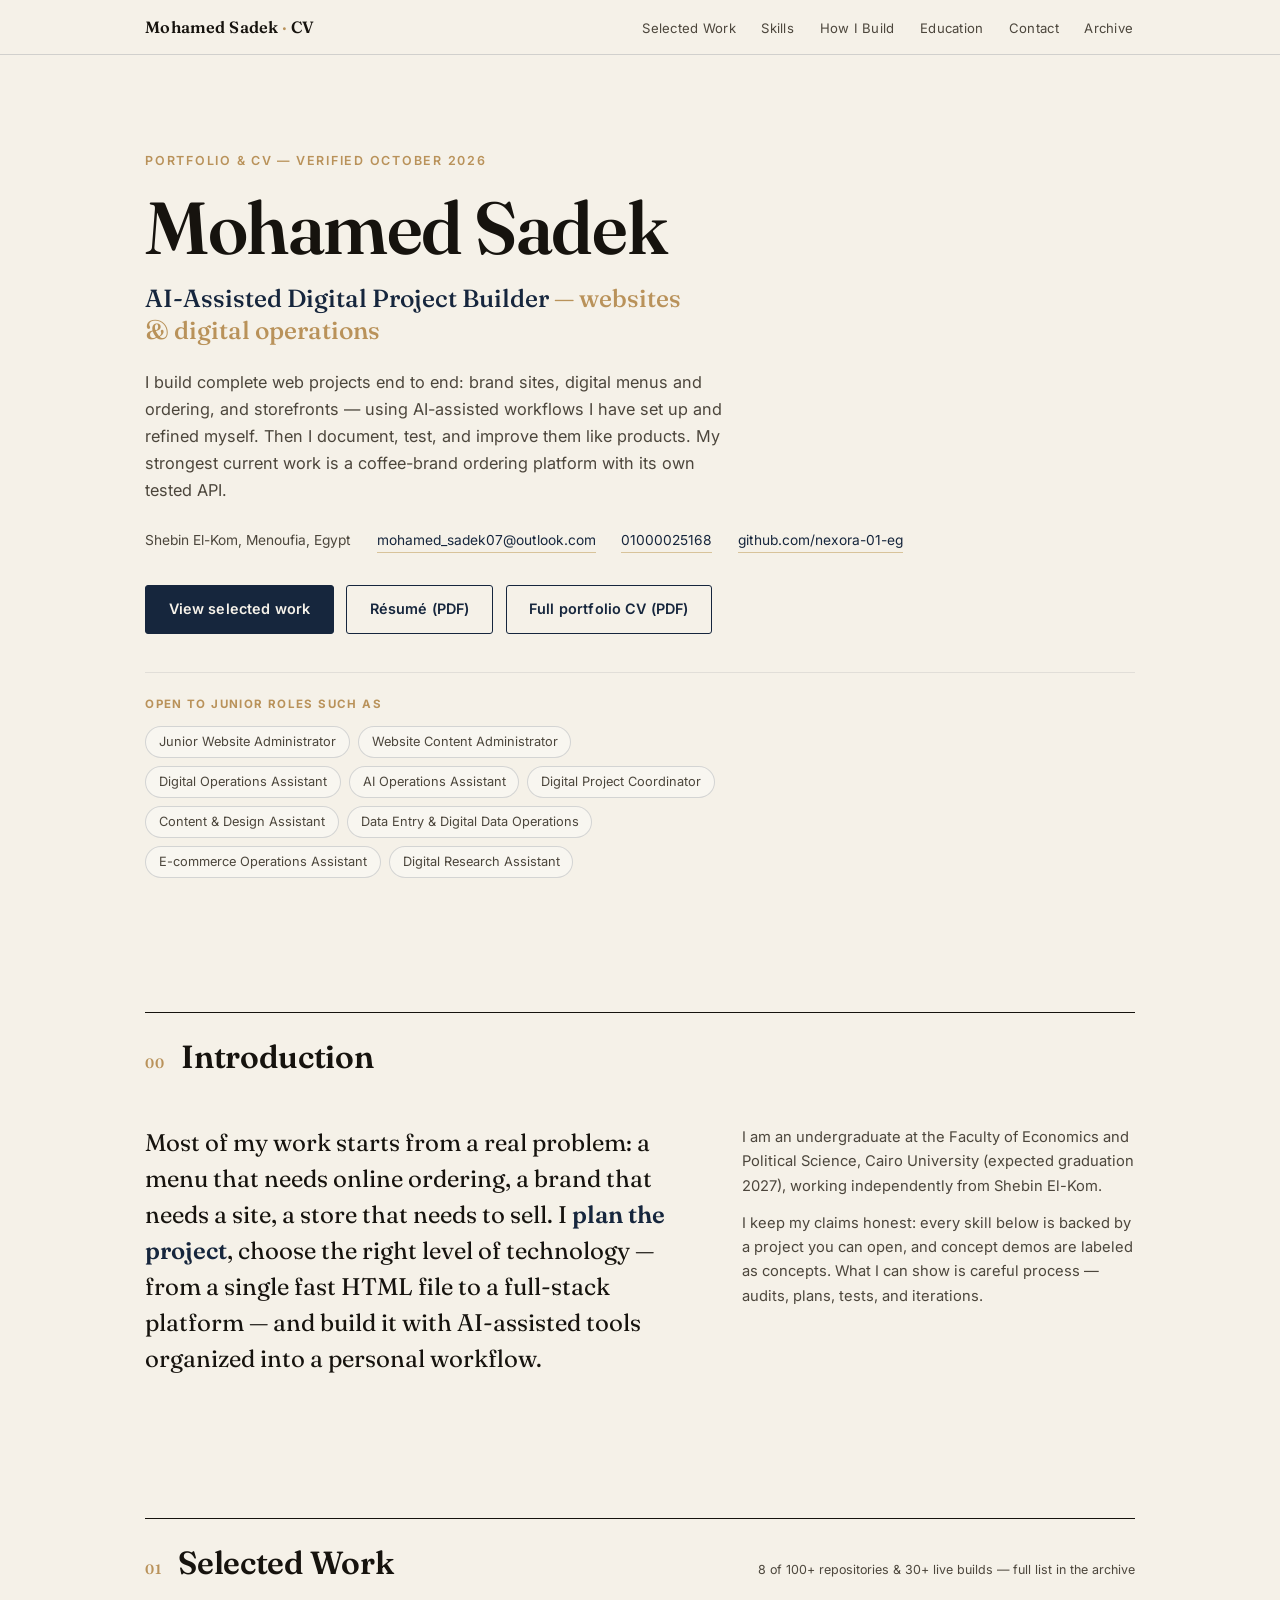
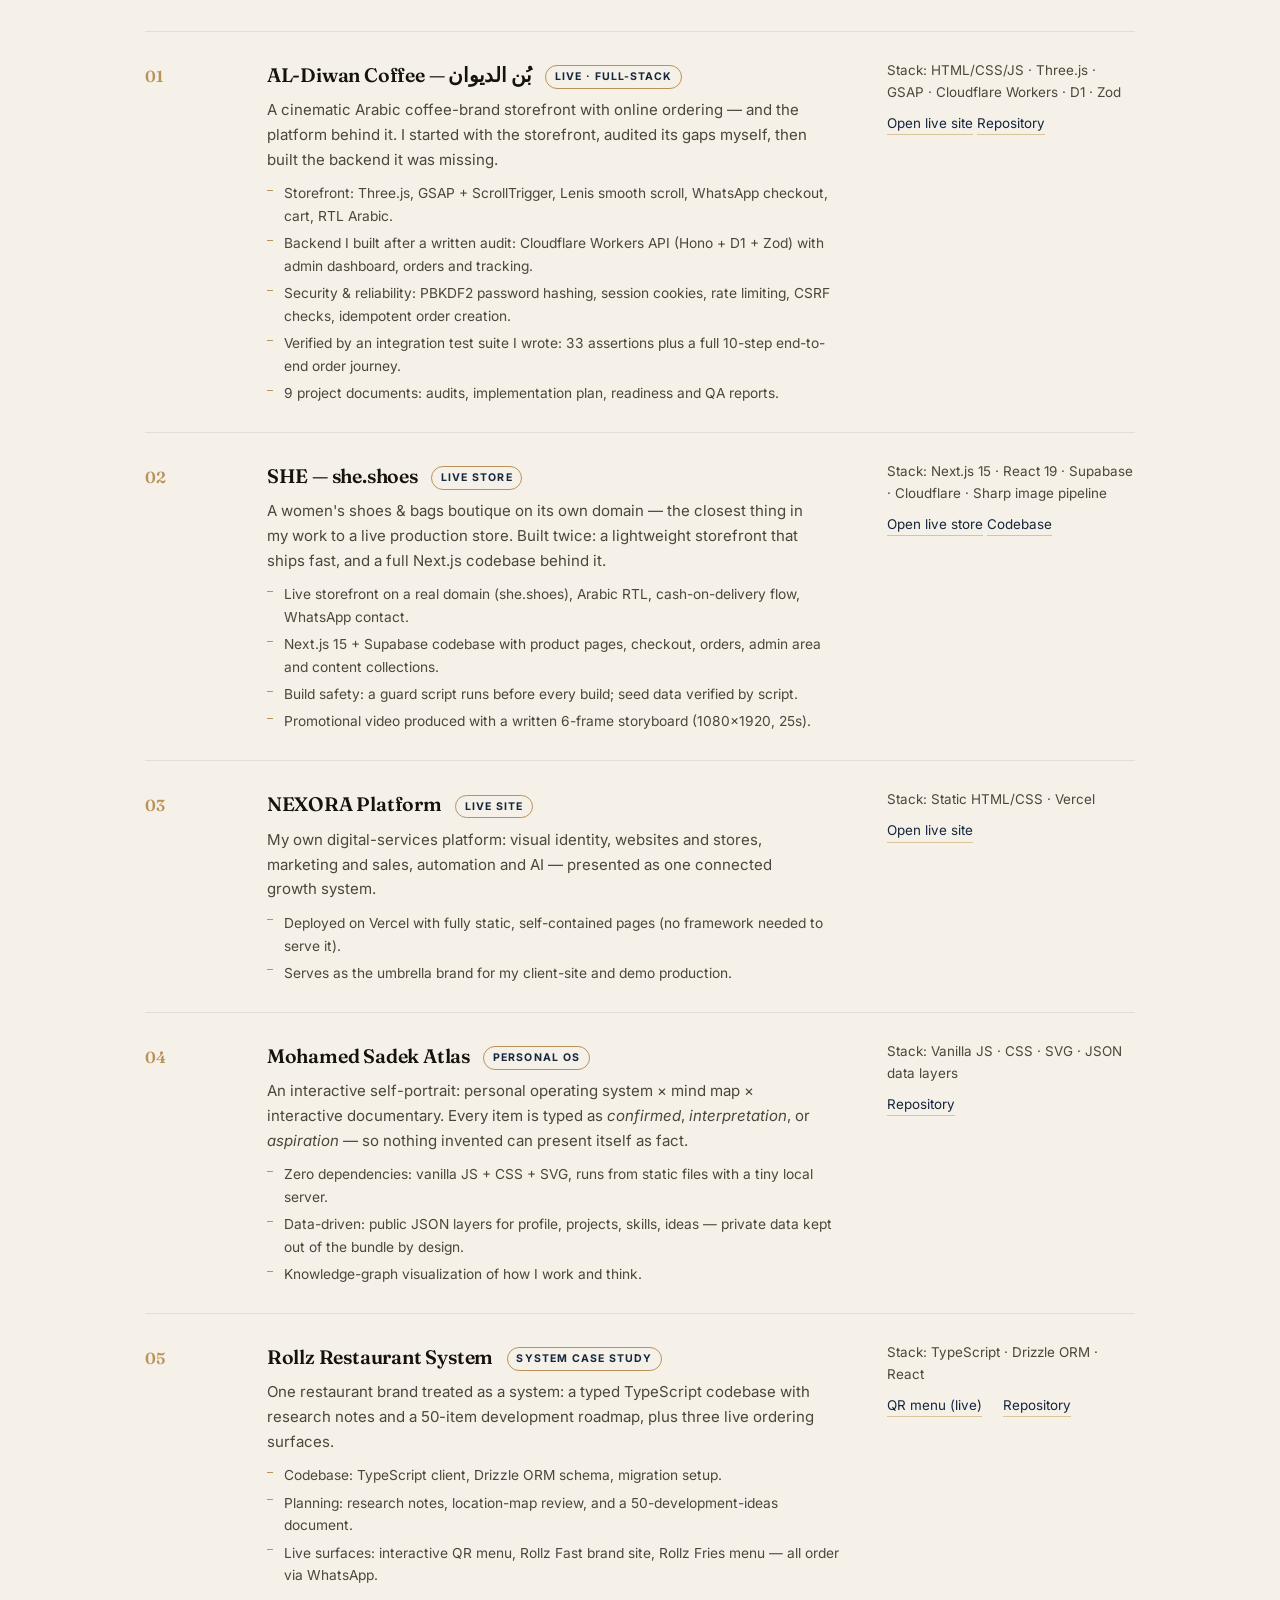
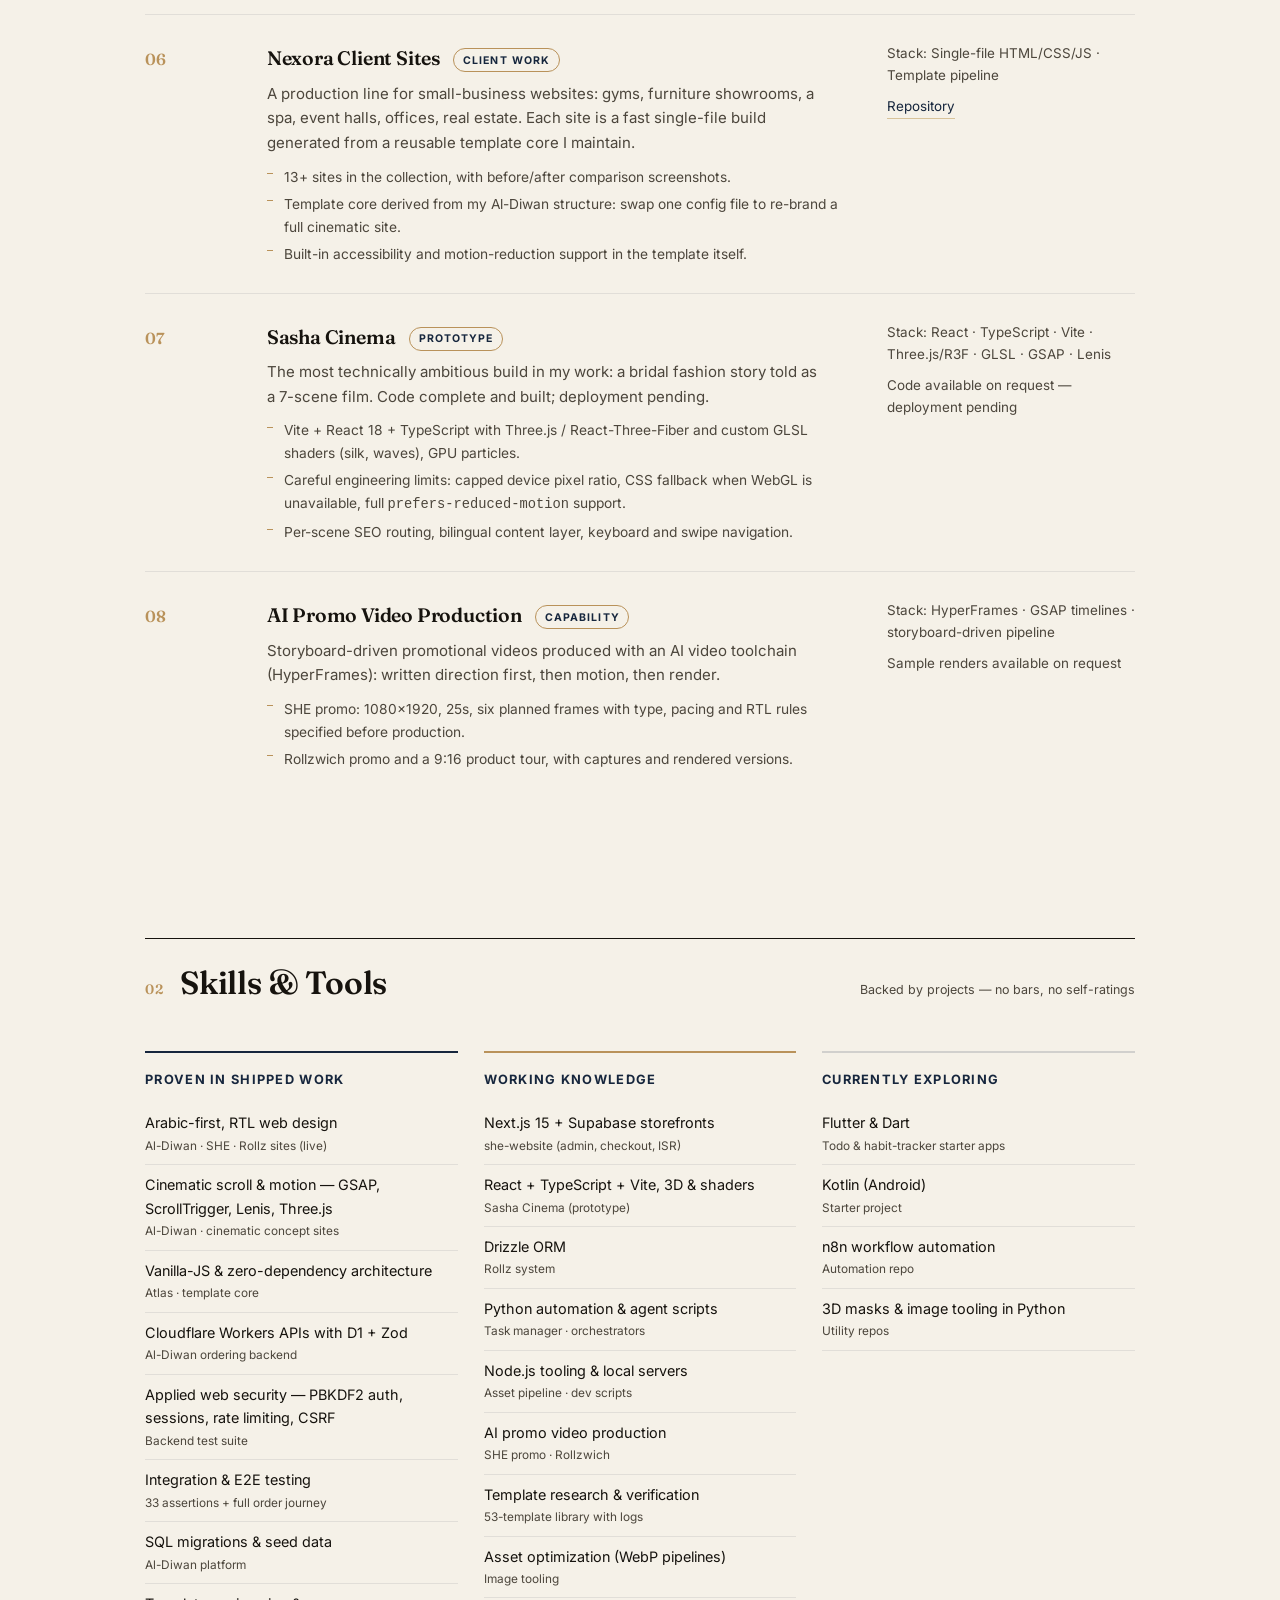
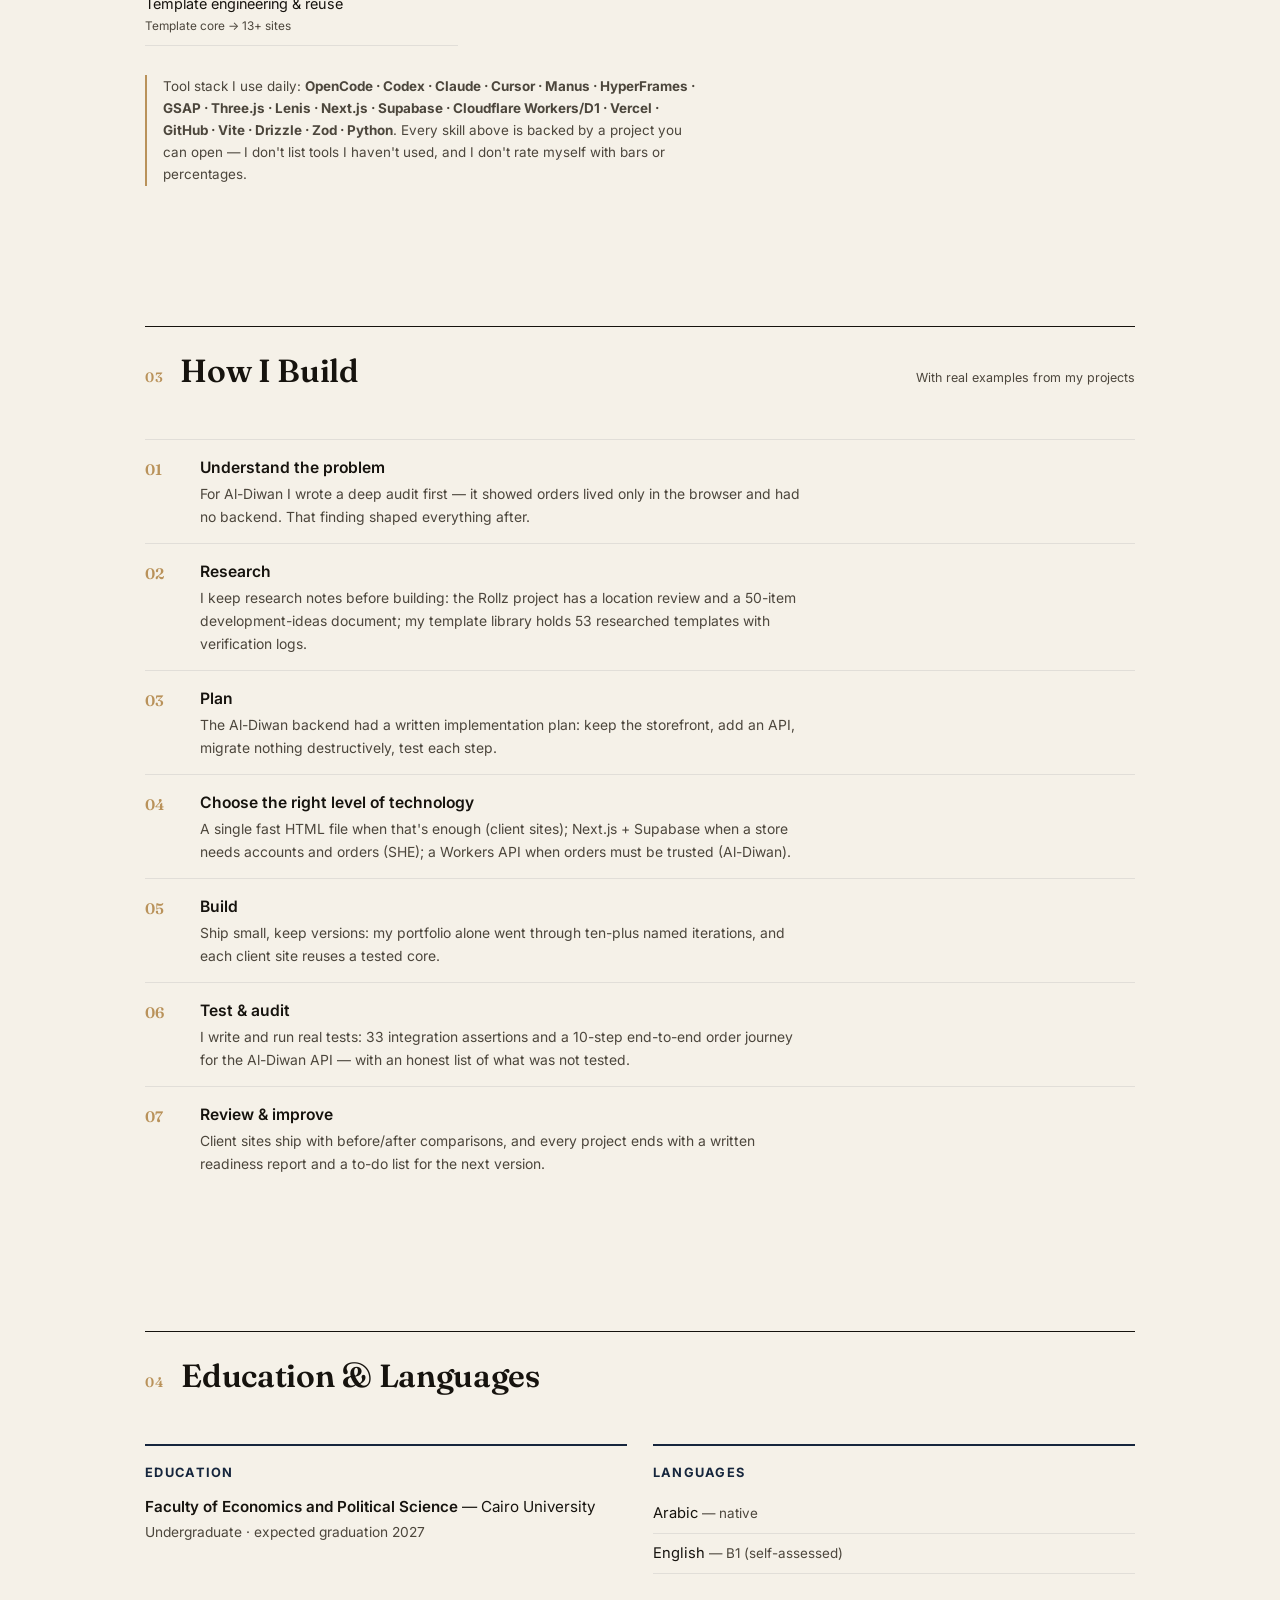
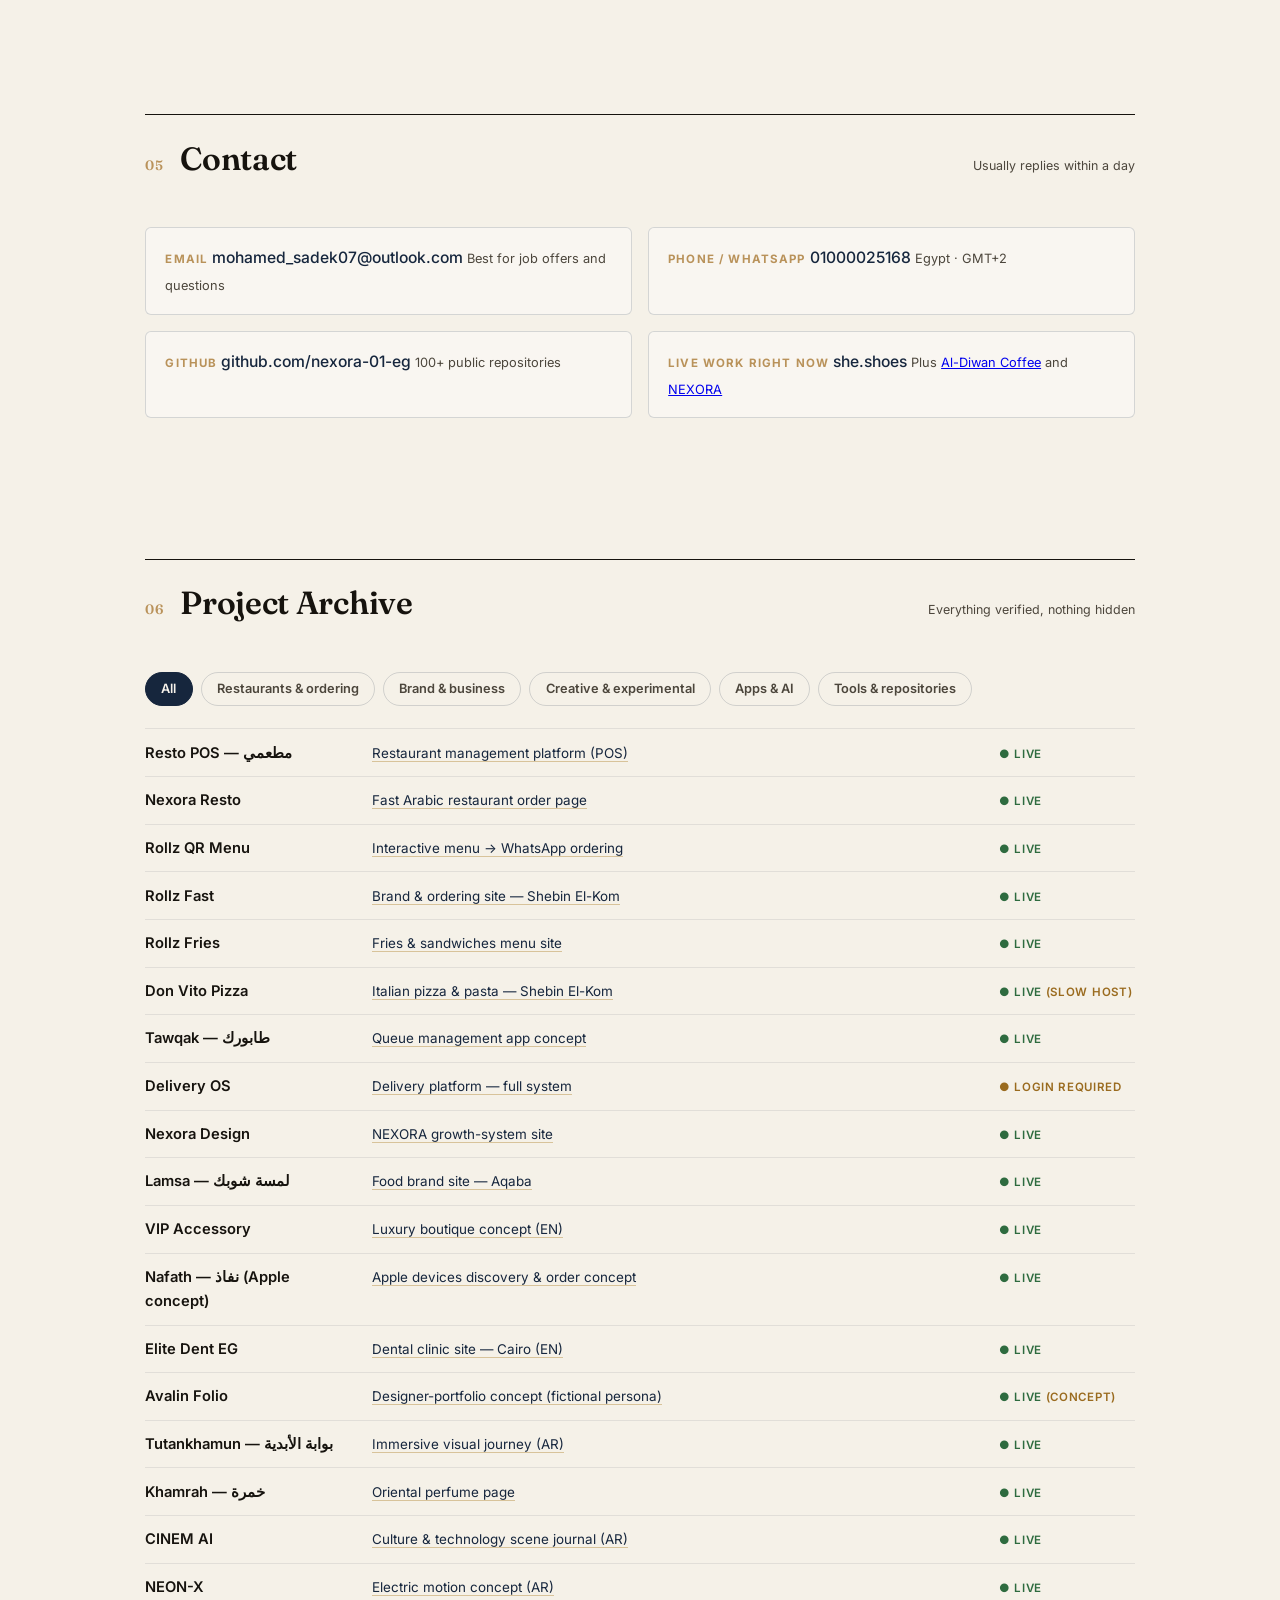
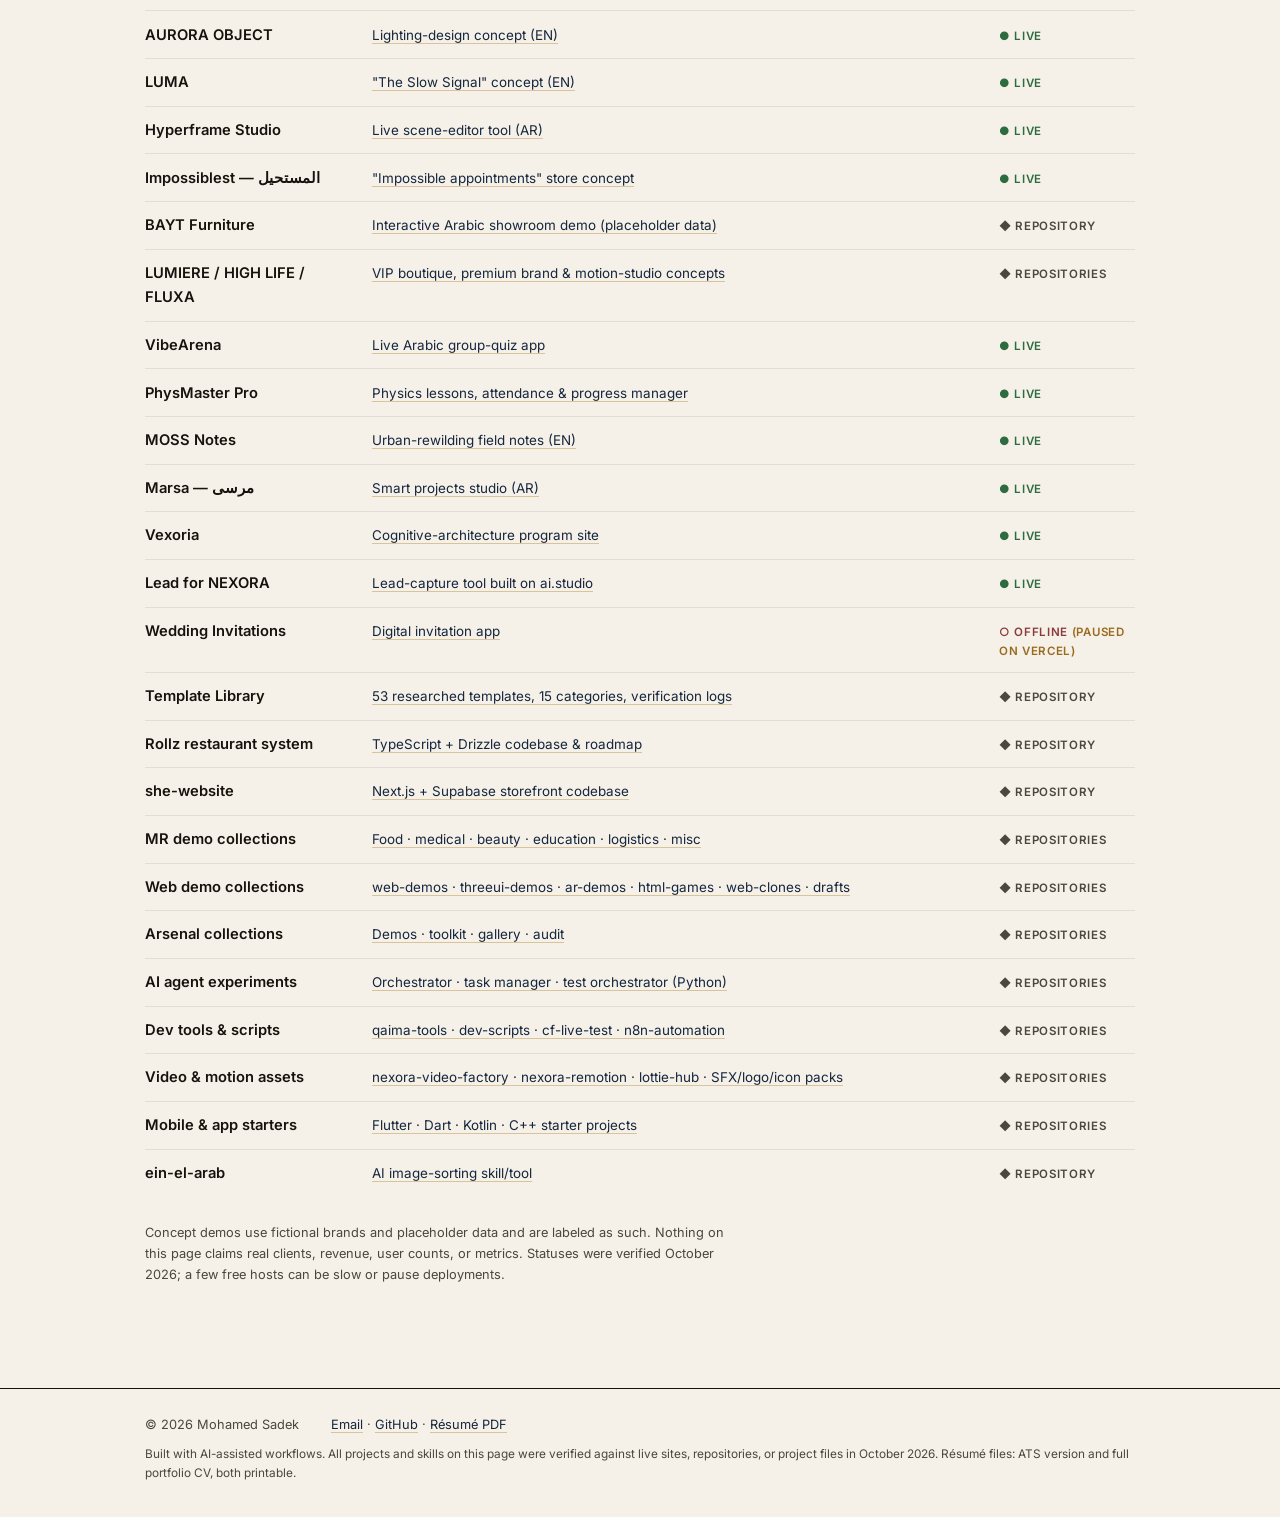
==== index.html @ 68587c54 "Mohamed Sadek — CV & portfolio site (verified October 2026)" ====
<!DOCTYPE html>
<html lang="en">
<head>
<meta charset="UTF-8">
<meta name="viewport" content="width=device-width, initial-scale=1.0">
<title>Mohamed Sadek — AI-Assisted Digital Project Builder · CV &amp; Portfolio</title>
<meta name="description" content="Mohamed Sadek — AI-assisted digital project builder in Shebin El-Kom, Egypt. Brand sites, digital menus and ordering, storefronts. Selected work, verified skills, résumé downloads.">
<meta property="og:title" content="Mohamed Sadek — AI-Assisted Digital Project Builder">
<meta property="og:description" content="Selected work, verified skills and CV of Mohamed Sadek — websites, ordering systems and storefronts built with AI-assisted workflows.">
<meta property="og:type" content="website">
<meta property="og:url" content="https://nexora-01-eg.github.io/">
<link rel="canonical" href="https://nexora-01-eg.github.io/">
<link rel="icon" href="data:image/svg+xml,%3Csvg xmlns='http://www.w3.org/2000/svg' viewBox='0 0 64 64'%3E%3Crect width='64' height='64' rx='8' fill='%2316263d'/%3E%3Ctext x='32' y='43' font-family='Georgia,serif' font-size='30' fill='%23d8c39a' text-anchor='middle'%3EMS%3C/text%3E%3C/svg%3E">
<link rel="preconnect" href="https://fonts.googleapis.com">
<link rel="preconnect" href="https://fonts.gstatic.com" crossorigin>
<link href="https://fonts.googleapis.com/css2?family=Fraunces:opsz,wght@9..144,400;9..144,500;9..144,600&family=Inter:wght@400;500;600;700&display=swap" rel="stylesheet">
<link rel="stylesheet" href="styles.css">
</head>
<body>
<a class="skip-link" href="#main">Skip to content</a>

<header class="masthead">
  <div class="wrap">
    <a class="brand" href="#top">Mohamed Sadek<span> ·</span> CV</a>
    <nav aria-label="Main">
      <ul>
        <li><a href="#work">Selected Work</a></li>
        <li><a href="#skills">Skills</a></li>
        <li><a href="#process">How I Build</a></li>
        <li><a href="#education">Education</a></li>
        <li><a href="#contact">Contact</a></li>
        <li><a href="#archive">Archive</a></li>
      </ul>
    </nav>
  </div>
</header>

<main id="main">

  <!-- ================= HERO ================= -->
  <section class="hero" id="top" aria-labelledby="hero-name">
    <div class="wrap">
      <p class="kicker">Portfolio &amp; CV — verified October 2026</p>
      <h1 id="hero-name">Mohamed Sadek</h1>
      <p class="role">AI-Assisted Digital Project Builder <em>— websites &amp; digital operations</em></p>
      <p class="lede">
        I build complete web projects end to end: brand sites, digital menus and ordering, and
        storefronts — using AI-assisted workflows I have set up and refined myself. Then I document,
        test, and improve them like products. My strongest current work is a coffee-brand ordering
        platform with its own tested API.
      </p>
      <div class="meta">
        <span>Shebin El-Kom, Menoufia, Egypt</span>
        <a href="mailto:mohamed_sadek07@outlook.com">mohamed_sadek07@outlook.com</a>
        <a href="tel:+201000025168">01000025168</a>
        <a href="https://github.com/nexora-01-eg" rel="noopener">github.com/nexora-01-eg</a>
      </div>
      <div class="cta-row">
        <a class="btn btn-solid" href="#work">View selected work</a>
        <a class="btn btn-ghost" href="downloads/Mohamed-Sadek-ATS-Resume.pdf">Résumé (PDF)</a>
        <a class="btn btn-ghost" href="downloads/Mohamed-Sadek-Portfolio-CV.pdf">Full portfolio CV (PDF)</a>
      </div>
      <div class="roles-strip">
        <p class="label">Open to junior roles such as</p>
        <ul>
          <li>Junior Website Administrator</li>
          <li>Website Content Administrator</li>
          <li>Digital Operations Assistant</li>
          <li>AI Operations Assistant</li>
          <li>Digital Project Coordinator</li>
          <li>Content &amp; Design Assistant</li>
          <li>Data Entry &amp; Digital Data Operations</li>
          <li>E-commerce Operations Assistant</li>
          <li>Digital Research Assistant</li>
        </ul>
      </div>
    </div>
  </section>

  <!-- ================= INTRO ================= -->
  <section aria-labelledby="intro-title">
    <div class="wrap">
      <div class="section-head" id="intro-title">
        <span class="no">00</span>
        <h2>Introduction</h2>
      </div>
      <div class="intro-grid">
        <p class="big">
          Most of my work starts from a real problem: a menu that needs online ordering, a brand
          that needs a site, a store that needs to sell. I <strong>plan the project</strong>, choose
          the right level of technology — from a single fast HTML file to a full-stack platform —
          and build it with AI-assisted tools organized into a personal workflow.
        </p>
        <div class="intro-side">
          <p>
            I am an undergraduate at the Faculty of Economics and Political Science, Cairo
            University (expected graduation 2027), working independently from Shebin El-Kom.
          </p>
          <p>
            I keep my claims honest: every skill below is backed by a project you can open, and
            concept demos are labeled as concepts. What I can show is careful process — audits,
            plans, tests, and iterations.
          </p>
        </div>
      </div>
    </div>
  </section>

  <!-- ================= SELECTED WORK ================= -->
  <section id="work" aria-labelledby="work-title">
    <div class="wrap">
      <div class="section-head" id="work-title">
        <span class="no">01</span>
        <h2>Selected Work</h2>
        <span class="note">8 of 100+ repositories &amp; 30+ live builds — full list in the archive</span>
      </div>

      <article class="project rv">
        <p class="idx" aria-hidden="true">01</p>
        <div>
          <h3>AL-Diwan Coffee — بُن الديوان <span class="chip">Live · Full-stack</span></h3>
          <p class="desc">
            A cinematic Arabic coffee-brand storefront with online ordering — and the platform
            behind it. I started with the storefront, audited its gaps myself, then built the
            backend it was missing.
          </p>
          <ul class="facts">
            <li>Storefront: Three.js, GSAP + ScrollTrigger, Lenis smooth scroll, WhatsApp checkout, cart, RTL Arabic.</li>
            <li>Backend I built after a written audit: Cloudflare Workers API (Hono + D1 + Zod) with admin dashboard, orders and tracking.</li>
            <li>Security &amp; reliability: PBKDF2 password hashing, session cookies, rate limiting, CSRF checks, idempotent order creation.</li>
            <li>Verified by an integration test suite I wrote: 33 assertions plus a full 10-step end-to-end order journey.</li>
            <li>9 project documents: audits, implementation plan, readiness and QA reports.</li>
          </ul>
        </div>
        <div class="side">
          <span class="stack">Stack: HTML/CSS/JS · Three.js · GSAP · Cloudflare Workers · D1 · Zod</span>
          <a href="https://nexora-01-eg.github.io/al-diwan-coffee/" rel="noopener">Open live site</a>
          <a href="https://github.com/nexora-01-eg/al-diwan-coffee" rel="noopener">Repository</a>
        </div>
      </article>

      <article class="project rv">
        <p class="idx" aria-hidden="true">02</p>
        <div>
          <h3>SHE — she.shoes <span class="chip">Live store</span></h3>
          <p class="desc">
            A women's shoes &amp; bags boutique on its own domain — the closest thing in my work to
            a live production store. Built twice: a lightweight storefront that ships fast, and a
            full Next.js codebase behind it.
          </p>
          <ul class="facts">
            <li>Live storefront on a real domain (she.shoes), Arabic RTL, cash-on-delivery flow, WhatsApp contact.</li>
            <li>Next.js 15 + Supabase codebase with product pages, checkout, orders, admin area and content collections.</li>
            <li>Build safety: a guard script runs before every build; seed data verified by script.</li>
            <li>Promotional video produced with a written 6-frame storyboard (1080×1920, 25s).</li>
          </ul>
        </div>
        <div class="side">
          <span class="stack">Stack: Next.js 15 · React 19 · Supabase · Cloudflare · Sharp image pipeline</span>
          <a href="https://she.shoes/" rel="noopener">Open live store</a>
          <a href="https://github.com/nexora-01-eg/she-website" rel="noopener">Codebase</a>
        </div>
      </article>

      <article class="project rv">
        <p class="idx" aria-hidden="true">03</p>
        <div>
          <h3>NEXORA Platform <span class="chip">Live site</span></h3>
          <p class="desc">
            My own digital-services platform: visual identity, websites and stores, marketing and
            sales, automation and AI — presented as one connected growth system.
          </p>
          <ul class="facts">
            <li>Deployed on Vercel with fully static, self-contained pages (no framework needed to serve it).</li>
            <li>Serves as the umbrella brand for my client-site and demo production.</li>
          </ul>
        </div>
        <div class="side">
          <span class="stack">Stack: Static HTML/CSS · Vercel</span>
          <a href="https://nexora01eg.vercel.app/" rel="noopener">Open live site</a>
        </div>
      </article>

      <article class="project rv">
        <p class="idx" aria-hidden="true">04</p>
        <div>
          <h3>Mohamed Sadek Atlas <span class="chip">Personal OS</span></h3>
          <p class="desc">
            An interactive self-portrait: personal operating system × mind map × interactive
            documentary. Every item is typed as <em>confirmed</em>, <em>interpretation</em>, or
            <em>aspiration</em> — so nothing invented can present itself as fact.
          </p>
          <ul class="facts">
            <li>Zero dependencies: vanilla JS + CSS + SVG, runs from static files with a tiny local server.</li>
            <li>Data-driven: public JSON layers for profile, projects, skills, ideas — private data kept out of the bundle by design.</li>
            <li>Knowledge-graph visualization of how I work and think.</li>
          </ul>
        </div>
        <div class="side">
          <span class="stack">Stack: Vanilla JS · CSS · SVG · JSON data layers</span>
          <a href="https://github.com/nexora-01-eg/mohamed-sadek-atlas" rel="noopener">Repository</a>
        </div>
      </article>

      <article class="project rv">
        <p class="idx" aria-hidden="true">05</p>
        <div>
          <h3>Rollz Restaurant System <span class="chip">System case study</span></h3>
          <p class="desc">
            One restaurant brand treated as a system: a typed TypeScript codebase with research
            notes and a 50-item development roadmap, plus three live ordering surfaces.
          </p>
          <ul class="facts">
            <li>Codebase: TypeScript client, Drizzle ORM schema, migration setup.</li>
            <li>Planning: research notes, location-map review, and a 50-development-ideas document.</li>
            <li>Live surfaces: interactive QR menu, Rollz Fast brand site, Rollz Fries menu — all order via WhatsApp.</li>
          </ul>
        </div>
        <div class="side">
          <span class="stack">Stack: TypeScript · Drizzle ORM · React</span>
          <a class="link-gap" href="https://rollzqrmenu-jjayceny.manus.space/" rel="noopener">QR menu (live)</a>
          <a href="https://github.com/nexora-01-eg/rollz-restaurant" rel="noopener">Repository</a>
        </div>
      </article>

      <article class="project rv">
        <p class="idx" aria-hidden="true">06</p>
        <div>
          <h3>Nexora Client Sites <span class="chip">Client work</span></h3>
          <p class="desc">
            A production line for small-business websites: gyms, furniture showrooms, a spa, event
            halls, offices, real estate. Each site is a fast single-file build generated from a
            reusable template core I maintain.
          </p>
          <ul class="facts">
            <li>13+ sites in the collection, with before/after comparison screenshots.</li>
            <li>Template core derived from my Al-Diwan structure: swap one config file to re-brand a full cinematic site.</li>
            <li>Built-in accessibility and motion-reduction support in the template itself.</li>
          </ul>
        </div>
        <div class="side">
          <span class="stack">Stack: Single-file HTML/CSS/JS · Template pipeline</span>
          <a href="https://github.com/nexora-01-eg/nexora-client-sites" rel="noopener">Repository</a>
        </div>
      </article>

      <article class="project rv">
        <p class="idx" aria-hidden="true">07</p>
        <div>
          <h3>Sasha Cinema <span class="chip">Prototype</span></h3>
          <p class="desc">
            The most technically ambitious build in my work: a bridal fashion story told as a
            7-scene film. Code complete and built; deployment pending.
          </p>
          <ul class="facts">
            <li>Vite + React 18 + TypeScript with Three.js / React-Three-Fiber and custom GLSL shaders (silk, waves), GPU particles.</li>
            <li>Careful engineering limits: capped device pixel ratio, CSS fallback when WebGL is unavailable, full <code>prefers-reduced-motion</code> support.</li>
            <li>Per-scene SEO routing, bilingual content layer, keyboard and swipe navigation.</li>
          </ul>
        </div>
        <div class="side">
          <span class="stack">Stack: React · TypeScript · Vite · Three.js/R3F · GLSL · GSAP · Lenis</span>
          <span class="stack" style="margin-top:.55rem; display:block;">Code available on request — deployment pending</span>
        </div>
      </article>

      <article class="project rv">
        <p class="idx" aria-hidden="true">08</p>
        <div>
          <h3>AI Promo Video Production <span class="chip">Capability</span></h3>
          <p class="desc">
            Storyboard-driven promotional videos produced with an AI video toolchain (HyperFrames):
            written direction first, then motion, then render.
          </p>
          <ul class="facts">
            <li>SHE promo: 1080×1920, 25s, six planned frames with type, pacing and RTL rules specified before production.</li>
            <li>Rollzwich promo and a 9:16 product tour, with captures and rendered versions.</li>
          </ul>
        </div>
        <div class="side">
          <span class="stack">Stack: HyperFrames · GSAP timelines · storyboard-driven pipeline</span>
          <span class="stack" style="margin-top:.55rem; display:block;">Sample renders available on request</span>
        </div>
      </article>

    </div>
  </section>

  <!-- ================= SKILLS ================= -->
  <section id="skills" aria-labelledby="skills-title">
    <div class="wrap">
      <div class="section-head" id="skills-title">
        <span class="no">02</span>
        <h2>Skills &amp; Tools</h2>
        <span class="note">Backed by projects — no bars, no self-ratings</span>
      </div>

      <div class="skills-grid">
        <div class="skill-col rv">
          <h3>Proven in shipped work</h3>
          <ul>
            <li>Arabic-first, RTL web design <span class="ev">Al-Diwan · SHE · Rollz sites (live)</span></li>
            <li>Cinematic scroll &amp; motion — GSAP, ScrollTrigger, Lenis, Three.js <span class="ev">Al-Diwan · cinematic concept sites</span></li>
            <li>Vanilla-JS &amp; zero-dependency architecture <span class="ev">Atlas · template core</span></li>
            <li>Cloudflare Workers APIs with D1 + Zod <span class="ev">Al-Diwan ordering backend</span></li>
            <li>Applied web security — PBKDF2 auth, sessions, rate limiting, CSRF <span class="ev">Backend test suite</span></li>
            <li>Integration &amp; E2E testing <span class="ev">33 assertions + full order journey</span></li>
            <li>SQL migrations &amp; seed data <span class="ev">Al-Diwan platform</span></li>
            <li>Template engineering &amp; reuse <span class="ev">Template core → 13+ sites</span></li>
          </ul>
        </div>
        <div class="skill-col tier2 rv">
          <h3>Working knowledge</h3>
          <ul>
            <li>Next.js 15 + Supabase storefronts <span class="ev">she-website (admin, checkout, ISR)</span></li>
            <li>React + TypeScript + Vite, 3D &amp; shaders <span class="ev">Sasha Cinema (prototype)</span></li>
            <li>Drizzle ORM <span class="ev">Rollz system</span></li>
            <li>Python automation &amp; agent scripts <span class="ev">Task manager · orchestrators</span></li>
            <li>Node.js tooling &amp; local servers <span class="ev">Asset pipeline · dev scripts</span></li>
            <li>AI promo video production <span class="ev">SHE promo · Rollzwich</span></li>
            <li>Template research &amp; verification <span class="ev">53-template library with logs</span></li>
            <li>Asset optimization (WebP pipelines) <span class="ev">Image tooling</span></li>
          </ul>
        </div>
        <div class="skill-col tier3 rv">
          <h3>Currently exploring</h3>
          <ul>
            <li>Flutter &amp; Dart <span class="ev">Todo &amp; habit-tracker starter apps</span></li>
            <li>Kotlin (Android) <span class="ev">Starter project</span></li>
            <li>n8n workflow automation <span class="ev">Automation repo</span></li>
            <li>3D masks &amp; image tooling in Python <span class="ev">Utility repos</span></li>
          </ul>
        </div>
      </div>

      <p class="skills-note rv">
        Tool stack I use daily: <strong>OpenCode · Codex · Claude · Cursor · Manus · HyperFrames ·
        GSAP · Three.js · Lenis · Next.js · Supabase · Cloudflare Workers/D1 · Vercel · GitHub ·
        Vite · Drizzle · Zod · Python</strong>. Every skill above is backed by a project you can
        open — I don't list tools I haven't used, and I don't rate myself with bars or percentages.
      </p>
    </div>
  </section>

  <!-- ================= HOW I BUILD ================= -->
  <section id="process" aria-labelledby="process-title">
    <div class="wrap">
      <div class="section-head" id="process-title">
        <span class="no">03</span>
        <h2>How I Build</h2>
        <span class="note">With real examples from my projects</span>
      </div>
      <ol class="steps">
        <li class="rv">
          <div><h3>Understand the problem</h3><p>For Al-Diwan I wrote a deep audit first — it showed orders lived only in the browser and had no backend. That finding shaped everything after.</p></div>
        </li>
        <li class="rv">
          <div><h3>Research</h3><p>I keep research notes before building: the Rollz project has a location review and a 50-item development-ideas document; my template library holds 53 researched templates with verification logs.</p></div>
        </li>
        <li class="rv">
          <div><h3>Plan</h3><p>The Al-Diwan backend had a written implementation plan: keep the storefront, add an API, migrate nothing destructively, test each step.</p></div>
        </li>
        <li class="rv">
          <div><h3>Choose the right level of technology</h3><p>A single fast HTML file when that's enough (client sites); Next.js + Supabase when a store needs accounts and orders (SHE); a Workers API when orders must be trusted (Al-Diwan).</p></div>
        </li>
        <li class="rv">
          <div><h3>Build</h3><p>Ship small, keep versions: my portfolio alone went through ten-plus named iterations, and each client site reuses a tested core.</p></div>
        </li>
        <li class="rv">
          <div><h3>Test &amp; audit</h3><p>I write and run real tests: 33 integration assertions and a 10-step end-to-end order journey for the Al-Diwan API — with an honest list of what was not tested.</p></div>
        </li>
        <li class="rv">
          <div><h3>Review &amp; improve</h3><p>Client sites ship with before/after comparisons, and every project ends with a written readiness report and a to-do list for the next version.</p></div>
        </li>
      </ol>
    </div>
  </section>

  <!-- ================= EDUCATION & LANGUAGES ================= -->
  <section id="education" aria-labelledby="edu-title">
    <div class="wrap">
      <div class="section-head" id="edu-title">
        <span class="no">04</span>
        <h2>Education &amp; Languages</h2>
      </div>
      <div class="edu-grid">
        <div class="edu-block rv">
          <h3>Education</h3>
          <p class="item">
            <span class="t">Faculty of Economics and Political Science</span> — Cairo University
          </p>
          <p class="item"><span class="d">Undergraduate · expected graduation 2027</span></p>
        </div>
        <div class="edu-block rv">
          <h3>Languages</h3>
          <ul>
            <li>Arabic <span>— native</span></li>
            <li>English <span>— B1 (self-assessed)</span></li>
          </ul>
        </div>
      </div>
    </div>
  </section>

  <!-- ================= CONTACT ================= -->
  <section id="contact" aria-labelledby="contact-title">
    <div class="wrap">
      <div class="section-head" id="contact-title">
        <span class="no">05</span>
        <h2>Contact</h2>
        <span class="note">Usually replies within a day</span>
      </div>
      <div class="contact-grid">
        <a class="contact-item rv" href="mailto:mohamed_sadek07@outlook.com">
          <span class="k">Email</span>
          <span class="v">mohamed_sadek07@outlook.com</span>
          <span class="n">Best for job offers and questions</span>
        </a>
        <a class="contact-item rv" href="tel:+201000025168">
          <span class="k">Phone / WhatsApp</span>
          <span class="v">01000025168</span>
          <span class="n">Egypt · GMT+2</span>
        </a>
        <a class="contact-item rv" href="https://github.com/nexora-01-eg" rel="noopener">
          <span class="k">GitHub</span>
          <span class="v">github.com/nexora-01-eg</span>
          <span class="n">100+ public repositories</span>
        </a>
        <div class="contact-item rv">
          <span class="k">Live work right now</span>
          <span class="v">she.shoes</span>
          <span class="n">Plus <a href="https://nexora-01-eg.github.io/al-diwan-coffee/" rel="noopener">Al-Diwan Coffee</a> and <a href="https://nexora01eg.vercel.app/" rel="noopener">NEXORA</a></span>
        </div>
      </div>
    </div>
  </section>

  <!-- ================= ARCHIVE ================= -->
  <section id="archive" aria-labelledby="archive-title">
    <div class="wrap">
      <div class="section-head" id="archive-title">
        <span class="no">06</span>
        <h2>Project Archive</h2>
        <span class="note">Everything verified, nothing hidden</span>
      </div>

      <div class="filterbar" role="group" aria-label="Filter archive">
        <button type="button" data-filter="all" aria-pressed="true">All</button>
        <button type="button" data-filter="rest" aria-pressed="false">Restaurants &amp; ordering</button>
        <button type="button" data-filter="brand" aria-pressed="false">Brand &amp; business</button>
        <button type="button" data-filter="creative" aria-pressed="false">Creative &amp; experimental</button>
        <button type="button" data-filter="apps" aria-pressed="false">Apps &amp; AI</button>
        <button type="button" data-filter="code" aria-pressed="false">Tools &amp; repositories</button>
      </div>

      <ul class="archive-list" id="archive-list">
        <!-- Restaurants & ordering -->
        <li data-cat="rest"><span class="an">Resto POS — مطعمي</span><span class="ad"><a href="https://restopos-hoqmdxgy.manus.space/" rel="noopener">Restaurant management platform (POS)</a></span><span class="as"><span class="live">● Live</span></span></li>
        <li data-cat="rest"><span class="an">Nexora Resto</span><span class="ad"><a href="https://nexorestau-fbufdwma.manus.space/" rel="noopener">Fast Arabic restaurant order page</a></span><span class="as"><span class="live">● Live</span></span></li>
        <li data-cat="rest"><span class="an">Rollz QR Menu</span><span class="ad"><a href="https://rollzqrmenu-jjayceny.manus.space/" rel="noopener">Interactive menu → WhatsApp ordering</a></span><span class="as"><span class="live">● Live</span></span></li>
        <li data-cat="rest"><span class="an">Rollz Fast</span><span class="ad"><a href="https://rollzfast-4ogdvddw.manus.space/" rel="noopener">Brand &amp; ordering site — Shebin El-Kom</a></span><span class="as"><span class="live">● Live</span></span></li>
        <li data-cat="rest"><span class="an">Rollz Fries</span><span class="ad"><a href="https://rollzfries-oytnqrgg.manus.space/" rel="noopener">Fries &amp; sandwiches menu site</a></span><span class="as"><span class="live">● Live</span></span></li>
        <li data-cat="rest"><span class="an">Don Vito Pizza</span><span class="ad"><a href="https://donvito-pizz-58uspa9b.manus.space/" rel="noopener">Italian pizza &amp; pasta — Shebin El-Kom</a></span><span class="as"><span class="live">● Live</span> <span class="warn">(slow host)</span></span></li>
        <li data-cat="rest"><span class="an">Tawqak — طابورك</span><span class="ad"><a href="https://tawqakapp-k7gqwxhf.manus.space/" rel="noopener">Queue management app concept</a></span><span class="as"><span class="live">● Live</span></span></li>
        <li data-cat="rest"><span class="an">Delivery OS</span><span class="ad"><a href="https://deliveryos-pegk8scd.manus.space/" rel="noopener">Delivery platform — full system</a></span><span class="as"><span class="warn">● Login required</span></span></li>

        <!-- Brand & business -->
        <li data-cat="brand"><span class="an">Nexora Design</span><span class="ad"><a href="https://nexoredesign-fu9oajtr.manus.space/" rel="noopener">NEXORA growth-system site</a></span><span class="as"><span class="live">● Live</span></span></li>
        <li data-cat="brand"><span class="an">Lamsa — لمسة شوبك</span><span class="ad"><a href="https://lamstbrand-p68r54qh.manus.space/" rel="noopener">Food brand site — Aqaba</a></span><span class="as"><span class="live">● Live</span></span></li>
        <li data-cat="brand"><span class="an">VIP Accessory</span><span class="ad"><a href="https://vipaccessory-awazsfcx.manus.space/" rel="noopener">Luxury boutique concept (EN)</a></span><span class="as"><span class="live">● Live</span></span></li>
        <li data-cat="brand"><span class="an">Nafath — نفاذ (Apple concept)</span><span class="ad"><a href="https://applestore-tg9xavqq.manus.space/" rel="noopener">Apple devices discovery &amp; order concept</a></span><span class="as"><span class="live">● Live</span></span></li>
        <li data-cat="brand"><span class="an">Elite Dent EG</span><span class="ad"><a href="https://elitedenteg-4mjl6dkq.manus.space/" rel="noopener">Dental clinic site — Cairo (EN)</a></span><span class="as"><span class="live">● Live</span></span></li>
        <li data-cat="brand"><span class="an">Avalin Folio</span><span class="ad"><a href="https://avalinfolio-97q5jgdl.manus.space/" rel="noopener">Designer-portfolio concept (fictional persona)</a></span><span class="as"><span class="live">● Live</span> <span class="warn">(concept)</span></span></li>

        <!-- Creative & experimental -->
        <li data-cat="creative"><span class="an">Tutankhamun — بوابة الأبدية</span><span class="ad"><a href="https://tutankhamun-jbokgmef.manus.space/" rel="noopener">Immersive visual journey (AR)</a></span><span class="as"><span class="live">● Live</span></span></li>
        <li data-cat="creative"><span class="an">Khamrah — خمرة</span><span class="ad"><a href="https://dunenight-aird3qvo.manus.space/" rel="noopener">Oriental perfume page</a></span><span class="as"><span class="live">● Live</span></span></li>
        <li data-cat="creative"><span class="an">CINEM AI</span><span class="ad"><a href="https://cinemai-dfpmr6mg.manus.space/" rel="noopener">Culture &amp; technology scene journal (AR)</a></span><span class="as"><span class="live">● Live</span></span></li>
        <li data-cat="creative"><span class="an">NEON-X</span><span class="ad"><a href="https://neonmotion-k2486p5q.manus.space/" rel="noopener">Electric motion concept (AR)</a></span><span class="as"><span class="live">● Live</span></span></li>
        <li data-cat="creative"><span class="an">AURORA OBJECT</span><span class="ad"><a href="https://luminstudio-lyktzf8p.manus.space/" rel="noopener">Lighting-design concept (EN)</a></span><span class="as"><span class="live">● Live</span></span></li>
        <li data-cat="creative"><span class="an">LUMA</span><span class="ad"><a href="https://lumawave-nlmfxjxt.manus.space/" rel="noopener">"The Slow Signal" concept (EN)</a></span><span class="as"><span class="live">● Live</span></span></li>
        <li data-cat="creative"><span class="an">Hyperframe Studio</span><span class="ad"><a href="https://hyperframe-4bilqbgh.manus.space/" rel="noopener">Live scene-editor tool (AR)</a></span><span class="as"><span class="live">● Live</span></span></li>
        <li data-cat="creative"><span class="an">Impossiblest — المستحيل</span><span class="ad"><a href="https://impossiblest-xzkctkg8.manus.space/" rel="noopener">"Impossible appointments" store concept</a></span><span class="as"><span class="live">● Live</span></span></li>
        <li data-cat="creative"><span class="an">BAYT Furniture</span><span class="ad"><a href="https://github.com/nexora-01-eg/furniture-showroom-demo" rel="noopener">Interactive Arabic showroom demo (placeholder data)</a></span><span class="as">◆ Repository</span></li>
        <li data-cat="creative"><span class="an">LUMIERE / HIGH LIFE / FLUXA</span><span class="ad"><a href="https://github.com/nexora-01-eg?tab=repositories&amp;q=demo" rel="noopener">VIP boutique, premium brand &amp; motion-studio concepts</a></span><span class="as">◆ Repositories</span></li>

        <!-- Apps & AI -->
        <li data-cat="apps"><span class="an">VibeArena</span><span class="ad"><a href="https://wiplayarena-jylkkqpl.manus.space/" rel="noopener">Live Arabic group-quiz app</a></span><span class="as"><span class="live">● Live</span></span></li>
        <li data-cat="apps"><span class="an">PhysMaster Pro</span><span class="ad"><a href="https://physmaster-nnrervqn.manus.space/" rel="noopener">Physics lessons, attendance &amp; progress manager</a></span><span class="as"><span class="live">● Live</span></span></li>
        <li data-cat="apps"><span class="an">MOSS Notes</span><span class="ad"><a href="https://mossnotes-ehfvc3qu.manus.space/" rel="noopener">Urban-rewilding field notes (EN)</a></span><span class="as"><span class="live">● Live</span></span></li>
        <li data-cat="apps"><span class="an">Marsa — مرسى</span><span class="ad"><a href="https://aiproducts-rznwzgml.manus.space/" rel="noopener">Smart projects studio (AR)</a></span><span class="as"><span class="live">● Live</span></span></li>
        <li data-cat="apps"><span class="an">Vexoria</span><span class="ad"><a href="https://vexoria-nine.vercel.app/" rel="noopener">Cognitive-architecture program site</a></span><span class="as"><span class="live">● Live</span></span></li>
        <li data-cat="apps"><span class="an">Lead for NEXORA</span><span class="ad"><a href="https://lead-for-nexora.ai.studio/" rel="noopener">Lead-capture tool built on ai.studio</a></span><span class="as"><span class="live">● Live</span></span></li>
        <li data-cat="apps"><span class="an">Wedding Invitations</span><span class="ad"><a href="https://wedding-invitations-psi-seven.vercel.app/" rel="noopener">Digital invitation app</a></span><span class="as"><span class="off">○ Offline</span> <span class="warn">(paused on Vercel)</span></span></li>

        <!-- Tools & repositories -->
        <li data-cat="code"><span class="an">Template Library</span><span class="ad"><a href="https://github.com/nexora-01-eg/template-library" rel="noopener">53 researched templates, 15 categories, verification logs</a></span><span class="as">◆ Repository</span></li>
        <li data-cat="code"><span class="an">Rollz restaurant system</span><span class="ad"><a href="https://github.com/nexora-01-eg/rollz-restaurant" rel="noopener">TypeScript + Drizzle codebase &amp; roadmap</a></span><span class="as">◆ Repository</span></li>
        <li data-cat="code"><span class="an">she-website</span><span class="ad"><a href="https://github.com/nexora-01-eg/she-website" rel="noopener">Next.js + Supabase storefront codebase</a></span><span class="as">◆ Repository</span></li>
        <li data-cat="code"><span class="an">MR demo collections</span><span class="ad"><a href="https://github.com/nexora-01-eg?tab=repositories&amp;q=mr-demos" rel="noopener">Food · medical · beauty · education · logistics · misc</a></span><span class="as">◆ Repositories</span></li>
        <li data-cat="code"><span class="an">Web demo collections</span><span class="ad"><a href="https://github.com/nexora-01-eg?tab=repositories&amp;q=demos" rel="noopener">web-demos · threeui-demos · ar-demos · html-games · web-clones · drafts</a></span><span class="as">◆ Repositories</span></li>
        <li data-cat="code"><span class="an">Arsenal collections</span><span class="ad"><a href="https://github.com/nexora-01-eg?tab=repositories&amp;q=arsenal" rel="noopener">Demos · toolkit · gallery · audit</a></span><span class="as">◆ Repositories</span></li>
        <li data-cat="code"><span class="an">AI agent experiments</span><span class="ad"><a href="https://github.com/nexora-01-eg?tab=repositories&amp;q=agent" rel="noopener">Orchestrator · task manager · test orchestrator (Python)</a></span><span class="as">◆ Repositories</span></li>
        <li data-cat="code"><span class="an">Dev tools &amp; scripts</span><span class="ad"><a href="https://github.com/nexora-01-eg?tab=repositories&amp;q=tools" rel="noopener">qaima-tools · dev-scripts · cf-live-test · n8n-automation</a></span><span class="as">◆ Repositories</span></li>
        <li data-cat="code"><span class="an">Video &amp; motion assets</span><span class="ad"><a href="https://github.com/nexora-01-eg?tab=repositories&amp;q=pack" rel="noopener">nexora-video-factory · nexora-remotion · lottie-hub · SFX/logo/icon packs</a></span><span class="as">◆ Repositories</span></li>
        <li data-cat="code"><span class="an">Mobile &amp; app starters</span><span class="ad"><a href="https://github.com/nexora-01-eg?tab=repositories&amp;q=todo" rel="noopener">Flutter · Dart · Kotlin · C++ starter projects</a></span><span class="as">◆ Repositories</span></li>
        <li data-cat="code"><span class="an">ein-el-arab</span><span class="ad"><a href="https://github.com/nexora-01-eg/ein-el-arab" rel="noopener">AI image-sorting skill/tool</a></span><span class="as">◆ Repository</span></li>
      </ul>
      <p class="archive-empty" id="archive-empty" hidden>No projects in this category.</p>

      <p class="archive-foot">
        Concept demos use fictional brands and placeholder data and are labeled as such. Nothing on
        this page claims real clients, revenue, user counts, or metrics. Statuses were verified
        October 2026; a few free hosts can be slow or pause deployments.
      </p>
    </div>
  </section>

</main>

<footer class="footer">
  <div class="wrap">
    <span>© 2026 Mohamed Sadek</span>
    <span><a href="mailto:mohamed_sadek07@outlook.com">Email</a> · <a href="https://github.com/nexora-01-eg" rel="noopener">GitHub</a> · <a href="downloads/Mohamed-Sadek-ATS-Resume.pdf">Résumé PDF</a></span>
    <span class="fine">
      Built with AI-assisted workflows. All projects and skills on this page were verified against
      live sites, repositories, or project files in October 2026. Résumé files: ATS version and
      full portfolio CV, both printable.
    </span>
  </div>
</footer>

<script src="app.js"></script>
</body>
</html>
---- styles.css ----
/* ============================================================
   MOHAMED SADEK — CV & Portfolio
   Editorial premium: warm paper, near-black ink, deep navy,
   restrained champagne. No decorative gradients, no images.
   ============================================================ */

:root {
  --paper: #f5f1e8;
  --paper-deep: #efe9dc;
  --ink: #16130e;
  --ink-soft: #4c463c;
  --navy: #16263d;
  --navy-deep: #0e1a2b;
  --champagne: #b9925a;
  --champagne-soft: #d8c39a;
  --line: rgba(22, 38, 61, 0.16);
  --line-soft: rgba(22, 38, 61, 0.09);
  --maxw: 1060px;
  --serif: "Fraunces", "Georgia", "Times New Roman", serif;
  --sans: "Inter", "Segoe UI", "Helvetica Neue", Arial, sans-serif;
}

* { box-sizing: border-box; margin: 0; padding: 0; }

html { scroll-behavior: smooth; }
@media (prefers-reduced-motion: reduce) {
  html { scroll-behavior: auto; }
  *, *::before, *::after { animation: none !important; transition: none !important; }
}

body {
  background: var(--paper);
  color: var(--ink);
  font-family: var(--sans);
  font-size: 16px;
  line-height: 1.65;
  -webkit-font-smoothing: antialiased;
  text-rendering: optimizeLegibility;
}

::selection { background: var(--champagne-soft); color: var(--navy-deep); }

/* ---------- a11y ---------- */
.skip-link {
  position: absolute; left: -9999px; top: 0;
  background: var(--navy-deep); color: #fff;
  padding: 0.6rem 1rem; z-index: 100; border-radius: 0 0 6px 0;
}
.skip-link:focus { left: 0; }

:focus-visible {
  outline: 2px solid var(--champagne);
  outline-offset: 3px;
  border-radius: 2px;
}

/* ---------- layout ---------- */
.wrap { max-width: var(--maxw); margin: 0 auto; padding: 0 clamp(1.1rem, 4vw, 2.2rem); }

section { padding: clamp(2.6rem, 6vw, 4.4rem) 0; }

.section-head {
  display: flex; align-items: baseline; gap: 1rem;
  border-top: 1px solid var(--ink);
  padding-top: 1.1rem;
  margin-bottom: clamp(1.6rem, 4vw, 2.6rem);
}
.section-head .no {
  font-family: var(--serif);
  font-size: 0.85rem;
  color: var(--champagne);
  font-weight: 600;
  letter-spacing: 0.08em;
  white-space: nowrap;
}
.section-head h2 {
  font-family: var(--serif);
  font-weight: 600;
  font-size: clamp(1.45rem, 3.4vw, 2rem);
  letter-spacing: -0.01em;
}
.section-head .note { margin-left: auto; font-size: 0.78rem; color: var(--ink-soft); display: none; }
@media (min-width: 720px) { .section-head .note { display: block; } }

/* ---------- masthead ---------- */
.masthead {
  border-bottom: 1px solid var(--line);
  background: var(--paper);
  position: sticky; top: 0; z-index: 50;
}
.masthead .wrap {
  display: flex; align-items: center; gap: 1.2rem;
  min-height: 3.4rem;
}
.brand {
  font-family: var(--serif); font-weight: 600; font-size: 1.02rem;
  color: var(--ink); text-decoration: none; letter-spacing: 0.01em;
  white-space: nowrap; flex-shrink: 0;
}
.brand span { color: var(--champagne); }
.masthead nav { margin-left: auto; min-width: 0; }
.masthead nav ul { display: flex; gap: clamp(0.6rem, 2vw, 1.4rem); list-style: none; }
.masthead nav a {
  color: var(--ink-soft); text-decoration: none; font-size: 0.82rem;
  letter-spacing: 0.02em; padding: 0.35rem 0.1rem; border-bottom: 2px solid transparent;
  white-space: nowrap;
}
.masthead nav a:hover { color: var(--ink); }
.masthead nav a[aria-current="true"] { color: var(--navy); border-bottom-color: var(--champagne); }
@media (max-width: 719px) {
  .masthead nav { overflow-x: auto; -webkit-overflow-scrolling: touch; scrollbar-width: none; }
  .masthead nav::-webkit-scrollbar { display: none; }
  .masthead nav ul { gap: 0.9rem; }
}

/* ---------- hero ---------- */
.hero { padding: clamp(3rem, 9vw, 6rem) 0 clamp(2.4rem, 6vw, 4rem); }
.hero .kicker {
  font-size: 0.78rem; letter-spacing: 0.14em; text-transform: uppercase;
  color: var(--champagne); font-weight: 600; margin-bottom: 1.1rem;
}
.hero h1 {
  font-family: var(--serif);
  font-size: clamp(2.5rem, 8vw, 4.6rem);
  font-weight: 600;
  line-height: 1.04;
  letter-spacing: -0.02em;
  color: var(--ink);
}
.hero .role {
  margin-top: 1rem;
  font-family: var(--serif);
  font-size: clamp(1.15rem, 2.6vw, 1.55rem);
  color: var(--navy);
  font-weight: 500;
  line-height: 1.3;
  max-width: 34ch;
}
.hero .role em { font-style: normal; color: var(--champagne); }
.hero .lede {
  margin-top: 1.4rem;
  max-width: 58ch;
  color: var(--ink-soft);
  font-size: 1.02rem;
}
.hero .meta {
  margin-top: 1.6rem;
  display: flex; flex-wrap: wrap; gap: 0.4rem 1.6rem;
  font-size: 0.86rem; color: var(--ink-soft);
}
.hero .meta a { color: var(--navy); text-decoration: none; border-bottom: 1px solid var(--champagne-soft); }
.hero .meta a:hover { border-bottom-color: var(--champagne); }
.hero .cta-row { margin-top: 2rem; display: flex; flex-wrap: wrap; gap: 0.8rem; }

.btn {
  display: inline-block; text-decoration: none;
  font-size: 0.9rem; font-weight: 600; letter-spacing: 0.01em;
  padding: 0.72rem 1.4rem; border-radius: 3px;
  border: 1px solid var(--navy);
  transition: background 0.15s ease, color 0.15s ease;
}
.btn-solid { background: var(--navy); color: #f6f2ea; }
.btn-solid:hover { background: var(--navy-deep); }
.btn-ghost { color: var(--navy); background: transparent; }
.btn-ghost:hover { background: rgba(22, 38, 61, 0.06); }

.roles-strip { margin-top: 2.4rem; border-top: 1px solid var(--line-soft); padding-top: 1.4rem; }
.roles-strip .label {
  font-size: 0.72rem; text-transform: uppercase; letter-spacing: 0.12em;
  color: var(--champagne); font-weight: 700; margin-bottom: 0.7rem;
}
.roles-strip ul {
  list-style: none; display: flex; flex-wrap: wrap; gap: 0.5rem;
  max-width: 62ch;
}
.roles-strip li {
  font-size: 0.8rem; color: var(--ink-soft);
  border: 1px solid var(--line); border-radius: 999px;
  padding: 0.28rem 0.8rem; background: rgba(255,255,255,0.35);
}

/* ---------- intro ---------- */
.intro-grid {
  display: grid; gap: clamp(1.4rem, 4vw, 3rem);
  grid-template-columns: 1fr;
}
@media (min-width: 800px) { .intro-grid { grid-template-columns: 1.4fr 1fr; } }
.intro-grid .big {
  font-family: var(--serif);
  font-size: clamp(1.2rem, 2.4vw, 1.5rem);
  line-height: 1.5;
  color: var(--ink);
  font-weight: 400;
}
.intro-grid .big strong { font-weight: 600; color: var(--navy); }
.intro-side { font-size: 0.92rem; color: var(--ink-soft); }
.intro-side p + p { margin-top: 0.8rem; }

/* ---------- projects ---------- */
.project {
  display: grid;
  grid-template-columns: 1fr;
  gap: 0.9rem 2.4rem;
  padding: 1.7rem 0;
  border-top: 1px solid var(--line-soft);
}
@media (min-width: 800px) { .project { grid-template-columns: 5.2rem 1fr 15.5rem; } }
.project .idx {
  font-family: var(--serif); color: var(--champagne);
  font-size: 1rem; font-weight: 600; padding-top: 0.25rem;
}
.project h3 {
  font-family: var(--serif); font-size: 1.22rem; font-weight: 600;
  letter-spacing: -0.01em;
}
.project h3 .chip {
  display: inline-block; vertical-align: 0.16em;
  margin-inline-start: 0.6rem;
  font-family: var(--sans); font-size: 0.66rem; font-weight: 700;
  letter-spacing: 0.1em; text-transform: uppercase;
  color: var(--navy); border: 1px solid var(--champagne);
  border-radius: 999px; padding: 0.14rem 0.55rem; white-space: nowrap;
}
.project .desc { margin-top: 0.45rem; color: var(--ink-soft); font-size: 0.94rem; max-width: 62ch; }
.project .facts { margin-top: 0.6rem; }
.project .facts li {
  list-style: none; position: relative;
  padding-inline-start: 1.05rem; font-size: 0.86rem; color: var(--ink-soft);
  margin-top: 0.28rem;
}
.project .facts li::before {
  content: ""; position: absolute; inset-inline-start: 0; top: 0.55em;
  width: 0.42rem; height: 1px; background: var(--champagne);
}
.project .side { font-size: 0.84rem; color: var(--ink-soft); }
@media (max-width: 799px) { .project .side { display: flex; flex-wrap: wrap; gap: 0.3rem 1.4rem; } }
.project .side .stack { display: block; }
.project .side a {
  color: var(--navy); text-decoration: none; border-bottom: 1px solid var(--champagne-soft);
  display: inline-block; margin-top: 0.55rem;
}
.project .side a:hover { border-bottom-color: var(--champagne); }
.project .side .link-gap { margin-inline-end: 1.1rem; }

/* ---------- skills ---------- */
.skills-grid { display: grid; gap: 1.6rem; grid-template-columns: 1fr; }
@media (min-width: 800px) { .skills-grid { grid-template-columns: repeat(3, 1fr); } }
.skill-col { border-top: 2px solid var(--navy); padding-top: 1rem; }
.skill-col.tier2 { border-top-color: var(--champagne); }
.skill-col.tier3 { border-top-color: var(--line); }
.skill-col h3 {
  font-size: 0.8rem; letter-spacing: 0.1em; text-transform: uppercase;
  font-weight: 700; color: var(--navy); margin-bottom: 0.8rem;
}
.skill-col ul { list-style: none; }
.skill-col li {
  font-size: 0.9rem; padding: 0.5rem 0;
  border-bottom: 1px solid var(--line-soft);
  color: var(--ink);
}
.skill-col li .ev {
  display: block; font-size: 0.74rem; color: var(--ink-soft); margin-top: 0.1rem;
}
.skills-note {
  margin-top: 1.8rem; font-size: 0.84rem; color: var(--ink-soft);
  border-inline-start: 2px solid var(--champagne);
  padding-inline-start: 1rem; max-width: 70ch;
}

/* ---------- how i build ---------- */
.steps { list-style: none; counter-reset: step; }
.steps li {
  counter-increment: step;
  display: grid; grid-template-columns: 2.4rem 1fr; gap: 0.4rem 1rem;
  padding: 0.9rem 0; border-top: 1px solid var(--line-soft);
}
.steps li::before {
  content: counter(step, decimal-leading-zero);
  font-family: var(--serif); color: var(--champagne); font-weight: 600;
  font-size: 0.95rem; padding-top: 0.15rem;
}
.steps h3 { font-size: 0.98rem; font-weight: 600; color: var(--ink); }
.steps p { font-size: 0.87rem; color: var(--ink-soft); margin-top: 0.15rem; max-width: 68ch; }

/* ---------- education / languages ---------- */
.edu-grid { display: grid; gap: 1.6rem; grid-template-columns: 1fr; }
@media (min-width: 800px) { .edu-grid { grid-template-columns: 1fr 1fr; } }
.edu-block { border-top: 2px solid var(--navy); padding-top: 1rem; }
.edu-block h3 {
  font-size: 0.8rem; letter-spacing: 0.1em; text-transform: uppercase;
  font-weight: 700; color: var(--navy); margin-bottom: 0.7rem;
}
.edu-block .item { font-size: 0.95rem; }
.edu-block .item .t { font-weight: 600; }
.edu-block .item .d { color: var(--ink-soft); font-size: 0.86rem; margin-top: 0.15rem; }
.edu-block ul { list-style: none; }
.edu-block li { font-size: 0.92rem; padding: 0.45rem 0; border-bottom: 1px solid var(--line-soft); }
.edu-block li span { color: var(--ink-soft); font-size: 0.84rem; }

/* ---------- contact ---------- */
.contact-grid { display: grid; gap: 1rem; grid-template-columns: 1fr; }
@media (min-width: 700px) { .contact-grid { grid-template-columns: repeat(2, 1fr); } }
.contact-item {
  border: 1px solid var(--line); border-radius: 6px;
  padding: 1rem 1.2rem; background: rgba(255,255,255,0.4);
  text-decoration: none; color: var(--ink); display: block;
}
.contact-item:hover { border-color: var(--champagne); }
.contact-item .k {
  font-size: 0.72rem; letter-spacing: 0.1em; text-transform: uppercase;
  color: var(--champagne); font-weight: 700;
}
.contact-item .v { font-size: 0.98rem; margin-top: 0.25rem; font-weight: 500; color: var(--navy); }
.contact-item .n { font-size: 0.8rem; color: var(--ink-soft); margin-top: 0.1rem; }

/* ---------- archive ---------- */
.filterbar { display: flex; flex-wrap: wrap; gap: 0.5rem; margin-bottom: 1.4rem; }
.filterbar button {
  font: inherit; font-size: 0.8rem; font-weight: 600;
  background: transparent; color: var(--ink-soft);
  border: 1px solid var(--line); border-radius: 999px;
  padding: 0.35rem 0.95rem; cursor: pointer;
}
.filterbar button:hover { color: var(--navy); border-color: var(--navy); }
.filterbar button[aria-pressed="true"] {
  background: var(--navy); color: #f6f2ea; border-color: var(--navy);
}
.archive-list { list-style: none; }
.archive-list li {
  display: grid; grid-template-columns: 1fr; gap: 0.1rem 1.2rem;
  padding: 0.7rem 0; border-top: 1px solid var(--line-soft);
}
@media (min-width: 700px) { .archive-list li { grid-template-columns: 13rem 1fr 8.5rem; align-items: baseline; } }
.archive-list .an { font-weight: 600; font-size: 0.92rem; }
.archive-list .ad { font-size: 0.84rem; color: var(--ink-soft); overflow-wrap: anywhere; }
.archive-list .ad a { color: var(--navy); text-decoration: none; border-bottom: 1px solid var(--champagne-soft); }
.archive-list .ad a:hover { border-bottom-color: var(--champagne); }
.archive-list .as { font-size: 0.72rem; letter-spacing: 0.06em; text-transform: uppercase; color: var(--ink-soft); font-weight: 600; }
.archive-list .as .live { color: #2e6b3f; }
.archive-list .as .warn { color: #9a6b1f; }
.archive-list .as .off { color: #8a3b3b; }
.archive-empty { padding: 1.4rem 0; color: var(--ink-soft); font-size: 0.9rem; display: none; }
.archive-foot { margin-top: 1.6rem; font-size: 0.8rem; color: var(--ink-soft); max-width: 74ch; }

/* ---------- footer ---------- */
.footer { border-top: 1px solid var(--ink); margin-top: 2rem; }
.footer .wrap {
  padding-top: 1.6rem; padding-bottom: 2.2rem;
  display: flex; flex-wrap: wrap; gap: 0.6rem 2rem; align-items: baseline;
  font-size: 0.8rem; color: var(--ink-soft);
}
.footer a { color: var(--navy); text-decoration: none; border-bottom: 1px solid var(--champagne-soft); }
.footer .fine { flex-basis: 100%; font-size: 0.74rem; color: var(--ink-soft); }

/* ---------- reveal motion (subtle, optional; only when JS is active) ---------- */
@media (prefers-reduced-motion: no-preference) {
  .js .rv { opacity: 0; transform: translateY(10px); transition: opacity 0.5s ease, transform 0.5s ease; }
  .js .rv.in { opacity: 1; transform: none; }
}

/* ---------- print (main site) ---------- */
@media print {
  .masthead nav, .cta-row, .filterbar, .skip-link { display: none !important; }
  body { background: #fff; font-size: 11pt; }
  section { padding: 1rem 0; }
  .hero { padding: 0.5rem 0; }
  a { color: inherit; text-decoration: none; }
  .archive-list li { break-inside: avoid; }
}
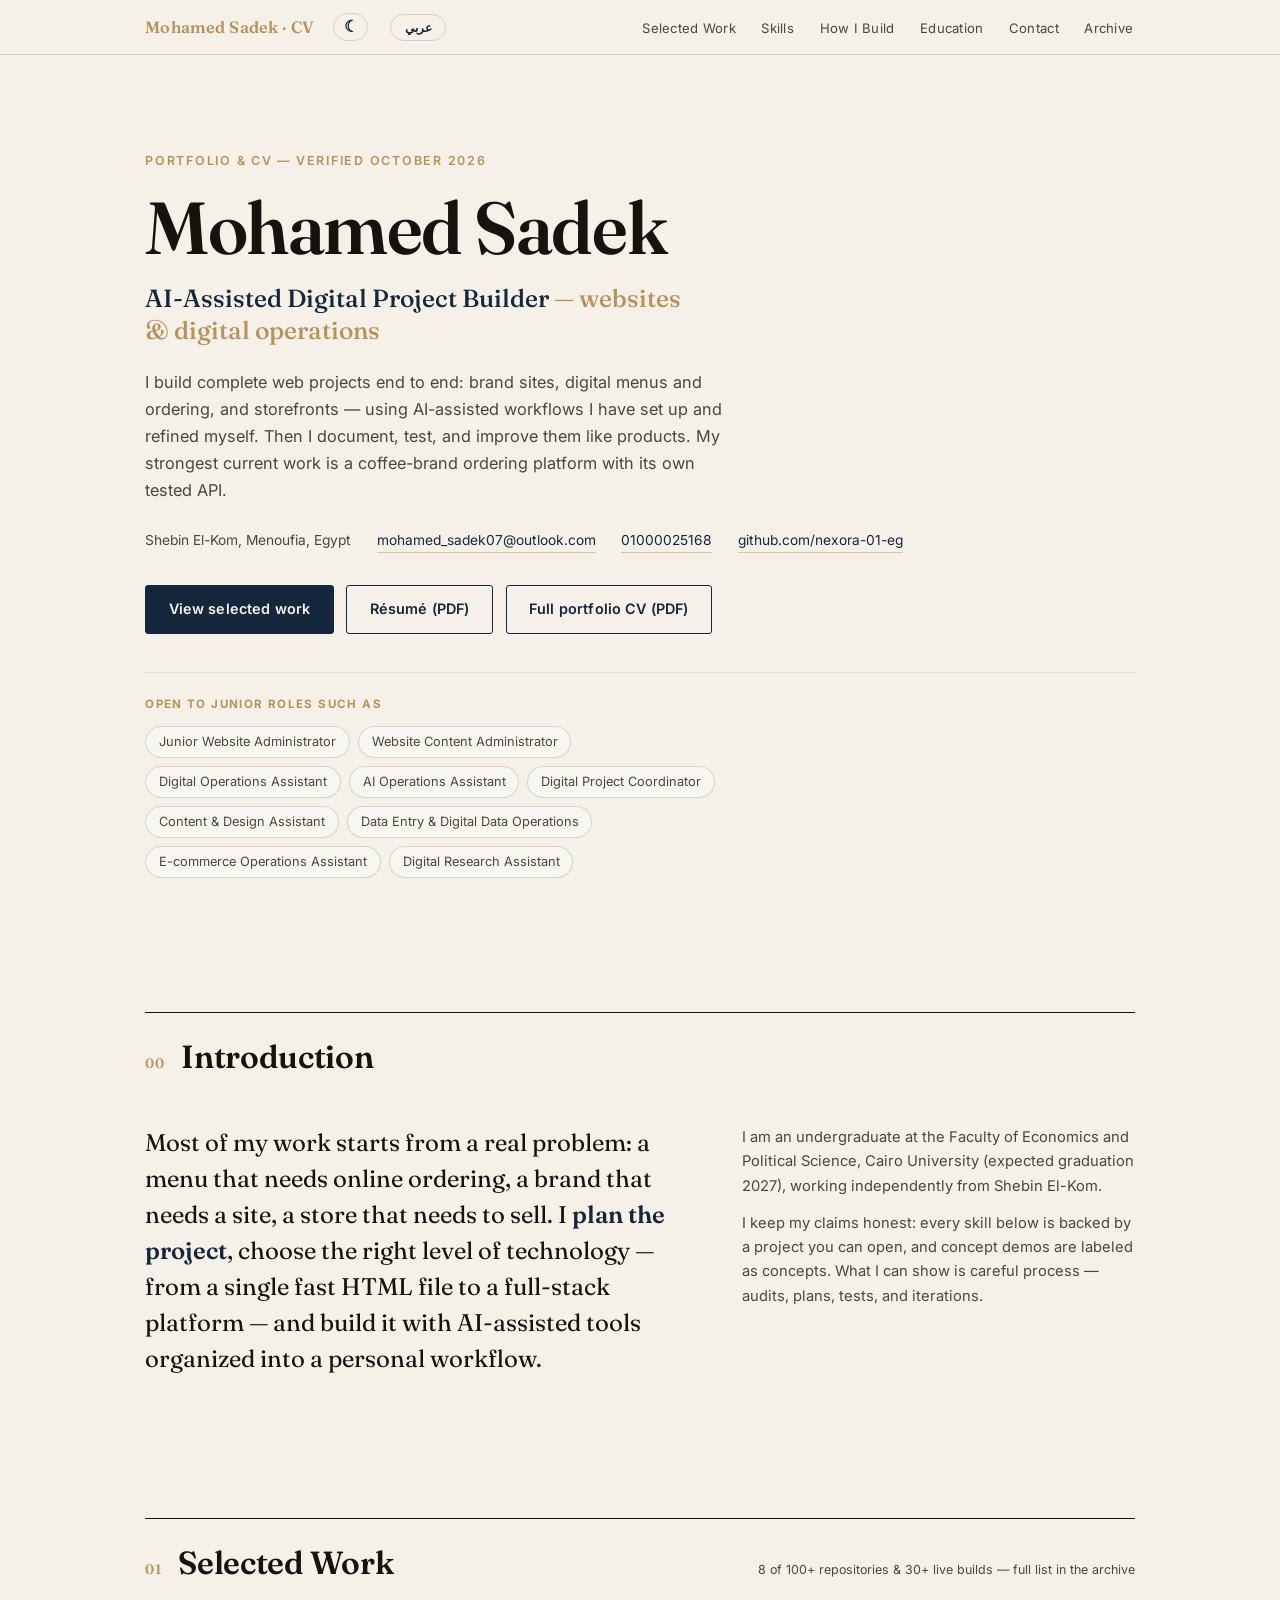
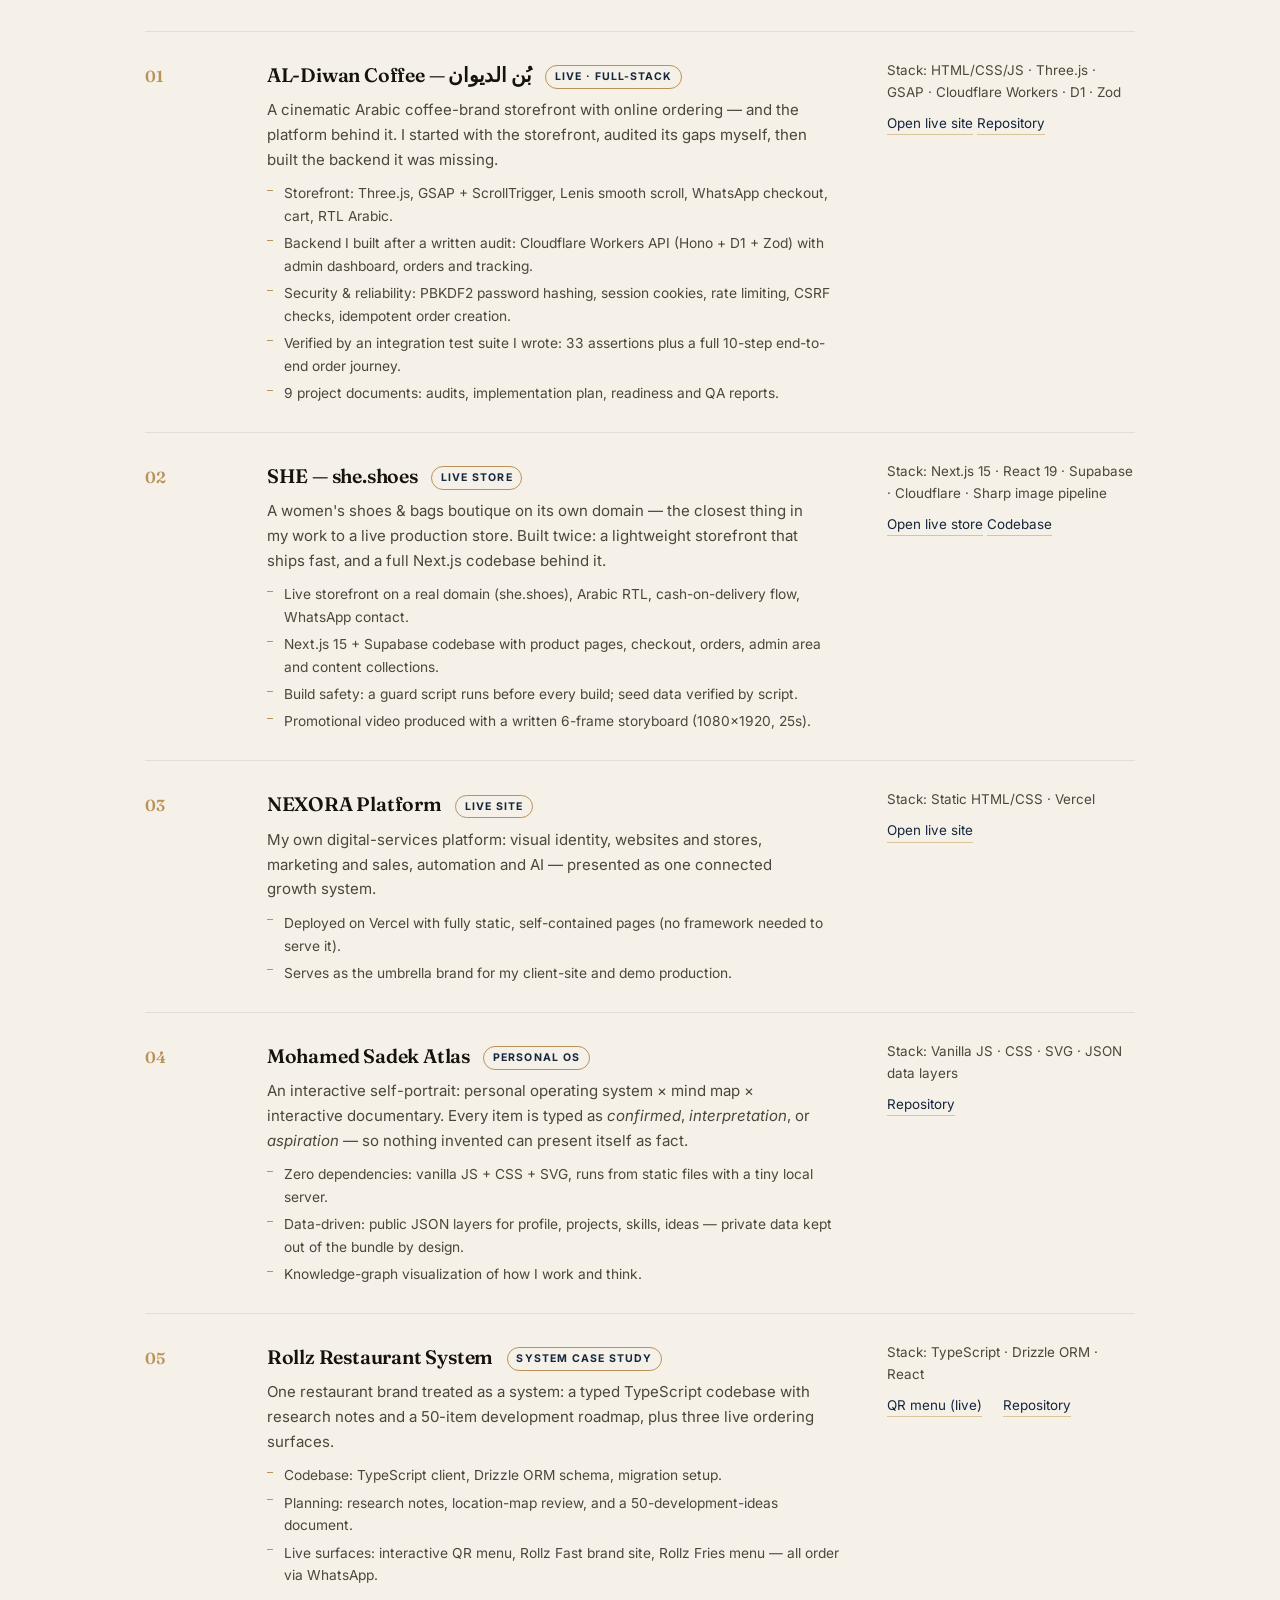
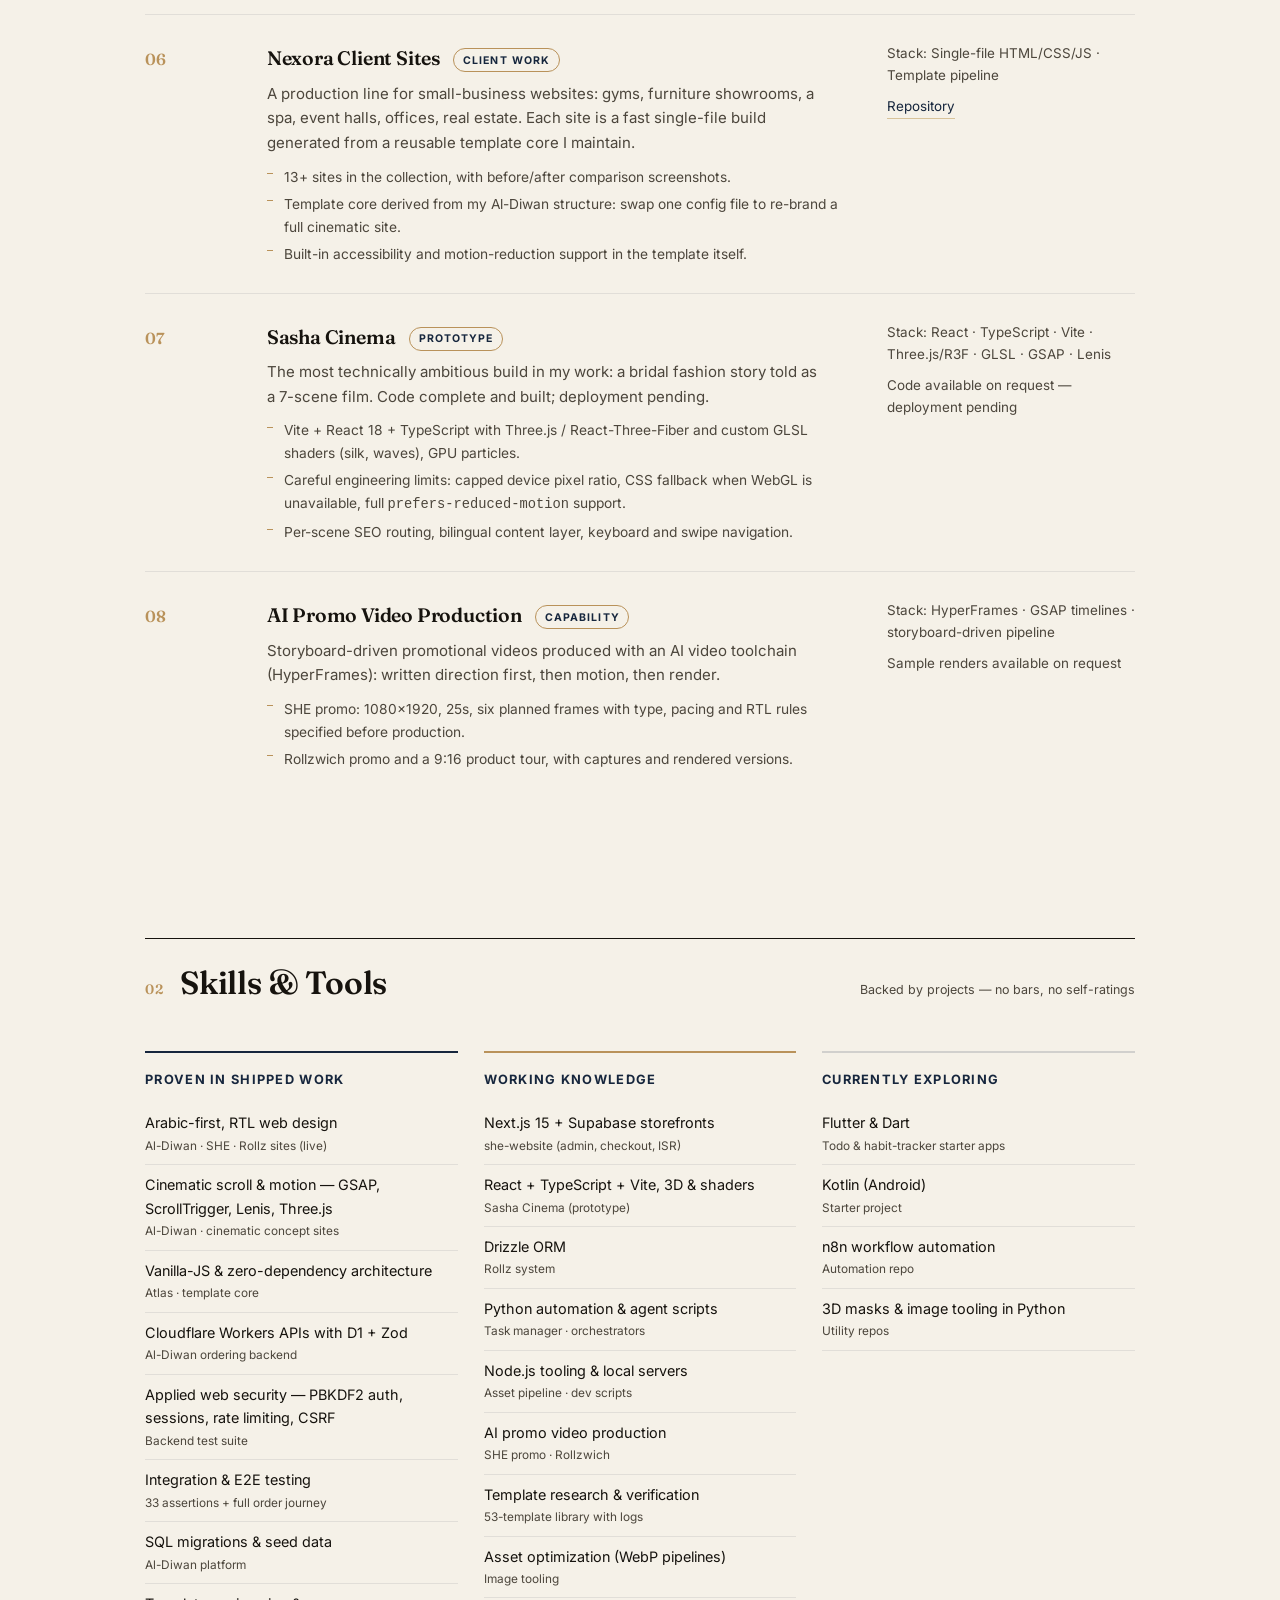
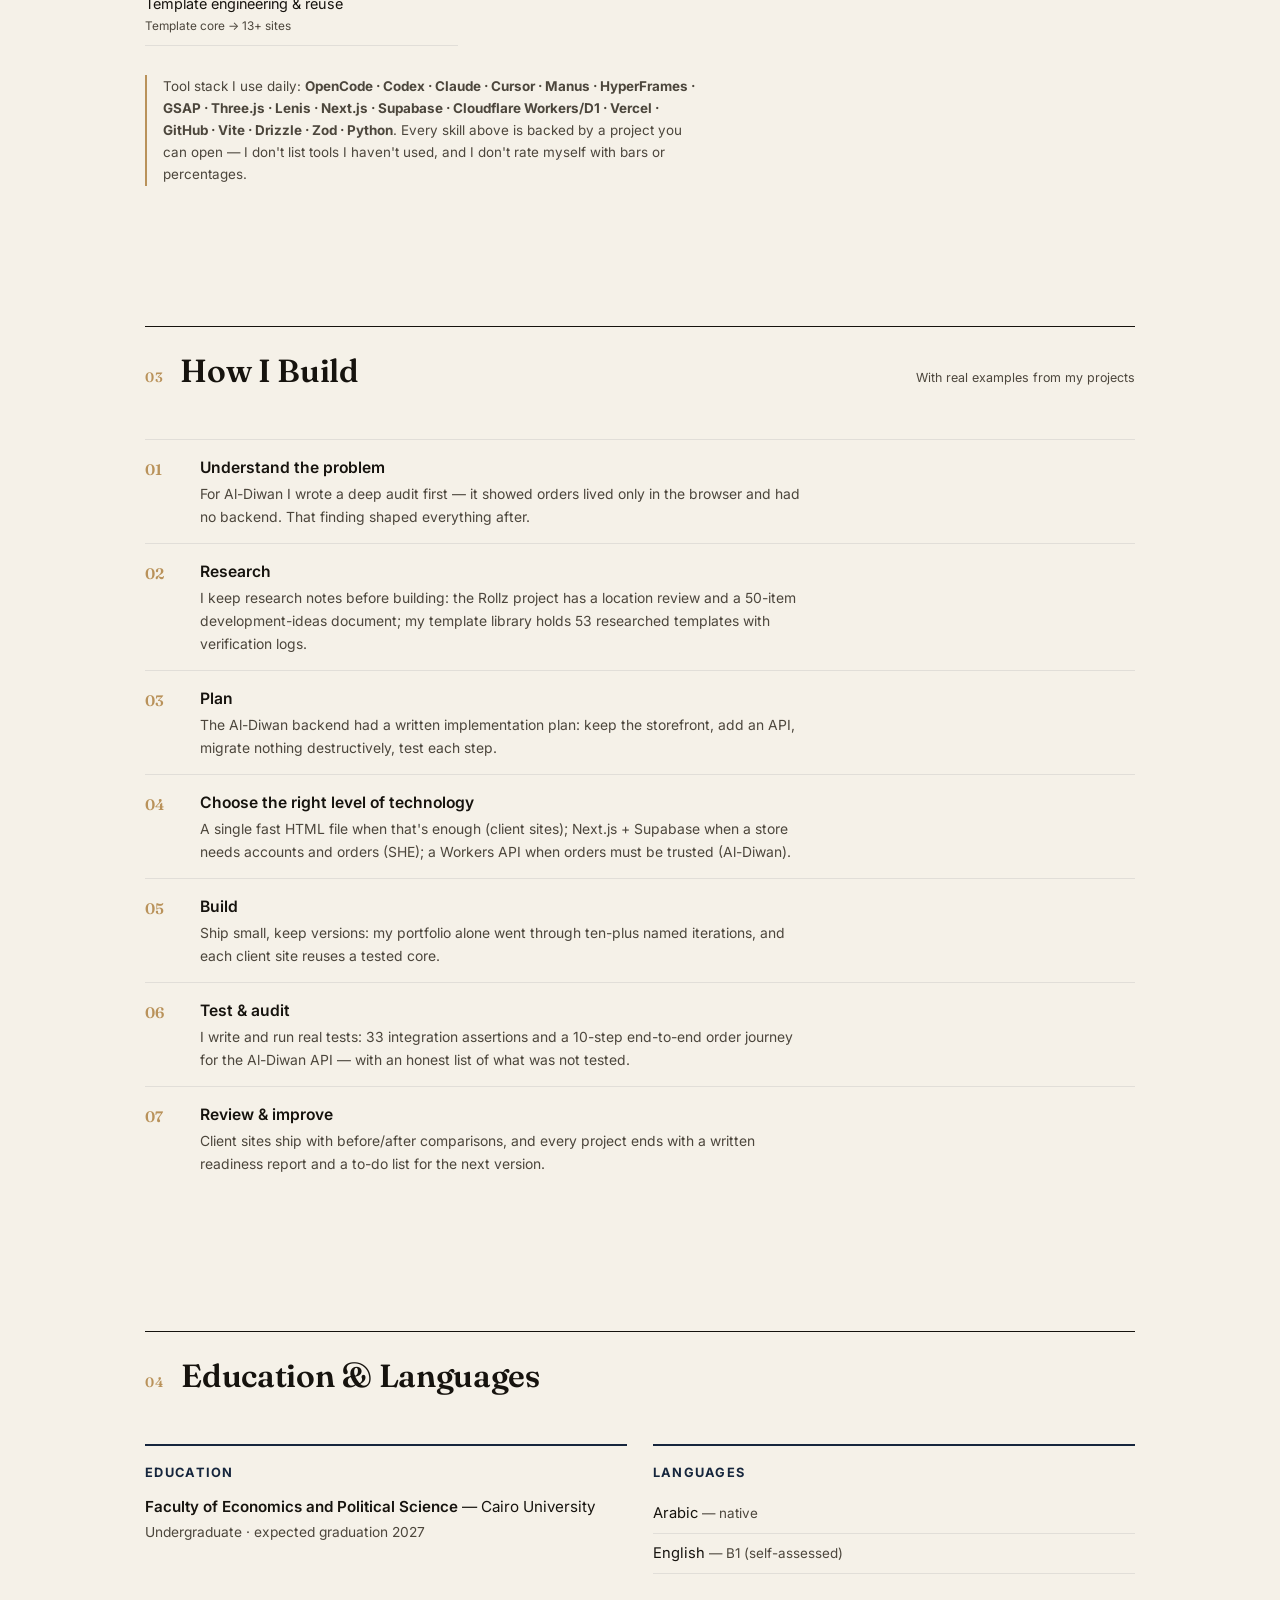
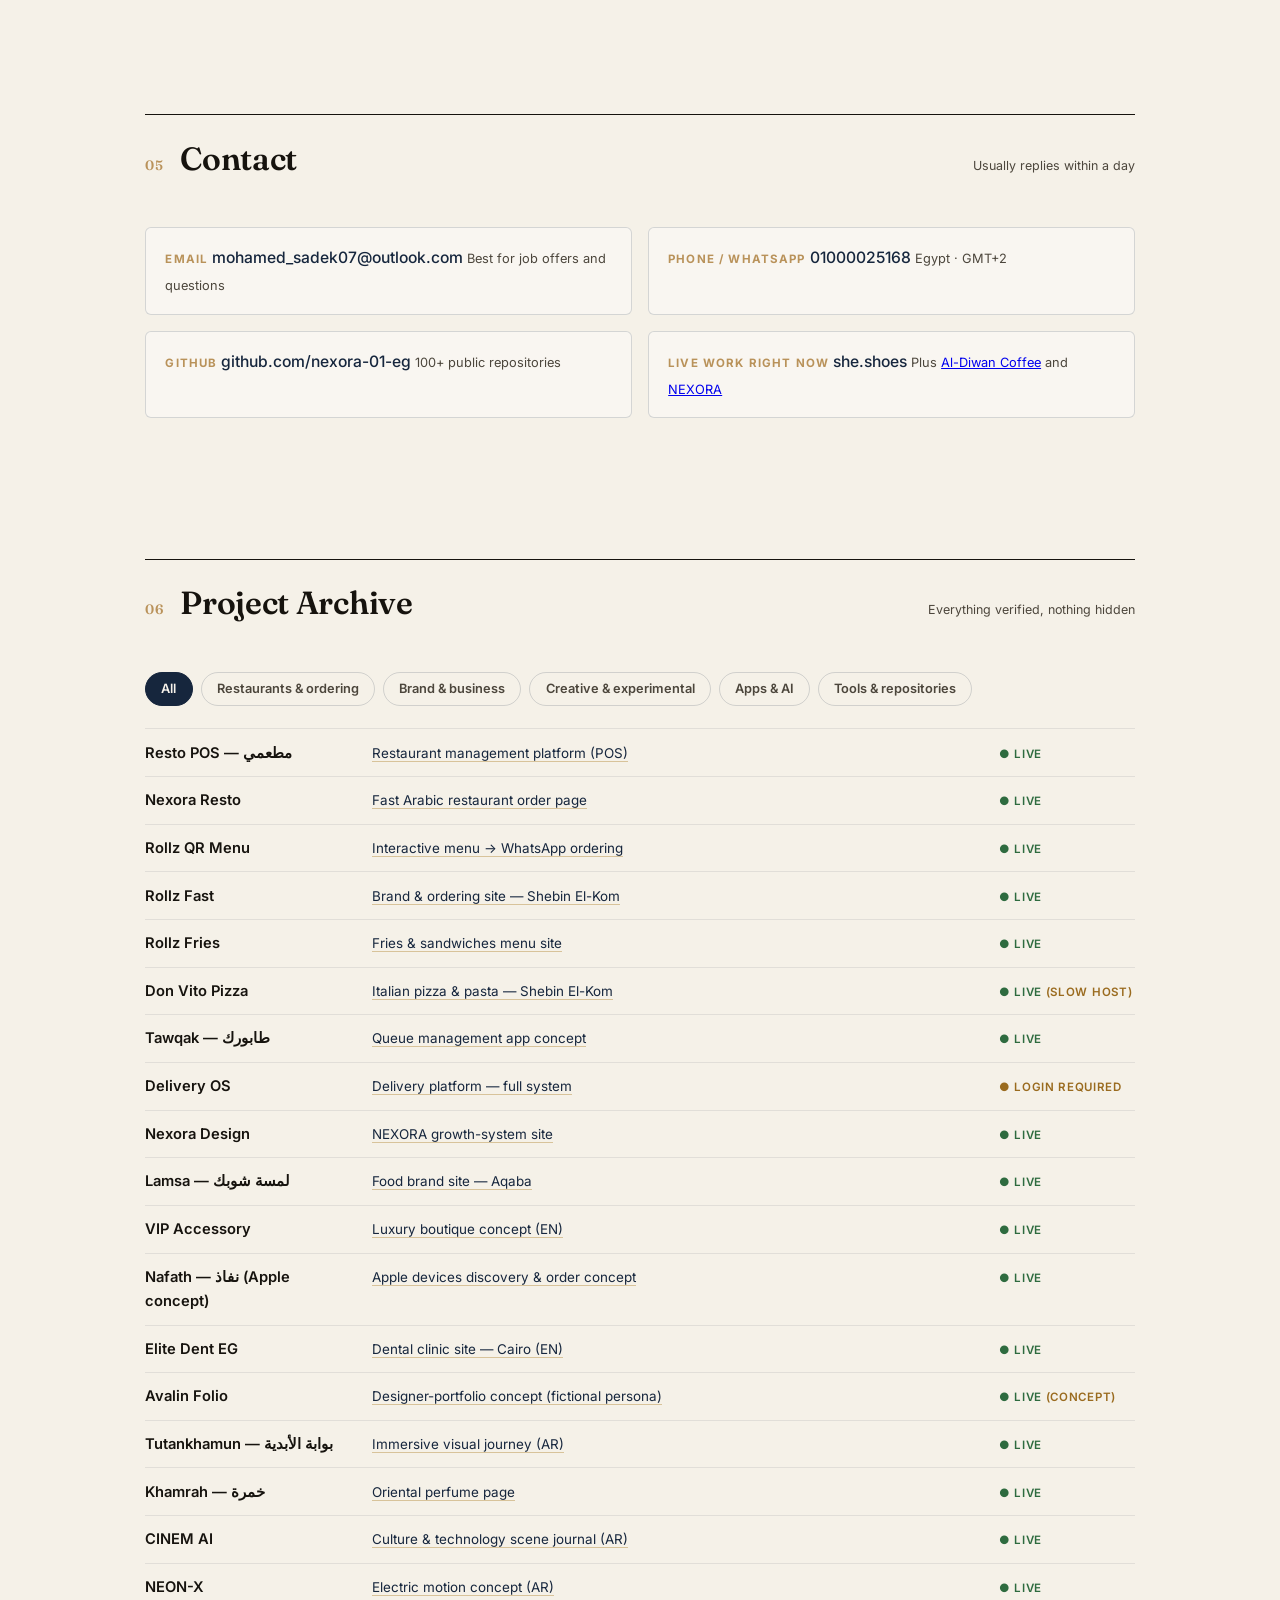
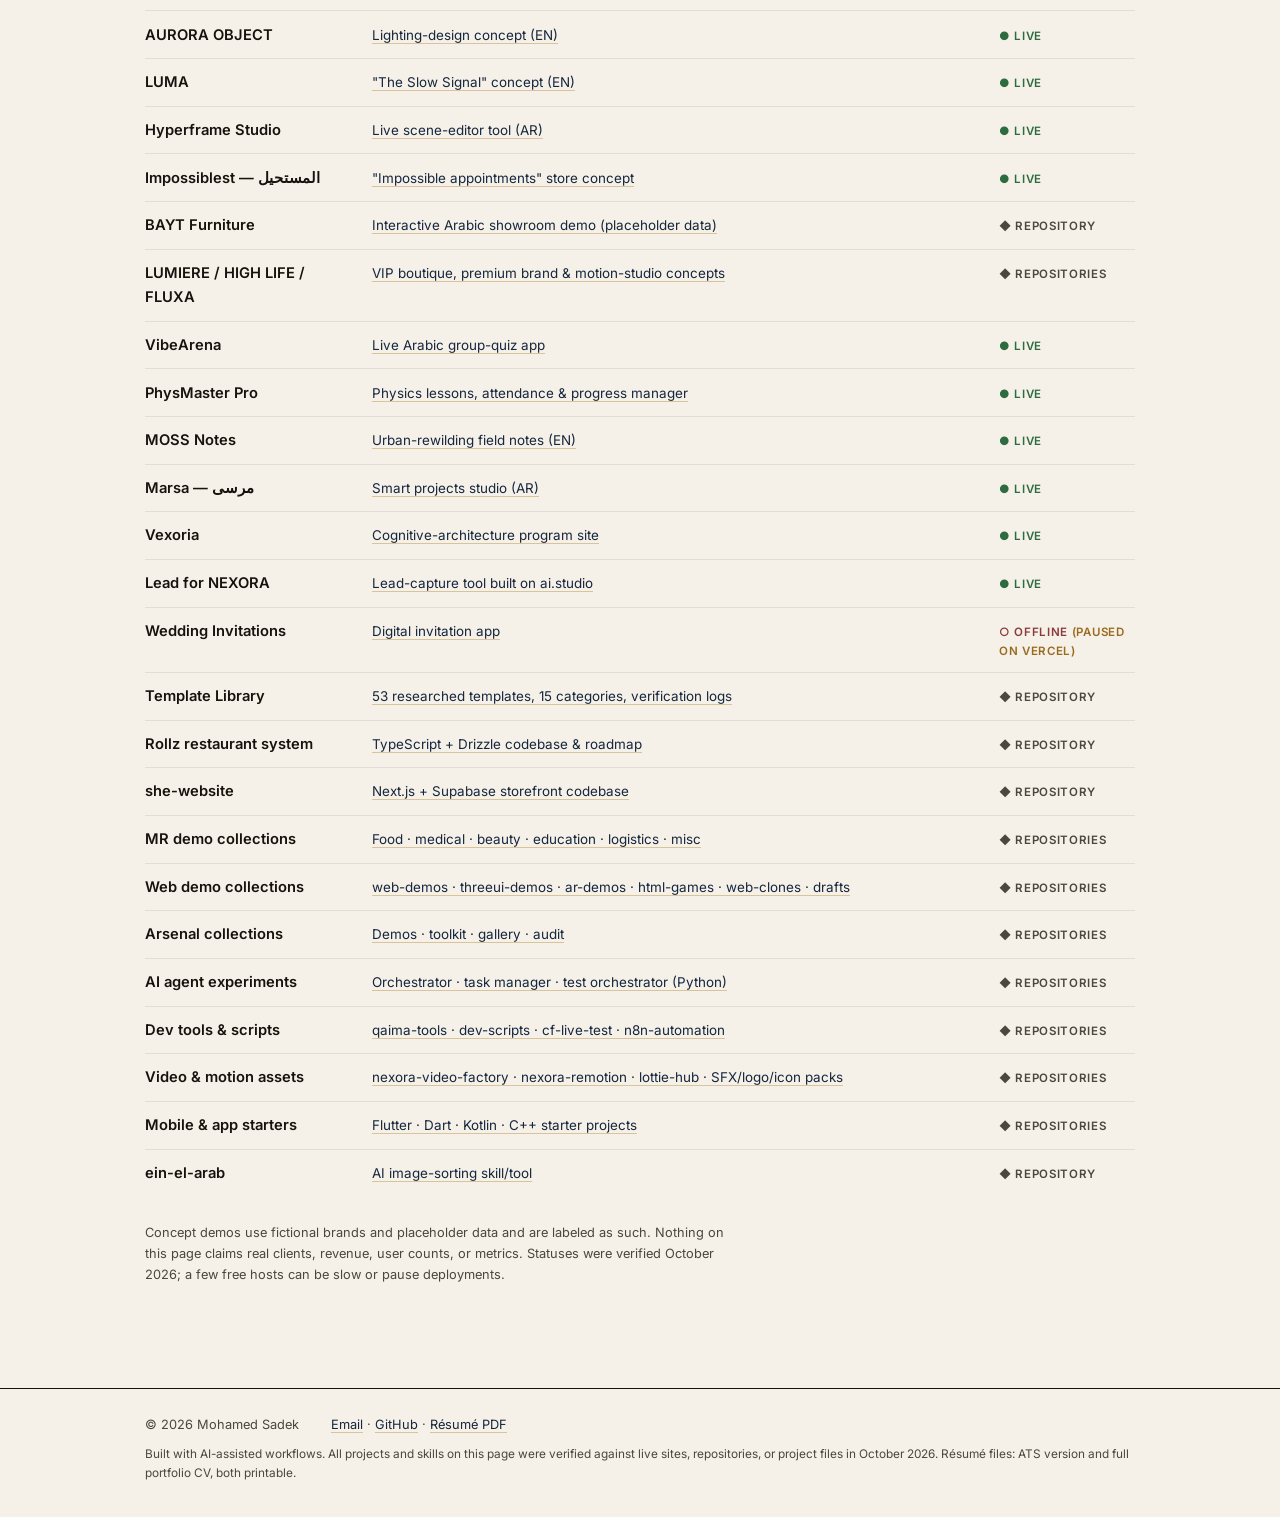
==== commit fafc298b: "Add full bilingual (EN/AR) site with RTL typography + light/dark theme toggle; fix RTL skip-link ove" ====
--- a/index.html
+++ b/index.html
@@ -1,5 +1,5 @@
 <!DOCTYPE html>
-<html lang="en">
+<html lang="en" dir="ltr">
 <head>
 <meta charset="UTF-8">
 <meta name="viewport" content="width=device-width, initial-scale=1.0">
@@ -11,25 +11,40 @@
 <meta property="og:url" content="https://nexora-01-eg.github.io/">
 <link rel="canonical" href="https://nexora-01-eg.github.io/">
 <link rel="icon" href="data:image/svg+xml,%3Csvg xmlns='http://www.w3.org/2000/svg' viewBox='0 0 64 64'%3E%3Crect width='64' height='64' rx='8' fill='%2316263d'/%3E%3Ctext x='32' y='43' font-family='Georgia,serif' font-size='30' fill='%23d8c39a' text-anchor='middle'%3EMS%3C/text%3E%3C/svg%3E">
+<script>
+/* set language and theme before first paint (no flash) */
+(function(){try{
+var s=localStorage.getItem("ms-cv-lang");
+var l=s||((navigator.language||"en").toLowerCase().indexOf("ar")===0?"ar":"en");
+document.documentElement.lang=l;document.documentElement.dir=(l==="ar"?"rtl":"ltr");
+var t=localStorage.getItem("ms-cv-theme");
+if(t!=="dark"&&t!=="light"){t=(window.matchMedia&&matchMedia("(prefers-color-scheme: dark)").matches)?"dark":"light";}
+document.documentElement.setAttribute("data-theme",t);
+}catch(e){}})();
+</script>
+<meta name="theme-color" content="#f5f1e8" media="(prefers-color-scheme: light)">
+<meta name="theme-color" content="#1a1713" media="(prefers-color-scheme: dark)">
 <link rel="preconnect" href="https://fonts.googleapis.com">
 <link rel="preconnect" href="https://fonts.gstatic.com" crossorigin>
-<link href="https://fonts.googleapis.com/css2?family=Fraunces:opsz,wght@9..144,400;9..144,500;9..144,600&family=Inter:wght@400;500;600;700&display=swap" rel="stylesheet">
+<link href="https://fonts.googleapis.com/css2?family=Fraunces:opsz,wght@9..144,400;9..144,500;9..144,600&family=Inter:wght@400;500;600;700&family=Amiri:wght@400;700&family=Cairo:wght@400;600;700&display=swap" rel="stylesheet">
 <link rel="stylesheet" href="styles.css">
 </head>
 <body>
-<a class="skip-link" href="#main">Skip to content</a>
+<a class="skip-link" href="#main">Skip to content · تخطَّ إلى المحتوى</a>
 
 <header class="masthead">
   <div class="wrap">
-    <a class="brand" href="#top">Mohamed Sadek<span> ·</span> CV</a>
+    <a class="brand" href="#top"><span class="t-en">Mohamed Sadek<span> ·</span> CV</span><span class="t-ar">محمد صادق<span> ·</span> السيرة</span></a>
+    <button id="theme-toggle" class="lang-btn theme-btn" type="button" aria-pressed="false" aria-label="☾ الوضع الداكن · Dark mode" title="Light / Dark · فاتح / داكن"><span class="theme-moon" aria-hidden="true">☾</span><span class="theme-sun" aria-hidden="true">☀</span></button>
+    <button id="lang-toggle" class="lang-btn" type="button" title="Switch language · تغيير اللغة"><span class="t-en" lang="ar" dir="rtl">عربي</span><span class="t-ar">English</span></button>
     <nav aria-label="Main">
       <ul>
-        <li><a href="#work">Selected Work</a></li>
-        <li><a href="#skills">Skills</a></li>
-        <li><a href="#process">How I Build</a></li>
-        <li><a href="#education">Education</a></li>
-        <li><a href="#contact">Contact</a></li>
-        <li><a href="#archive">Archive</a></li>
+        <li><a href="#work"><span class="t-en">Selected Work</span><span class="t-ar">الأعمال المختارة</span></a></li>
+        <li><a href="#skills"><span class="t-en">Skills</span><span class="t-ar">المهارات</span></a></li>
+        <li><a href="#process"><span class="t-en">How I Build</span><span class="t-ar">كيف أعمل</span></a></li>
+        <li><a href="#education"><span class="t-en">Education</span><span class="t-ar">التعليم</span></a></li>
+        <li><a href="#contact"><span class="t-en">Contact</span><span class="t-ar">التواصل</span></a></li>
+        <li><a href="#archive"><span class="t-en">Archive</span><span class="t-ar">الأرشيف</span></a></li>
       </ul>
     </nav>
   </div>
@@ -40,39 +55,77 @@
   <!-- ================= HERO ================= -->
   <section class="hero" id="top" aria-labelledby="hero-name">
     <div class="wrap">
-      <p class="kicker">Portfolio &amp; CV — verified October 2026</p>
-      <h1 id="hero-name">Mohamed Sadek</h1>
-      <p class="role">AI-Assisted Digital Project Builder <em>— websites &amp; digital operations</em></p>
-      <p class="lede">
-        I build complete web projects end to end: brand sites, digital menus and ordering, and
-        storefronts — using AI-assisted workflows I have set up and refined myself. Then I document,
-        test, and improve them like products. My strongest current work is a coffee-brand ordering
-        platform with its own tested API.
-      </p>
-      <div class="meta">
-        <span>Shebin El-Kom, Menoufia, Egypt</span>
-        <a href="mailto:mohamed_sadek07@outlook.com">mohamed_sadek07@outlook.com</a>
-        <a href="tel:+201000025168">01000025168</a>
-        <a href="https://github.com/nexora-01-eg" rel="noopener">github.com/nexora-01-eg</a>
-      </div>
-      <div class="cta-row">
-        <a class="btn btn-solid" href="#work">View selected work</a>
-        <a class="btn btn-ghost" href="downloads/Mohamed-Sadek-ATS-Resume.pdf">Résumé (PDF)</a>
-        <a class="btn btn-ghost" href="downloads/Mohamed-Sadek-Portfolio-CV.pdf">Full portfolio CV (PDF)</a>
-      </div>
-      <div class="roles-strip">
-        <p class="label">Open to junior roles such as</p>
-        <ul>
-          <li>Junior Website Administrator</li>
-          <li>Website Content Administrator</li>
-          <li>Digital Operations Assistant</li>
-          <li>AI Operations Assistant</li>
-          <li>Digital Project Coordinator</li>
-          <li>Content &amp; Design Assistant</li>
-          <li>Data Entry &amp; Digital Data Operations</li>
-          <li>E-commerce Operations Assistant</li>
-          <li>Digital Research Assistant</li>
-        </ul>
+      <div class="lang-en" lang="en" dir="ltr">
+        <p class="kicker rv">Portfolio &amp; CV — verified October 2026</p>
+        <h1 id="hero-name">Mohamed Sadek</h1>
+        <p class="role">AI-Assisted Digital Project Builder <em>— websites &amp; digital operations</em></p>
+        <p class="lede rv">
+          I build complete web projects end to end: brand sites, digital menus and ordering, and
+          storefronts — using AI-assisted workflows I have set up and refined myself. Then I document,
+          test, and improve them like products. My strongest current work is a coffee-brand ordering
+          platform with its own tested API.
+        </p>
+        <div class="meta rv">
+          <span>Shebin El-Kom, Menoufia, Egypt</span>
+          <a href="mailto:mohamed_sadek07@outlook.com">mohamed_sadek07@outlook.com</a>
+          <a href="tel:+201000025168">01000025168</a>
+          <a href="https://github.com/nexora-01-eg" rel="noopener">github.com/nexora-01-eg</a>
+        </div>
+        <div class="cta-row rv">
+          <a class="btn btn-solid" href="#work">View selected work</a>
+          <a class="btn btn-ghost" href="downloads/Mohamed-Sadek-ATS-Resume.pdf">Résumé (PDF)</a>
+          <a class="btn btn-ghost" href="downloads/Mohamed-Sadek-Portfolio-CV.pdf">Full portfolio CV (PDF)</a>
+        </div>
+        <div class="roles-strip rv">
+          <p class="label">Open to junior roles such as</p>
+          <ul>
+            <li>Junior Website Administrator</li>
+            <li>Website Content Administrator</li>
+            <li>Digital Operations Assistant</li>
+            <li>AI Operations Assistant</li>
+            <li>Digital Project Coordinator</li>
+            <li>Content &amp; Design Assistant</li>
+            <li>Data Entry &amp; Digital Data Operations</li>
+            <li>E-commerce Operations Assistant</li>
+            <li>Digital Research Assistant</li>
+          </ul>
+        </div>
+      </div>
+      <div class="lang-ar" lang="ar" dir="rtl">
+        <p class="kicker rv">ملف أعمال وسيرة ذاتية — تم التحقق في أكتوبر 2026</p>
+        <h1>محمد صادق</h1>
+        <p class="role">باني مشاريع رقمية بمساعدة الذكاء الاصطناعي <em>— المواقع والتشغيل الرقمي</em></p>
+        <p class="lede rv">
+          أبني مشاريع ويب متكاملة من البداية للنهاية: مواقع لعلامات تجارية، منيوهات وأنظمة طلب،
+          ومتاجر إلكترونية — عبر مسارات عمل بمساعدة الذكاء الاصطناعي أعدّتها وحسّنتها بنفسي. ثم
+          أوثّق العمل وأختبره وحسّنه كأنه منتج حقيقي. أقوى أعمالي الحالية: منصة طلب لمقهى مع
+          واجهة برمجية (API) خاصة بها مُختبَرة بالكامل.
+        </p>
+        <div class="meta rv">
+          <span>شبين الكوم، المنوفية، مصر</span>
+          <a href="mailto:mohamed_sadek07@outlook.com">mohamed_sadek07@outlook.com</a>
+          <a href="tel:+201000025168" dir="ltr">01000025168</a>
+          <a href="https://github.com/nexora-01-eg" rel="noopener" dir="ltr">github.com/nexora-01-eg</a>
+        </div>
+        <div class="cta-row rv">
+          <a class="btn btn-solid" href="#work">استعرض الأعمال المختارة</a>
+          <a class="btn btn-ghost" href="downloads/Mohamed-Sadek-ATS-Resume.pdf">السيرة المختصرة (PDF)</a>
+          <a class="btn btn-ghost" href="downloads/Mohamed-Sadek-Portfolio-CV.pdf">السيرة الكاملة (PDF)</a>
+        </div>
+        <div class="roles-strip rv">
+          <p class="label">مناسب لوظائف مبتدئة مثل</p>
+          <ul>
+            <li>مسؤول مواقع مبتدئ</li>
+            <li>مسؤول محتوى المواقع</li>
+            <li>مساعد عمليات رقمية</li>
+            <li>مساعد عمليات ذكاء اصطناعي</li>
+            <li>منسّق مشاريع رقمية</li>
+            <li>مساعد محتوى وتصميم</li>
+            <li>إدخال بيانات وعمليات بيانات رقمية</li>
+            <li>مساعد عمليات تجارة إلكترونية</li>
+            <li>مساعد بحث رقمي</li>
+          </ul>
+        </div>
       </div>
     </div>
   </section>
@@ -80,27 +133,53 @@
   <!-- ================= INTRO ================= -->
   <section aria-labelledby="intro-title">
     <div class="wrap">
-      <div class="section-head" id="intro-title">
-        <span class="no">00</span>
-        <h2>Introduction</h2>
-      </div>
-      <div class="intro-grid">
-        <p class="big">
-          Most of my work starts from a real problem: a menu that needs online ordering, a brand
-          that needs a site, a store that needs to sell. I <strong>plan the project</strong>, choose
-          the right level of technology — from a single fast HTML file to a full-stack platform —
-          and build it with AI-assisted tools organized into a personal workflow.
-        </p>
-        <div class="intro-side">
-          <p>
-            I am an undergraduate at the Faculty of Economics and Political Science, Cairo
-            University (expected graduation 2027), working independently from Shebin El-Kom.
+      <div class="lang-en" lang="en" dir="ltr">
+        <div class="section-head" id="intro-title">
+          <span class="no">00</span>
+          <h2>Introduction</h2>
+        </div>
+        <div class="intro-grid">
+          <p class="big rv">
+            Most of my work starts from a real problem: a menu that needs online ordering, a brand
+            that needs a site, a store that needs to sell. I <strong>plan the project</strong>, choose
+            the right level of technology — from a single fast HTML file to a full-stack platform —
+            and build it with AI-assisted tools organized into a personal workflow.
           </p>
-          <p>
-            I keep my claims honest: every skill below is backed by a project you can open, and
-            concept demos are labeled as concepts. What I can show is careful process — audits,
-            plans, tests, and iterations.
+          <div class="intro-side rv">
+            <p>
+              I am an undergraduate at the Faculty of Economics and Political Science, Cairo
+              University (expected graduation 2027), working independently from Shebin El-Kom.
+            </p>
+            <p>
+              I keep my claims honest: every skill below is backed by a project you can open, and
+              concept demos are labeled as concepts. What I can show is careful process — audits,
+              plans, tests, and iterations.
+            </p>
+          </div>
+        </div>
+      </div>
+      <div class="lang-ar" lang="ar" dir="rtl">
+        <div class="section-head">
+          <span class="no">00</span>
+          <h2>مقدمة</h2>
+        </div>
+        <div class="intro-grid">
+          <p class="big rv">
+            معظم أعمالي تبدأ من مشكلة حقيقية: منيو يحتاج طلبًا أونلاين، علامة تجارية تحتاج موقعًا،
+            متجر يحتاج أن يبيع. <strong>أخطّط المشروع</strong>، وأختار المستوى المناسب من التقنية —
+            من ملف HTML سريع واحد إلى منصة متكاملة — وأبنيه بأدوات ذكاء اصطناعي منظمة في مسار عمل شخصي.
           </p>
+          <div class="intro-side rv">
+            <p>
+              طالب جامعي في كلية الاقتصاد والعلوم السياسية، جامعة القاهرة (التخرج المتوقع 2027)،
+              أعمل بشكل مستقل من شبين الكوم.
+            </p>
+            <p>
+              ألتزم بالصدق في كل ما أعرضه: كل مهارة هنا مدعومة بمشروع يمكنك فتحه، وعروض المفاهيم
+              مُعلَّمة كمفاهيم. ما أستطيع إثباته هو العملية المنضبطة — تدقيقات وخطط واختبارات
+              وتحسينات متكررة.
+            </p>
+          </div>
         </div>
       </div>
     </div>
@@ -109,294 +188,541 @@
   <!-- ================= SELECTED WORK ================= -->
   <section id="work" aria-labelledby="work-title">
     <div class="wrap">
-      <div class="section-head" id="work-title">
-        <span class="no">01</span>
-        <h2>Selected Work</h2>
-        <span class="note">8 of 100+ repositories &amp; 30+ live builds — full list in the archive</span>
-      </div>
-
-      <article class="project rv">
-        <p class="idx" aria-hidden="true">01</p>
-        <div>
-          <h3>AL-Diwan Coffee — بُن الديوان <span class="chip">Live · Full-stack</span></h3>
-          <p class="desc">
-            A cinematic Arabic coffee-brand storefront with online ordering — and the platform
-            behind it. I started with the storefront, audited its gaps myself, then built the
-            backend it was missing.
-          </p>
-          <ul class="facts">
-            <li>Storefront: Three.js, GSAP + ScrollTrigger, Lenis smooth scroll, WhatsApp checkout, cart, RTL Arabic.</li>
-            <li>Backend I built after a written audit: Cloudflare Workers API (Hono + D1 + Zod) with admin dashboard, orders and tracking.</li>
-            <li>Security &amp; reliability: PBKDF2 password hashing, session cookies, rate limiting, CSRF checks, idempotent order creation.</li>
-            <li>Verified by an integration test suite I wrote: 33 assertions plus a full 10-step end-to-end order journey.</li>
-            <li>9 project documents: audits, implementation plan, readiness and QA reports.</li>
-          </ul>
-        </div>
-        <div class="side">
-          <span class="stack">Stack: HTML/CSS/JS · Three.js · GSAP · Cloudflare Workers · D1 · Zod</span>
-          <a href="https://nexora-01-eg.github.io/al-diwan-coffee/" rel="noopener">Open live site</a>
-          <a href="https://github.com/nexora-01-eg/al-diwan-coffee" rel="noopener">Repository</a>
-        </div>
-      </article>
-
-      <article class="project rv">
-        <p class="idx" aria-hidden="true">02</p>
-        <div>
-          <h3>SHE — she.shoes <span class="chip">Live store</span></h3>
-          <p class="desc">
-            A women's shoes &amp; bags boutique on its own domain — the closest thing in my work to
-            a live production store. Built twice: a lightweight storefront that ships fast, and a
-            full Next.js codebase behind it.
-          </p>
-          <ul class="facts">
-            <li>Live storefront on a real domain (she.shoes), Arabic RTL, cash-on-delivery flow, WhatsApp contact.</li>
-            <li>Next.js 15 + Supabase codebase with product pages, checkout, orders, admin area and content collections.</li>
-            <li>Build safety: a guard script runs before every build; seed data verified by script.</li>
-            <li>Promotional video produced with a written 6-frame storyboard (1080×1920, 25s).</li>
-          </ul>
-        </div>
-        <div class="side">
-          <span class="stack">Stack: Next.js 15 · React 19 · Supabase · Cloudflare · Sharp image pipeline</span>
-          <a href="https://she.shoes/" rel="noopener">Open live store</a>
-          <a href="https://github.com/nexora-01-eg/she-website" rel="noopener">Codebase</a>
-        </div>
-      </article>
-
-      <article class="project rv">
-        <p class="idx" aria-hidden="true">03</p>
-        <div>
-          <h3>NEXORA Platform <span class="chip">Live site</span></h3>
-          <p class="desc">
-            My own digital-services platform: visual identity, websites and stores, marketing and
-            sales, automation and AI — presented as one connected growth system.
-          </p>
-          <ul class="facts">
-            <li>Deployed on Vercel with fully static, self-contained pages (no framework needed to serve it).</li>
-            <li>Serves as the umbrella brand for my client-site and demo production.</li>
-          </ul>
-        </div>
-        <div class="side">
-          <span class="stack">Stack: Static HTML/CSS · Vercel</span>
-          <a href="https://nexora01eg.vercel.app/" rel="noopener">Open live site</a>
-        </div>
-      </article>
-
-      <article class="project rv">
-        <p class="idx" aria-hidden="true">04</p>
-        <div>
-          <h3>Mohamed Sadek Atlas <span class="chip">Personal OS</span></h3>
-          <p class="desc">
-            An interactive self-portrait: personal operating system × mind map × interactive
-            documentary. Every item is typed as <em>confirmed</em>, <em>interpretation</em>, or
-            <em>aspiration</em> — so nothing invented can present itself as fact.
-          </p>
-          <ul class="facts">
-            <li>Zero dependencies: vanilla JS + CSS + SVG, runs from static files with a tiny local server.</li>
-            <li>Data-driven: public JSON layers for profile, projects, skills, ideas — private data kept out of the bundle by design.</li>
-            <li>Knowledge-graph visualization of how I work and think.</li>
-          </ul>
-        </div>
-        <div class="side">
-          <span class="stack">Stack: Vanilla JS · CSS · SVG · JSON data layers</span>
-          <a href="https://github.com/nexora-01-eg/mohamed-sadek-atlas" rel="noopener">Repository</a>
-        </div>
-      </article>
-
-      <article class="project rv">
-        <p class="idx" aria-hidden="true">05</p>
-        <div>
-          <h3>Rollz Restaurant System <span class="chip">System case study</span></h3>
-          <p class="desc">
-            One restaurant brand treated as a system: a typed TypeScript codebase with research
-            notes and a 50-item development roadmap, plus three live ordering surfaces.
-          </p>
-          <ul class="facts">
-            <li>Codebase: TypeScript client, Drizzle ORM schema, migration setup.</li>
-            <li>Planning: research notes, location-map review, and a 50-development-ideas document.</li>
-            <li>Live surfaces: interactive QR menu, Rollz Fast brand site, Rollz Fries menu — all order via WhatsApp.</li>
-          </ul>
-        </div>
-        <div class="side">
-          <span class="stack">Stack: TypeScript · Drizzle ORM · React</span>
-          <a class="link-gap" href="https://rollzqrmenu-jjayceny.manus.space/" rel="noopener">QR menu (live)</a>
-          <a href="https://github.com/nexora-01-eg/rollz-restaurant" rel="noopener">Repository</a>
-        </div>
-      </article>
-
-      <article class="project rv">
-        <p class="idx" aria-hidden="true">06</p>
-        <div>
-          <h3>Nexora Client Sites <span class="chip">Client work</span></h3>
-          <p class="desc">
-            A production line for small-business websites: gyms, furniture showrooms, a spa, event
-            halls, offices, real estate. Each site is a fast single-file build generated from a
-            reusable template core I maintain.
-          </p>
-          <ul class="facts">
-            <li>13+ sites in the collection, with before/after comparison screenshots.</li>
-            <li>Template core derived from my Al-Diwan structure: swap one config file to re-brand a full cinematic site.</li>
-            <li>Built-in accessibility and motion-reduction support in the template itself.</li>
-          </ul>
-        </div>
-        <div class="side">
-          <span class="stack">Stack: Single-file HTML/CSS/JS · Template pipeline</span>
-          <a href="https://github.com/nexora-01-eg/nexora-client-sites" rel="noopener">Repository</a>
-        </div>
-      </article>
-
-      <article class="project rv">
-        <p class="idx" aria-hidden="true">07</p>
-        <div>
-          <h3>Sasha Cinema <span class="chip">Prototype</span></h3>
-          <p class="desc">
-            The most technically ambitious build in my work: a bridal fashion story told as a
-            7-scene film. Code complete and built; deployment pending.
-          </p>
-          <ul class="facts">
-            <li>Vite + React 18 + TypeScript with Three.js / React-Three-Fiber and custom GLSL shaders (silk, waves), GPU particles.</li>
-            <li>Careful engineering limits: capped device pixel ratio, CSS fallback when WebGL is unavailable, full <code>prefers-reduced-motion</code> support.</li>
-            <li>Per-scene SEO routing, bilingual content layer, keyboard and swipe navigation.</li>
-          </ul>
-        </div>
-        <div class="side">
-          <span class="stack">Stack: React · TypeScript · Vite · Three.js/R3F · GLSL · GSAP · Lenis</span>
-          <span class="stack" style="margin-top:.55rem; display:block;">Code available on request — deployment pending</span>
-        </div>
-      </article>
-
-      <article class="project rv">
-        <p class="idx" aria-hidden="true">08</p>
-        <div>
-          <h3>AI Promo Video Production <span class="chip">Capability</span></h3>
-          <p class="desc">
-            Storyboard-driven promotional videos produced with an AI video toolchain (HyperFrames):
-            written direction first, then motion, then render.
-          </p>
-          <ul class="facts">
-            <li>SHE promo: 1080×1920, 25s, six planned frames with type, pacing and RTL rules specified before production.</li>
-            <li>Rollzwich promo and a 9:16 product tour, with captures and rendered versions.</li>
-          </ul>
-        </div>
-        <div class="side">
-          <span class="stack">Stack: HyperFrames · GSAP timelines · storyboard-driven pipeline</span>
-          <span class="stack" style="margin-top:.55rem; display:block;">Sample renders available on request</span>
-        </div>
-      </article>
-
+      <div class="lang-en" lang="en" dir="ltr">
+        <div class="section-head" id="work-title">
+          <span class="no">01</span>
+          <h2>Selected Work</h2>
+          <span class="note">8 of 100+ repositories &amp; 30+ live builds — full list in the archive</span>
+        </div>
+
+        <article class="project rv">
+          <p class="idx" aria-hidden="true">01</p>
+          <div>
+            <h3>AL-Diwan Coffee — بُن الديوان <span class="chip">Live · Full-stack</span></h3>
+            <p class="desc">
+              A cinematic Arabic coffee-brand storefront with online ordering — and the platform
+              behind it. I started with the storefront, audited its gaps myself, then built the
+              backend it was missing.
+            </p>
+            <ul class="facts">
+              <li>Storefront: Three.js, GSAP + ScrollTrigger, Lenis smooth scroll, WhatsApp checkout, cart, RTL Arabic.</li>
+              <li>Backend I built after a written audit: Cloudflare Workers API (Hono + D1 + Zod) with admin dashboard, orders and tracking.</li>
+              <li>Security &amp; reliability: PBKDF2 password hashing, session cookies, rate limiting, CSRF checks, idempotent order creation.</li>
+              <li>Verified by an integration test suite I wrote: 33 assertions plus a full 10-step end-to-end order journey.</li>
+              <li>9 project documents: audits, implementation plan, readiness and QA reports.</li>
+            </ul>
+          </div>
+          <div class="side">
+            <span class="stack">Stack: HTML/CSS/JS · Three.js · GSAP · Cloudflare Workers · D1 · Zod</span>
+            <a href="https://nexora-01-eg.github.io/al-diwan-coffee/" rel="noopener">Open live site</a>
+            <a href="https://github.com/nexora-01-eg/al-diwan-coffee" rel="noopener">Repository</a>
+          </div>
+        </article>
+
+        <article class="project rv">
+          <p class="idx" aria-hidden="true">02</p>
+          <div>
+            <h3>SHE — she.shoes <span class="chip">Live store</span></h3>
+            <p class="desc">
+              A women's shoes &amp; bags boutique on its own domain — the closest thing in my work to
+              a live production store. Built twice: a lightweight storefront that ships fast, and a
+              full Next.js codebase behind it.
+            </p>
+            <ul class="facts">
+              <li>Live storefront on a real domain (she.shoes), Arabic RTL, cash-on-delivery flow, WhatsApp contact.</li>
+              <li>Next.js 15 + Supabase codebase with product pages, checkout, orders, admin area and content collections.</li>
+              <li>Build safety: a guard script runs before every build; seed data verified by script.</li>
+              <li>Promotional video produced with a written 6-frame storyboard (1080×1920, 25s).</li>
+            </ul>
+          </div>
+          <div class="side">
+            <span class="stack">Stack: Next.js 15 · React 19 · Supabase · Cloudflare · Sharp image pipeline</span>
+            <a href="https://she.shoes/" rel="noopener">Open live store</a>
+            <a href="https://github.com/nexora-01-eg/she-website" rel="noopener">Codebase</a>
+          </div>
+        </article>
+
+        <article class="project rv">
+          <p class="idx" aria-hidden="true">03</p>
+          <div>
+            <h3>NEXORA Platform <span class="chip">Live site</span></h3>
+            <p class="desc">
+              My own digital-services platform: visual identity, websites and stores, marketing and
+              sales, automation and AI — presented as one connected growth system.
+            </p>
+            <ul class="facts">
+              <li>Deployed on Vercel with fully static, self-contained pages (no framework needed to serve it).</li>
+              <li>Serves as the umbrella brand for my client-site and demo production.</li>
+            </ul>
+          </div>
+          <div class="side">
+            <span class="stack">Stack: Static HTML/CSS · Vercel</span>
+            <a href="https://nexora01eg.vercel.app/" rel="noopener">Open live site</a>
+          </div>
+        </article>
+
+        <article class="project rv">
+          <p class="idx" aria-hidden="true">04</p>
+          <div>
+            <h3>Mohamed Sadek Atlas <span class="chip">Personal OS</span></h3>
+            <p class="desc">
+              An interactive self-portrait: personal operating system × mind map × interactive
+              documentary. Every item is typed as <em>confirmed</em>, <em>interpretation</em>, or
+              <em>aspiration</em> — so nothing invented can present itself as fact.
+            </p>
+            <ul class="facts">
+              <li>Zero dependencies: vanilla JS + CSS + SVG, runs from static files with a tiny local server.</li>
+              <li>Data-driven: public JSON layers for profile, projects, skills, ideas — private data kept out of the bundle by design.</li>
+              <li>Knowledge-graph visualization of how I work and think.</li>
+            </ul>
+          </div>
+          <div class="side">
+            <span class="stack">Stack: Vanilla JS · CSS · SVG · JSON data layers</span>
+            <a href="https://github.com/nexora-01-eg/mohamed-sadek-atlas" rel="noopener">Repository</a>
+          </div>
+        </article>
+
+        <article class="project rv">
+          <p class="idx" aria-hidden="true">05</p>
+          <div>
+            <h3>Rollz Restaurant System <span class="chip">System case study</span></h3>
+            <p class="desc">
+              One restaurant brand treated as a system: a typed TypeScript codebase with research
+              notes and a 50-item development roadmap, plus three live ordering surfaces.
+            </p>
+            <ul class="facts">
+              <li>Codebase: TypeScript client, Drizzle ORM schema, migration setup.</li>
+              <li>Planning: research notes, location-map review, and a 50-development-ideas document.</li>
+              <li>Live surfaces: interactive QR menu, Rollz Fast brand site, Rollz Fries menu — all order via WhatsApp.</li>
+            </ul>
+          </div>
+          <div class="side">
+            <span class="stack">Stack: TypeScript · Drizzle ORM · React</span>
+            <a class="link-gap" href="https://rollzqrmenu-jjayceny.manus.space/" rel="noopener">QR menu (live)</a>
+            <a href="https://github.com/nexora-01-eg/rollz-restaurant" rel="noopener">Repository</a>
+          </div>
+        </article>
+
+        <article class="project rv">
+          <p class="idx" aria-hidden="true">06</p>
+          <div>
+            <h3>Nexora Client Sites <span class="chip">Client work</span></h3>
+            <p class="desc">
+              A production line for small-business websites: gyms, furniture showrooms, a spa, event
+              halls, offices, real estate. Each site is a fast single-file build generated from a
+              reusable template core I maintain.
+            </p>
+            <ul class="facts">
+              <li>13+ sites in the collection, with before/after comparison screenshots.</li>
+              <li>Template core derived from my Al-Diwan structure: swap one config file to re-brand a full cinematic site.</li>
+              <li>Built-in accessibility and motion-reduction support in the template itself.</li>
+            </ul>
+          </div>
+          <div class="side">
+            <span class="stack">Stack: Single-file HTML/CSS/JS · Template pipeline</span>
+            <a href="https://github.com/nexora-01-eg/nexora-client-sites" rel="noopener">Repository</a>
+          </div>
+        </article>
+
+        <article class="project rv">
+          <p class="idx" aria-hidden="true">07</p>
+          <div>
+            <h3>Sasha Cinema <span class="chip">Prototype</span></h3>
+            <p class="desc">
+              The most technically ambitious build in my work: a bridal fashion story told as a
+              7-scene film. Code complete and built; deployment pending.
+            </p>
+            <ul class="facts">
+              <li>Vite + React 18 + TypeScript with Three.js / React-Three-Fiber and custom GLSL shaders (silk, waves), GPU particles.</li>
+              <li>Careful engineering limits: capped device pixel ratio, CSS fallback when WebGL is unavailable, full <code>prefers-reduced-motion</code> support.</li>
+              <li>Per-scene SEO routing, bilingual content layer, keyboard and swipe navigation.</li>
+            </ul>
+          </div>
+          <div class="side">
+            <span class="stack">Stack: React · TypeScript · Vite · Three.js/R3F · GLSL · GSAP · Lenis</span>
+            <span class="stack" style="margin-top:.55rem; display:block;">Code available on request — deployment pending</span>
+          </div>
+        </article>
+
+        <article class="project rv">
+          <p class="idx" aria-hidden="true">08</p>
+          <div>
+            <h3>AI Promo Video Production <span class="chip">Capability</span></h3>
+            <p class="desc">
+              Storyboard-driven promotional videos produced with an AI video toolchain (HyperFrames):
+              written direction first, then motion, then render.
+            </p>
+            <ul class="facts">
+              <li>SHE promo: 1080×1920, 25s, six planned frames with type, pacing and RTL rules specified before production.</li>
+              <li>Rollzwich promo and a 9:16 product tour, with captures and rendered versions.</li>
+            </ul>
+          </div>
+          <div class="side">
+            <span class="stack">Stack: HyperFrames · GSAP timelines · storyboard-driven pipeline</span>
+            <span class="stack" style="margin-top:.55rem; display:block;">Sample renders available on request</span>
+          </div>
+        </article>
+      </div>
+
+      <div class="lang-ar" lang="ar" dir="rtl">
+        <div class="section-head">
+          <span class="no">01</span>
+          <h2>الأعمال المختارة</h2>
+          <span class="note">8 من أكثر من 100 مستودع و30+ بناء مباشر — القائمة الكاملة في الأرشيف</span>
+        </div>
+
+        <article class="project rv">
+          <p class="idx" aria-hidden="true">01</p>
+          <div>
+            <h3>قهوة الديوان — بُن الديوان <span class="chip">مباشر · متكامل</span></h3>
+            <p class="desc">
+              واجهة عربية سينمائية لمقهى مع طلب أونلاين — والمنصة التي خلفها. بدأت بالواجهة،
+              ودقّقت فجواتها بتقرير مكتوب من إعدادي، ثم بنيت الخلفية التي كانت تنقصها.
+            </p>
+            <ul class="facts">
+              <li>الواجهة: Three.js و GSAP + ScrollTrigger و Lenis للتمرير السلس، سلة ودفع عبر واتساب، عربية RTL.</li>
+              <li>خلفية بنيتها بعد تدقيق مكتوب: API على Cloudflare Workers (‏Hono + D1 + Zod) مع لوحة تحكم للمشرف والطلبات والتتبع.</li>
+              <li>الأمان والموثوقية: تشفير كلمات المرور PBKDF2، وجلسات بكوكيز آمنة، وتحديد معدل الطلبات، وحماية CSRF، وإنشاء طلبات Idempotent.</li>
+              <li>تحقق عبر مجموعة اختبارات كتبتها بنفسي: 33 تأكيدًا اختباريًا + رحلة طلب كاملة من 10 خطوات (E2E).</li>
+              <li>9 مستندات للمشروع: تدقيقات، خطة تنفيذ، وتقارير جاهزية واختبار جودة.</li>
+            </ul>
+          </div>
+          <div class="side">
+            <span class="stack">التقنيات: HTML/CSS/JS · Three.js · GSAP · Cloudflare Workers · D1 · Zod</span>
+            <a href="https://nexora-01-eg.github.io/al-diwan-coffee/" rel="noopener">فتح الموقع المباشر</a>
+            <a href="https://github.com/nexora-01-eg/al-diwan-coffee" rel="noopener">المستودع</a>
+          </div>
+        </article>
+
+        <article class="project rv">
+          <p class="idx" aria-hidden="true">02</p>
+          <div>
+            <h3>SHE — she.shoes <span class="chip">متجر مباشر</span></h3>
+            <p class="desc">
+              بوتيك أحذية وشنط حريمي على دومين خاص — أقرب شيء في أعمالي إلى متجر إنتاج حقيقي.
+              بُني مرتين: واجهة خفيفة سريعة، وقاعدة كود Next.js كاملة خلفها.
+            </p>
+            <ul class="facts">
+              <li>واجهة مباشرة على دومين حقيقي (she.shoes)، عربية RTL، ودفع عند الاستلام، وتواصل واتساب.</li>
+              <li>قاعدة كود Next.js 15 + Supabase بصفحات منتجات ودفع وطلبات ولوحة مشرف ومجموعات محتوى.</li>
+              <li>أمان البناء: سكربت حارس يعمل قبل كل بناء؛ وبيانات البذور تتحقق منها سكربتات مخصصة.</li>
+              <li>فيديو ترويجي مُنتَج وفق ستوري بورد مكتوب من 6 إطارات (1080×1920، 25 ثانية).</li>
+            </ul>
+          </div>
+          <div class="side">
+            <span class="stack">التقنيات: Next.js 15 · React 19 · Supabase · Cloudflare · Sharp</span>
+            <a href="https://she.shoes/" rel="noopener">فتح المتجر المباشر</a>
+            <a href="https://github.com/nexora-01-eg/she-website" rel="noopener">قاعدة الكود</a>
+          </div>
+        </article>
+
+        <article class="project rv">
+          <p class="idx" aria-hidden="true">03</p>
+          <div>
+            <h3>منصة NEXORA <span class="chip">موقع مباشر</span></h3>
+            <p class="desc">
+              منصتي الخاصة للخدمات الرقمية: هوية بصرية، مواقع ومتاجر، تسويق ومبيعات، أتمتة وذكاء
+              اصطناعي — معروضة كنظام نمو واحد مترابط.
+            </p>
+            <ul class="facts">
+              <li>منشورة على Vercel بصفحات ثابتة مكتفية ذاتيًا (لا تحتاج إطار عمل للعرض).</li>
+              <li>تعمل كالمظلة العلامية لإنتاج مواقع العملاء والعروض التجريبية.</li>
+            </ul>
+          </div>
+          <div class="side">
+            <span class="stack">التقنيات: HTML/CSS ثابت · Vercel</span>
+            <a href="https://nexora01eg.vercel.app/" rel="noopener">فتح الموقع المباشر</a>
+          </div>
+        </article>
+
+        <article class="project rv">
+          <p class="idx" aria-hidden="true">04</p>
+          <div>
+            <h3>أطلس محمد صادق <span class="chip">نظام شخصي</span></h3>
+            <p class="desc">
+              بورتريه ذاتي تفاعلي: نظام تشغيل شخصي × خريطة ذهنية × وثائقي تفاعلي. كل عنصر مُصنَّف
+              كمُثبَّت أو تفسير أو طموح — فلا يمكن لأي معلومة مُختلَقة أن تتصرف كحقيقة.
+            </p>
+            <ul class="facts">
+              <li>بدون أي اعتماديات: JS وCSS وSVG خام، يعمل من ملفات ثابتة مع خادم محلي صغير.</li>
+              <li>موجّه بالبيانات: طبقات JSON عامة للملف والمشاريع والمهارات والأفكار — والبيانات الخاصة خارج الحزمة بالتصميم.</li>
+              <li>تصوّر شبكة معرفة (Knowledge Graph) لطريقة عملي وتفكيري.</li>
+            </ul>
+          </div>
+          <div class="side">
+            <span class="stack">التقنيات: Vanilla JS · CSS · SVG · طبقات JSON</span>
+            <a href="https://github.com/nexora-01-eg/mohamed-sadek-atlas" rel="noopener">المستودع</a>
+          </div>
+        </article>
+
+        <article class="project rv">
+          <p class="idx" aria-hidden="true">05</p>
+          <div>
+            <h3>نظام مطعم Rollz <span class="chip">دراسة نظام</span></h3>
+            <p class="desc">
+              علامة مطعم واحدة تُعامَل كنظام: قاعدة كود TypeScript مُنمَّطة مع ملاحظات بحث وخارطة
+              طريق تطوير من 50 بندًا، بالإضافة إلى ثلاث واجهات طلب مباشرة.
+            </p>
+            <ul class="facts">
+              <li>قاعدة الكود: عميل TypeScript، مخطط Drizzle ORM، وإعداد ترحيلات.</li>
+              <li>التخطيط: ملاحظات بحث ومراجعة خريطة الموقع ووثيقة أفكار تطوير من 50 بندًا.</li>
+              <li>واجهات مباشرة: منيو QR تفاعلي، موقع Rollz Fast، ومنيو Rollz Fries — كلها تطلب عبر واتساب.</li>
+            </ul>
+          </div>
+          <div class="side">
+            <span class="stack">التقنيات: TypeScript · Drizzle ORM · React</span>
+            <a class="link-gap" href="https://rollzqrmenu-jjayceny.manus.space/" rel="noopener">منيو QR (مباشر)</a>
+            <a href="https://github.com/nexora-01-eg/rollz-restaurant" rel="noopener">المستودع</a>
+          </div>
+        </article>
+
+        <article class="project rv">
+          <p class="idx" aria-hidden="true">06</p>
+          <div>
+            <h3>مواقع عملاء Nexora <span class="chip">أعمال عملاء</span></h3>
+            <p class="desc">
+              خط إنتاج لمواقع الأعمال الصغيرة: جيمات، معارض أثاث، سبا، قاعات مناسبات، مكاتب،
+              عقارات. كل موقع بناء سريع بملف واحد من قالب أساسي قابل لإعادة الاستخدام أصونه بنفسي.
+            </p>
+            <ul class="facts">
+              <li>أكثر من 13 موقعًا في المجموعة، مع لقطات مقارنة قبل/بعد.</li>
+              <li>القالب الأساسي مشتق من بنية الديوان: غيّر ملف إعداد واحد لتغيير هوية موقع سينمائي كامل.</li>
+              <li>دعم مدمج لإمكانية الوصول وتقليل الحركة داخل القالب نفسه.</li>
+            </ul>
+          </div>
+          <div class="side">
+            <span class="stack">التقنيات: HTML/CSS/JS بملف واحد · خط قوالب</span>
+            <a href="https://github.com/nexora-01-eg/nexora-client-sites" rel="noopener">المستودع</a>
+          </div>
+        </article>
+
+        <article class="project rv">
+          <p class="idx" aria-hidden="true">07</p>
+          <div>
+            <h3>Sasha Cinema <span class="chip">نموذج أولي</span></h3>
+            <p class="desc">
+              أكثر أعمالي طموحًا تقنيًا: قصة أزياء زفاف مروية كفيلم من 7 مشاهد. الكود مكتمل
+              ومبني؛ والنشر قيد الانتظار.
+            </p>
+            <ul class="facts">
+              <li>Vite + React 18 + TypeScript مع Three.js / React-Three-Fiber وشيدرز GLSL مخصصة (حرير وموجات) وجزيئات GPU.</li>
+              <li>حدود هندسية دقيقة: تقييد DPR، وبديل CSS عند غياب WebGL، ودعم كامل لـ prefers-reduced-motion.</li>
+              <li>توجيه SEO لكل مشهد، طبقة محتوى ثنائية اللغة، وتنقل بلوحة المفاتيح والسحب.</li>
+            </ul>
+          </div>
+          <div class="side">
+            <span class="stack">التقنيات: React · TypeScript · Vite · Three.js/R3F · GLSL · GSAP · Lenis</span>
+            <span class="stack" style="margin-top:.55rem; display:block;">الكود متاح عند الطلب — النشر قيد الانتظار</span>
+          </div>
+        </article>
+
+        <article class="project rv">
+          <p class="idx" aria-hidden="true">08</p>
+          <div>
+            <h3>إنتاج فيديوهات ترويجية بالذكاء الاصطناعي <span class="chip">قدرة إنتاجية</span></h3>
+            <p class="desc">
+              فيديوهات ترويجية مبنية على ستوري بورد مكتوب عبر مسار أدوات فيديو بالذكاء الاصطناعي
+              (HyperFrames): التوجيه الكتابي أولًا، ثم الحركة، ثم الرندر.
+            </p>
+            <ul class="facts">
+              <li>برومو SHE: مقاس 1080×1920، مدة 25 ثانية، ستة إطارات مخططة كتابةً (الخط والإيقاع وقواعد RTL قبل الإنتاج).</li>
+              <li>برومو Rollzwich وجولة منتج 9:16 مع الكابشر والنسخ المُرندَرة.</li>
+            </ul>
+          </div>
+          <div class="side">
+            <span class="stack">التقنيات: HyperFrames · خطوط زمنية GSAP · مسار مبني على الستوري بورد</span>
+            <span class="stack" style="margin-top:.55rem; display:block;">عيّنات الرندر متاحة عند الطلب</span>
+          </div>
+        </article>
+      </div>
     </div>
   </section>
 
   <!-- ================= SKILLS ================= -->
   <section id="skills" aria-labelledby="skills-title">
     <div class="wrap">
-      <div class="section-head" id="skills-title">
-        <span class="no">02</span>
-        <h2>Skills &amp; Tools</h2>
-        <span class="note">Backed by projects — no bars, no self-ratings</span>
-      </div>
-
-      <div class="skills-grid">
-        <div class="skill-col rv">
-          <h3>Proven in shipped work</h3>
-          <ul>
-            <li>Arabic-first, RTL web design <span class="ev">Al-Diwan · SHE · Rollz sites (live)</span></li>
-            <li>Cinematic scroll &amp; motion — GSAP, ScrollTrigger, Lenis, Three.js <span class="ev">Al-Diwan · cinematic concept sites</span></li>
-            <li>Vanilla-JS &amp; zero-dependency architecture <span class="ev">Atlas · template core</span></li>
-            <li>Cloudflare Workers APIs with D1 + Zod <span class="ev">Al-Diwan ordering backend</span></li>
-            <li>Applied web security — PBKDF2 auth, sessions, rate limiting, CSRF <span class="ev">Backend test suite</span></li>
-            <li>Integration &amp; E2E testing <span class="ev">33 assertions + full order journey</span></li>
-            <li>SQL migrations &amp; seed data <span class="ev">Al-Diwan platform</span></li>
-            <li>Template engineering &amp; reuse <span class="ev">Template core → 13+ sites</span></li>
-          </ul>
-        </div>
-        <div class="skill-col tier2 rv">
-          <h3>Working knowledge</h3>
-          <ul>
-            <li>Next.js 15 + Supabase storefronts <span class="ev">she-website (admin, checkout, ISR)</span></li>
-            <li>React + TypeScript + Vite, 3D &amp; shaders <span class="ev">Sasha Cinema (prototype)</span></li>
-            <li>Drizzle ORM <span class="ev">Rollz system</span></li>
-            <li>Python automation &amp; agent scripts <span class="ev">Task manager · orchestrators</span></li>
-            <li>Node.js tooling &amp; local servers <span class="ev">Asset pipeline · dev scripts</span></li>
-            <li>AI promo video production <span class="ev">SHE promo · Rollzwich</span></li>
-            <li>Template research &amp; verification <span class="ev">53-template library with logs</span></li>
-            <li>Asset optimization (WebP pipelines) <span class="ev">Image tooling</span></li>
-          </ul>
-        </div>
-        <div class="skill-col tier3 rv">
-          <h3>Currently exploring</h3>
-          <ul>
-            <li>Flutter &amp; Dart <span class="ev">Todo &amp; habit-tracker starter apps</span></li>
-            <li>Kotlin (Android) <span class="ev">Starter project</span></li>
-            <li>n8n workflow automation <span class="ev">Automation repo</span></li>
-            <li>3D masks &amp; image tooling in Python <span class="ev">Utility repos</span></li>
-          </ul>
-        </div>
-      </div>
-
-      <p class="skills-note rv">
-        Tool stack I use daily: <strong>OpenCode · Codex · Claude · Cursor · Manus · HyperFrames ·
-        GSAP · Three.js · Lenis · Next.js · Supabase · Cloudflare Workers/D1 · Vercel · GitHub ·
-        Vite · Drizzle · Zod · Python</strong>. Every skill above is backed by a project you can
-        open — I don't list tools I haven't used, and I don't rate myself with bars or percentages.
-      </p>
+      <div class="lang-en" lang="en" dir="ltr">
+        <div class="section-head" id="skills-title">
+          <span class="no">02</span>
+          <h2>Skills &amp; Tools</h2>
+          <span class="note">Backed by projects — no bars, no self-ratings</span>
+        </div>
+        <div class="skills-grid">
+          <div class="skill-col rv">
+            <h3>Proven in shipped work</h3>
+            <ul>
+              <li>Arabic-first, RTL web design <span class="ev">Al-Diwan · SHE · Rollz sites (live)</span></li>
+              <li>Cinematic scroll &amp; motion — GSAP, ScrollTrigger, Lenis, Three.js <span class="ev">Al-Diwan · cinematic concept sites</span></li>
+              <li>Vanilla-JS &amp; zero-dependency architecture <span class="ev">Atlas · template core</span></li>
+              <li>Cloudflare Workers APIs with D1 + Zod <span class="ev">Al-Diwan ordering backend</span></li>
+              <li>Applied web security — PBKDF2 auth, sessions, rate limiting, CSRF <span class="ev">Backend test suite</span></li>
+              <li>Integration &amp; E2E testing <span class="ev">33 assertions + full order journey</span></li>
+              <li>SQL migrations &amp; seed data <span class="ev">Al-Diwan platform</span></li>
+              <li>Template engineering &amp; reuse <span class="ev">Template core → 13+ sites</span></li>
+            </ul>
+          </div>
+          <div class="skill-col tier2 rv">
+            <h3>Working knowledge</h3>
+            <ul>
+              <li>Next.js 15 + Supabase storefronts <span class="ev">she-website (admin, checkout, ISR)</span></li>
+              <li>React + TypeScript + Vite, 3D &amp; shaders <span class="ev">Sasha Cinema (prototype)</span></li>
+              <li>Drizzle ORM <span class="ev">Rollz system</span></li>
+              <li>Python automation &amp; agent scripts <span class="ev">Task manager · orchestrators</span></li>
+              <li>Node.js tooling &amp; local servers <span class="ev">Asset pipeline · dev scripts</span></li>
+              <li>AI promo video production <span class="ev">SHE promo · Rollzwich</span></li>
+              <li>Template research &amp; verification <span class="ev">53-template library with logs</span></li>
+              <li>Asset optimization (WebP pipelines) <span class="ev">Image tooling</span></li>
+            </ul>
+          </div>
+          <div class="skill-col tier3 rv">
+            <h3>Currently exploring</h3>
+            <ul>
+              <li>Flutter &amp; Dart <span class="ev">Todo &amp; habit-tracker starter apps</span></li>
+              <li>Kotlin (Android) <span class="ev">Starter project</span></li>
+              <li>n8n workflow automation <span class="ev">Automation repo</span></li>
+              <li>3D masks &amp; image tooling in Python <span class="ev">Utility repos</span></li>
+            </ul>
+          </div>
+        </div>
+        <p class="skills-note rv">
+          Tool stack I use daily: <strong>OpenCode · Codex · Claude · Cursor · Manus · HyperFrames ·
+          GSAP · Three.js · Lenis · Next.js · Supabase · Cloudflare Workers/D1 · Vercel · GitHub ·
+          Vite · Drizzle · Zod · Python</strong>. Every skill above is backed by a project you can
+          open — I don't list tools I haven't used, and I don't rate myself with bars or percentages.
+        </p>
+      </div>
+      <div class="lang-ar" lang="ar" dir="rtl">
+        <div class="section-head">
+          <span class="no">02</span>
+          <h2>المهارات والأدوات</h2>
+          <span class="note">مدعومة بمشاريع — دون أشرطة أو تقييمات ذاتية</span>
+        </div>
+        <div class="skills-grid">
+          <div class="skill-col rv">
+            <h3>مثبتة في أعمال منشورة</h3>
+            <ul>
+              <li>تصميم ويب عربي RTL أولًا <span class="ev">الديوان · SHE · مواقع Rollz (مباشرة)</span></li>
+              <li>تمرير وحركة سينمائية — GSAP وScrollTrigger وLenis وThree.js <span class="ev">الديوان · مواقع المفاهيم السينمائية</span></li>
+              <li>بنية JS خام بدون اعتماديات <span class="ev">الأطلس · القالب الأساسي</span></li>
+              <li>واجهات Cloudflare Workers مع D1 + Zod <span class="ev">خلفية طلبات الديوان</span></li>
+              <li>أمان ويب تطبيقي — PBKDF2 وجلسات وتحديد معدل وCSRF <span class="ev">مجموعة اختبارات الخلفية</span></li>
+              <li>اختبارات تكامل وE2E <span class="ev">33 تأكيدًا + رحلة طلب كاملة</span></li>
+              <li>ترحيلات SQL وبيانات بذور <span class="ev">منصة الديوان</span></li>
+              <li>هندسة قوالب وإعادة استخدام <span class="ev">القالب الأساسي → 13+ موقع</span></li>
+            </ul>
+          </div>
+          <div class="skill-col tier2 rv">
+            <h3>معرفة عملية</h3>
+            <ul>
+              <li>متاجر Next.js 15 + Supabase <span class="ev">she-website (مشرف ودفع وISR)</span></li>
+              <li>React + TypeScript + Vite وثلاثي الأبعاد والشيدرز <span class="ev">Sasha Cinema (نموذج أولي)</span></li>
+              <li>Drizzle ORM <span class="ev">نظام Rollz</span></li>
+              <li>أكواد Python للأتمتة والوكلاء <span class="ev">مدير مهام · منسّقات</span></li>
+              <li>أدوات Node.js وخوادم محلية <span class="ev">خط أصول · سكربتات تطوير</span></li>
+              <li>إنتاج فيديو ترويجي بالذكاء الاصطناعي <span class="ev">برومو SHE · Rollzwich</span></li>
+              <li>بحث قوالب وتحقق <span class="ev">مكتبة 53 قالبًا بسجلات</span></li>
+              <li>تحسين الأصول (WebP) <span class="ev">أدوات الصور</span></li>
+            </ul>
+          </div>
+          <div class="skill-col tier3 rv">
+            <h3>قيد الاستكشاف</h3>
+            <ul>
+              <li>Flutter وDart <span class="ev">تطبيقات بداية للمهام والعادات</span></li>
+              <li>Kotlin (أندرويد) <span class="ev">مشروع بداية</span></li>
+              <li>أتمتة n8n <span class="ev">مستودع أتمتة</span></li>
+              <li>أقنعة ثلاثية الأبعاد وأدوات صور بـ Python <span class="ev">مستودعات أدوات</span></li>
+            </ul>
+          </div>
+        </div>
+        <p class="skills-note rv">
+          أدوات أستخدمها يوميًا: <strong>OpenCode · Codex · Claude · Cursor · Manus · HyperFrames ·
+          GSAP · Three.js · Lenis · Next.js · Supabase · Cloudflare Workers/D1 · Vercel · GitHub ·
+          Vite · Drizzle · Zod · Python</strong>. كل مهارة أعلاه مدعومة بمشروع يمكنك فتحه — لا أُدرج
+          أدوات لم أستخدمها، ولا أقيّم نفسي بأشرطة أو نسب مئوية.
+        </p>
+      </div>
     </div>
   </section>
 
   <!-- ================= HOW I BUILD ================= -->
   <section id="process" aria-labelledby="process-title">
     <div class="wrap">
-      <div class="section-head" id="process-title">
-        <span class="no">03</span>
-        <h2>How I Build</h2>
-        <span class="note">With real examples from my projects</span>
-      </div>
-      <ol class="steps">
-        <li class="rv">
-          <div><h3>Understand the problem</h3><p>For Al-Diwan I wrote a deep audit first — it showed orders lived only in the browser and had no backend. That finding shaped everything after.</p></div>
-        </li>
-        <li class="rv">
-          <div><h3>Research</h3><p>I keep research notes before building: the Rollz project has a location review and a 50-item development-ideas document; my template library holds 53 researched templates with verification logs.</p></div>
-        </li>
-        <li class="rv">
-          <div><h3>Plan</h3><p>The Al-Diwan backend had a written implementation plan: keep the storefront, add an API, migrate nothing destructively, test each step.</p></div>
-        </li>
-        <li class="rv">
-          <div><h3>Choose the right level of technology</h3><p>A single fast HTML file when that's enough (client sites); Next.js + Supabase when a store needs accounts and orders (SHE); a Workers API when orders must be trusted (Al-Diwan).</p></div>
-        </li>
-        <li class="rv">
-          <div><h3>Build</h3><p>Ship small, keep versions: my portfolio alone went through ten-plus named iterations, and each client site reuses a tested core.</p></div>
-        </li>
-        <li class="rv">
-          <div><h3>Test &amp; audit</h3><p>I write and run real tests: 33 integration assertions and a 10-step end-to-end order journey for the Al-Diwan API — with an honest list of what was not tested.</p></div>
-        </li>
-        <li class="rv">
-          <div><h3>Review &amp; improve</h3><p>Client sites ship with before/after comparisons, and every project ends with a written readiness report and a to-do list for the next version.</p></div>
-        </li>
-      </ol>
+      <div class="lang-en" lang="en" dir="ltr">
+        <div class="section-head" id="process-title">
+          <span class="no">03</span>
+          <h2>How I Build</h2>
+          <span class="note">With real examples from my projects</span>
+        </div>
+        <ol class="steps">
+          <li class="rv"><div><h3>Understand the problem</h3><p>For Al-Diwan I wrote a deep audit first — it showed orders lived only in the browser and had no backend. That finding shaped everything after.</p></div></li>
+          <li class="rv"><div><h3>Research</h3><p>I keep research notes before building: the Rollz project has a location review and a 50-item development-ideas document; my template library holds 53 researched templates with verification logs.</p></div></li>
+          <li class="rv"><div><h3>Plan</h3><p>The Al-Diwan backend had a written implementation plan: keep the storefront, add an API, migrate nothing destructively, test each step.</p></div></li>
+          <li class="rv"><div><h3>Choose the right level of technology</h3><p>A single fast HTML file when that's enough (client sites); Next.js + Supabase when a store needs accounts and orders (SHE); a Workers API when orders must be trusted (Al-Diwan).</p></div></li>
+          <li class="rv"><div><h3>Build</h3><p>Ship small, keep versions: my portfolio alone went through ten-plus named iterations, and each client site reuses a tested core.</p></div></li>
+          <li class="rv"><div><h3>Test &amp; audit</h3><p>I write and run real tests: 33 integration assertions and a 10-step end-to-end order journey for the Al-Diwan API — with an honest list of what was not tested.</p></div></li>
+          <li class="rv"><div><h3>Review &amp; improve</h3><p>Client sites ship with before/after comparisons, and every project ends with a written readiness report and a to-do list for the next version.</p></div></li>
+        </ol>
+      </div>
+      <div class="lang-ar" lang="ar" dir="rtl">
+        <div class="section-head">
+          <span class="no">03</span>
+          <h2>كيف أعمل</h2>
+          <span class="note">بأمثلة حقيقية من مشاريعي</span>
+        </div>
+        <ol class="steps">
+          <li class="rv"><div><h3>أفهم المشكلة</h3><p>للديوان كتبت تدقيقًا عميقًا أولًا — بيّن أن الطلبات كانت تعيش في المتصفح فقط بلا خلفية. تلك النتيجة شكّلت كل ما بعدها.</p></div></li>
+          <li class="rv"><div><h3>أبحث</h3><p>أحتفظ بملاحظات بحث قبل البناء: مشروع Rollz فيه مراجعة للموقع ووثيقة أفكار تطوير من 50 بندًا؛ ومكتبة قوالبي تضم 53 قالبًا مدروسًا بسجلات تحقق.</p></div></li>
+          <li class="rv"><div><h3>أخطّط</h3><p>خلفية الديوان كان لها خطة تنفيذ مكتوبة: إبقاء الواجهة، إضافة API، بلا ترحيلات مدمّرة، واختبار كل خطوة.</p></div></li>
+          <li class="rv"><div><h3>أختار المستوى المناسب من التقنية</h3><p>ملف HTML سريع واحد حين يكفي (مواقع العملاء)؛ Next.js + Supabase حين يحتاج المتجر حسابات وطلبات (SHE)؛ وAPI على Workers حين يجب أن تكون الطلبات موثوقة (الديوان).</p></div></li>
+          <li class="rv"><div><h3>أبني</h3><p>أُطلق صغيرًا وأحافظ على النسخ: ملف أعمالي وحده مرّ بأكثر من عشر نسخ مُسمّاة، وكل موقع عميل يعيد استخدام نواة مُختبَرة.</p></div></li>
+          <li class="rv"><div><h3>أختبر وأدقّق</h3><p>أكتب وأشغّل اختبارات حقيقية: 33 تأكيدًا تكامليًا ورحلة طلب من 10 خطوات لـ API الديوان — مع قائمة صادقة بما لم يُختبَر.</p></div></li>
+          <li class="rv"><div><h3>أراجع وأحسّن</h3><p>مواقع العملاء تُشحن مع مقارنات قبل/بعد، وكل مشروع ينتهي بتقرير جاهزية مكتوب وقائمة مهام للنسخة التالية.</p></div></li>
+        </ol>
+      </div>
     </div>
   </section>
 
   <!-- ================= EDUCATION & LANGUAGES ================= -->
   <section id="education" aria-labelledby="edu-title">
     <div class="wrap">
-      <div class="section-head" id="edu-title">
-        <span class="no">04</span>
-        <h2>Education &amp; Languages</h2>
-      </div>
-      <div class="edu-grid">
-        <div class="edu-block rv">
-          <h3>Education</h3>
-          <p class="item">
-            <span class="t">Faculty of Economics and Political Science</span> — Cairo University
-          </p>
-          <p class="item"><span class="d">Undergraduate · expected graduation 2027</span></p>
-        </div>
-        <div class="edu-block rv">
-          <h3>Languages</h3>
-          <ul>
-            <li>Arabic <span>— native</span></li>
-            <li>English <span>— B1 (self-assessed)</span></li>
-          </ul>
+      <div class="lang-en" lang="en" dir="ltr">
+        <div class="section-head" id="edu-title">
+          <span class="no">04</span>
+          <h2>Education &amp; Languages</h2>
+        </div>
+        <div class="edu-grid">
+          <div class="edu-block rv">
+            <h3>Education</h3>
+            <p class="item"><span class="t">Faculty of Economics and Political Science</span> — Cairo University</p>
+            <p class="item"><span class="d">Undergraduate · expected graduation 2027</span></p>
+          </div>
+          <div class="edu-block rv">
+            <h3>Languages</h3>
+            <ul>
+              <li>Arabic <span>— native</span></li>
+              <li>English <span>— B1 (self-assessed)</span></li>
+            </ul>
+          </div>
+        </div>
+      </div>
+      <div class="lang-ar" lang="ar" dir="rtl">
+        <div class="section-head">
+          <span class="no">04</span>
+          <h2>التعليم واللغات</h2>
+        </div>
+        <div class="edu-grid">
+          <div class="edu-block rv">
+            <h3>التعليم</h3>
+            <p class="item"><span class="t">كلية الاقتصاد والعلوم السياسية</span> — جامعة القاهرة</p>
+            <p class="item"><span class="d">طالب جامعي · التخرج المتوقع 2027</span></p>
+          </div>
+          <div class="edu-block rv">
+            <h3>اللغات</h3>
+            <ul>
+              <li>العربية <span>— اللغة الأم</span></li>
+              <li>الإنجليزية <span>— B1 (تقدير ذاتي)</span></li>
+            </ul>
+          </div>
         </div>
       </div>
     </div>
@@ -405,31 +731,62 @@
   <!-- ================= CONTACT ================= -->
   <section id="contact" aria-labelledby="contact-title">
     <div class="wrap">
-      <div class="section-head" id="contact-title">
-        <span class="no">05</span>
-        <h2>Contact</h2>
-        <span class="note">Usually replies within a day</span>
-      </div>
-      <div class="contact-grid">
-        <a class="contact-item rv" href="mailto:mohamed_sadek07@outlook.com">
-          <span class="k">Email</span>
-          <span class="v">mohamed_sadek07@outlook.com</span>
-          <span class="n">Best for job offers and questions</span>
-        </a>
-        <a class="contact-item rv" href="tel:+201000025168">
-          <span class="k">Phone / WhatsApp</span>
-          <span class="v">01000025168</span>
-          <span class="n">Egypt · GMT+2</span>
-        </a>
-        <a class="contact-item rv" href="https://github.com/nexora-01-eg" rel="noopener">
-          <span class="k">GitHub</span>
-          <span class="v">github.com/nexora-01-eg</span>
-          <span class="n">100+ public repositories</span>
-        </a>
-        <div class="contact-item rv">
-          <span class="k">Live work right now</span>
-          <span class="v">she.shoes</span>
-          <span class="n">Plus <a href="https://nexora-01-eg.github.io/al-diwan-coffee/" rel="noopener">Al-Diwan Coffee</a> and <a href="https://nexora01eg.vercel.app/" rel="noopener">NEXORA</a></span>
+      <div class="lang-en" lang="en" dir="ltr">
+        <div class="section-head" id="contact-title">
+          <span class="no">05</span>
+          <h2>Contact</h2>
+          <span class="note">Usually replies within a day</span>
+        </div>
+        <div class="contact-grid">
+          <a class="contact-item rv" href="mailto:mohamed_sadek07@outlook.com">
+            <span class="k">Email</span>
+            <span class="v">mohamed_sadek07@outlook.com</span>
+            <span class="n">Best for job offers and questions</span>
+          </a>
+          <a class="contact-item rv" href="tel:+201000025168">
+            <span class="k">Phone / WhatsApp</span>
+            <span class="v">01000025168</span>
+            <span class="n">Egypt · GMT+2</span>
+          </a>
+          <a class="contact-item rv" href="https://github.com/nexora-01-eg" rel="noopener">
+            <span class="k">GitHub</span>
+            <span class="v">github.com/nexora-01-eg</span>
+            <span class="n">100+ public repositories</span>
+          </a>
+          <div class="contact-item rv">
+            <span class="k">Live work right now</span>
+            <span class="v">she.shoes</span>
+            <span class="n">Plus <a href="https://nexora-01-eg.github.io/al-diwan-coffee/" rel="noopener">Al-Diwan Coffee</a> and <a href="https://nexora01eg.vercel.app/" rel="noopener">NEXORA</a></span>
+          </div>
+        </div>
+      </div>
+      <div class="lang-ar" lang="ar" dir="rtl">
+        <div class="section-head">
+          <span class="no">05</span>
+          <h2>التواصل</h2>
+          <span class="note">أرد عادةً خلال يوم</span>
+        </div>
+        <div class="contact-grid">
+          <a class="contact-item rv" href="mailto:mohamed_sadek07@outlook.com">
+            <span class="k">البريد الإلكتروني</span>
+            <span class="v" dir="ltr">mohamed_sadek07@outlook.com</span>
+            <span class="n">الأفضل لعروض العمل والأسئلة</span>
+          </a>
+          <a class="contact-item rv" href="tel:+201000025168">
+            <span class="k">هاتف / واتساب</span>
+            <span class="v" dir="ltr">01000025168</span>
+            <span class="n">مصر · بتوقيت GMT+2</span>
+          </a>
+          <a class="contact-item rv" href="https://github.com/nexora-01-eg" rel="noopener">
+            <span class="k">جيت هب</span>
+            <span class="v" dir="ltr">github.com/nexora-01-eg</span>
+            <span class="n">أكثر من 100 مستودع عام</span>
+          </a>
+          <div class="contact-item rv">
+            <span class="k">الأعمال المباشرة الآن</span>
+            <span class="v" dir="ltr">she.shoes</span>
+            <span class="n">مع <a href="https://nexora-01-eg.github.io/al-diwan-coffee/" rel="noopener">قهوة الديوان</a> و<a href="https://nexora01eg.vercel.app/" rel="noopener">NEXORA</a></span>
+          </div>
         </div>
       </div>
     </div>
@@ -440,78 +797,81 @@
     <div class="wrap">
       <div class="section-head" id="archive-title">
         <span class="no">06</span>
-        <h2>Project Archive</h2>
-        <span class="note">Everything verified, nothing hidden</span>
+        <h2><span class="t-en">Project Archive</span><span class="t-ar">أرشيف المشاريع</span></h2>
+        <span class="note"><span class="t-en">Everything verified, nothing hidden</span><span class="t-ar">كل شيء مُتحقَّق منه، لا شيء مخفي</span></span>
       </div>
 
       <div class="filterbar" role="group" aria-label="Filter archive">
-        <button type="button" data-filter="all" aria-pressed="true">All</button>
-        <button type="button" data-filter="rest" aria-pressed="false">Restaurants &amp; ordering</button>
-        <button type="button" data-filter="brand" aria-pressed="false">Brand &amp; business</button>
-        <button type="button" data-filter="creative" aria-pressed="false">Creative &amp; experimental</button>
-        <button type="button" data-filter="apps" aria-pressed="false">Apps &amp; AI</button>
-        <button type="button" data-filter="code" aria-pressed="false">Tools &amp; repositories</button>
+        <button type="button" data-filter="all" aria-pressed="true"><span class="t-en">All</span><span class="t-ar">الكل</span></button>
+        <button type="button" data-filter="rest" aria-pressed="false"><span class="t-en">Restaurants &amp; ordering</span><span class="t-ar">مطاعم وطلب</span></button>
+        <button type="button" data-filter="brand" aria-pressed="false"><span class="t-en">Brand &amp; business</span><span class="t-ar">علامات وأعمال</span></button>
+        <button type="button" data-filter="creative" aria-pressed="false"><span class="t-en">Creative &amp; experimental</span><span class="t-ar">إبداع وتجارب</span></button>
+        <button type="button" data-filter="apps" aria-pressed="false"><span class="t-en">Apps &amp; AI</span><span class="t-ar">تطبيقات وذكاء اصطناعي</span></button>
+        <button type="button" data-filter="code" aria-pressed="false"><span class="t-en">Tools &amp; repositories</span><span class="t-ar">أدوات ومستودعات</span></button>
       </div>
 
       <ul class="archive-list" id="archive-list">
         <!-- Restaurants & ordering -->
-        <li data-cat="rest"><span class="an">Resto POS — مطعمي</span><span class="ad"><a href="https://restopos-hoqmdxgy.manus.space/" rel="noopener">Restaurant management platform (POS)</a></span><span class="as"><span class="live">● Live</span></span></li>
-        <li data-cat="rest"><span class="an">Nexora Resto</span><span class="ad"><a href="https://nexorestau-fbufdwma.manus.space/" rel="noopener">Fast Arabic restaurant order page</a></span><span class="as"><span class="live">● Live</span></span></li>
-        <li data-cat="rest"><span class="an">Rollz QR Menu</span><span class="ad"><a href="https://rollzqrmenu-jjayceny.manus.space/" rel="noopener">Interactive menu → WhatsApp ordering</a></span><span class="as"><span class="live">● Live</span></span></li>
-        <li data-cat="rest"><span class="an">Rollz Fast</span><span class="ad"><a href="https://rollzfast-4ogdvddw.manus.space/" rel="noopener">Brand &amp; ordering site — Shebin El-Kom</a></span><span class="as"><span class="live">● Live</span></span></li>
-        <li data-cat="rest"><span class="an">Rollz Fries</span><span class="ad"><a href="https://rollzfries-oytnqrgg.manus.space/" rel="noopener">Fries &amp; sandwiches menu site</a></span><span class="as"><span class="live">● Live</span></span></li>
-        <li data-cat="rest"><span class="an">Don Vito Pizza</span><span class="ad"><a href="https://donvito-pizz-58uspa9b.manus.space/" rel="noopener">Italian pizza &amp; pasta — Shebin El-Kom</a></span><span class="as"><span class="live">● Live</span> <span class="warn">(slow host)</span></span></li>
-        <li data-cat="rest"><span class="an">Tawqak — طابورك</span><span class="ad"><a href="https://tawqakapp-k7gqwxhf.manus.space/" rel="noopener">Queue management app concept</a></span><span class="as"><span class="live">● Live</span></span></li>
-        <li data-cat="rest"><span class="an">Delivery OS</span><span class="ad"><a href="https://deliveryos-pegk8scd.manus.space/" rel="noopener">Delivery platform — full system</a></span><span class="as"><span class="warn">● Login required</span></span></li>
+        <li data-cat="rest"><span class="an"><span class="t-en">Resto POS — مطعمي</span><span class="t-ar">Resto POS — مطعمي</span></span><span class="ad"><span class="t-en"><a href="https://restopos-hoqmdxgy.manus.space/" rel="noopener">Restaurant management platform (POS)</a></span><span class="t-ar"><a href="https://restopos-hoqmdxgy.manus.space/" rel="noopener">منصة إدارة مطاعم (POS)</a></span></span><span class="as"><span class="t-en"><span class="live">● Live</span></span><span class="t-ar"><span class="live">● مباشر</span></span></span></li>
+        <li data-cat="rest"><span class="an"><span class="t-en">Nexora Resto</span><span class="t-ar">Nexora Resto</span></span><span class="ad"><span class="t-en"><a href="https://nexorestau-fbufdwma.manus.space/" rel="noopener">Fast Arabic restaurant order page</a></span><span class="t-ar"><a href="https://nexorestau-fbufdwma.manus.space/" rel="noopener">صفحة طلب عربية سريعة للمطاعم</a></span></span><span class="as"><span class="t-en"><span class="live">● Live</span></span><span class="t-ar"><span class="live">● مباشر</span></span></span></li>
+        <li data-cat="rest"><span class="an"><span class="t-en">Rollz QR Menu</span><span class="t-ar">Rollz QR Menu</span></span><span class="ad"><span class="t-en"><a href="https://rollzqrmenu-jjayceny.manus.space/" rel="noopener">Interactive menu → WhatsApp ordering</a></span><span class="t-ar"><a href="https://rollzqrmenu-jjayceny.manus.space/" rel="noopener">منيو تفاعلي ← طلب عبر واتساب</a></span></span><span class="as"><span class="t-en"><span class="live">● Live</span></span><span class="t-ar"><span class="live">● مباشر</span></span></span></li>
+        <li data-cat="rest"><span class="an"><span class="t-en">Rollz Fast</span><span class="t-ar">Rollz Fast</span></span><span class="ad"><span class="t-en"><a href="https://rollzfast-4ogdvddw.manus.space/" rel="noopener">Brand &amp; ordering site — Shebin El-Kom</a></span><span class="t-ar"><a href="https://rollzfast-4ogdvddw.manus.space/" rel="noopener">موقع علامة وطلب — شبين الكوم</a></span></span><span class="as"><span class="t-en"><span class="live">● Live</span></span><span class="t-ar"><span class="live">● مباشر</span></span></span></li>
+        <li data-cat="rest"><span class="an"><span class="t-en">Rollz Fries</span><span class="t-ar">Rollz Fries</span></span><span class="ad"><span class="t-en"><a href="https://rollzfries-oytnqrgg.manus.space/" rel="noopener">Fries &amp; sandwiches menu site</a></span><span class="t-ar"><a href="https://rollzfries-oytnqrgg.manus.space/" rel="noopener">منيو فرايز وساندوتشات</a></span></span><span class="as"><span class="t-en"><span class="live">● Live</span></span><span class="t-ar"><span class="live">● مباشر</span></span></span></li>
+        <li data-cat="rest"><span class="an"><span class="t-en">Don Vito Pizza</span><span class="t-ar">Don Vito Pizza</span></span><span class="ad"><span class="t-en"><a href="https://donvito-pizz-58uspa9b.manus.space/" rel="noopener">Italian pizza &amp; pasta — Shebin El-Kom</a></span><span class="t-ar"><a href="https://donvito-pizz-58uspa9b.manus.space/" rel="noopener">بيتزا وباستا إيطالية — شبين الكوم</a></span></span><span class="as"><span class="t-en"><span class="live">● Live</span> <span class="warn">(slow host)</span></span><span class="t-ar"><span class="live">● مباشر</span> <span class="warn">(مستضيف بطيء)</span></span></span></li>
+        <li data-cat="rest"><span class="an"><span class="t-en">Tawqak — طابورك</span><span class="t-ar">طابورك — Tawqak</span></span><span class="ad"><span class="t-en"><a href="https://tawqakapp-k7gqwxhf.manus.space/" rel="noopener">Queue management app concept</a></span><span class="t-ar"><a href="https://tawqakapp-k7gqwxhf.manus.space/" rel="noopener">مفهوم تطبيق إدارة أدوار</a></span></span><span class="as"><span class="t-en"><span class="live">● Live</span></span><span class="t-ar"><span class="live">● مباشر</span></span></span></li>
+        <li data-cat="rest"><span class="an"><span class="t-en">Delivery OS</span><span class="t-ar">Delivery OS</span></span><span class="ad"><span class="t-en"><a href="https://deliveryos-pegk8scd.manus.space/" rel="noopener">Delivery platform — full system</a></span><span class="t-ar"><a href="https://deliveryos-pegk8scd.manus.space/" rel="noopener">منصة توصيل — نظام متكامل</a></span></span><span class="as"><span class="t-en"><span class="warn">● Login required</span></span><span class="t-ar"><span class="warn">● تسجيل دخول مطلوب</span></span></span></li>
 
         <!-- Brand & business -->
-        <li data-cat="brand"><span class="an">Nexora Design</span><span class="ad"><a href="https://nexoredesign-fu9oajtr.manus.space/" rel="noopener">NEXORA growth-system site</a></span><span class="as"><span class="live">● Live</span></span></li>
-        <li data-cat="brand"><span class="an">Lamsa — لمسة شوبك</span><span class="ad"><a href="https://lamstbrand-p68r54qh.manus.space/" rel="noopener">Food brand site — Aqaba</a></span><span class="as"><span class="live">● Live</span></span></li>
-        <li data-cat="brand"><span class="an">VIP Accessory</span><span class="ad"><a href="https://vipaccessory-awazsfcx.manus.space/" rel="noopener">Luxury boutique concept (EN)</a></span><span class="as"><span class="live">● Live</span></span></li>
-        <li data-cat="brand"><span class="an">Nafath — نفاذ (Apple concept)</span><span class="ad"><a href="https://applestore-tg9xavqq.manus.space/" rel="noopener">Apple devices discovery &amp; order concept</a></span><span class="as"><span class="live">● Live</span></span></li>
-        <li data-cat="brand"><span class="an">Elite Dent EG</span><span class="ad"><a href="https://elitedenteg-4mjl6dkq.manus.space/" rel="noopener">Dental clinic site — Cairo (EN)</a></span><span class="as"><span class="live">● Live</span></span></li>
-        <li data-cat="brand"><span class="an">Avalin Folio</span><span class="ad"><a href="https://avalinfolio-97q5jgdl.manus.space/" rel="noopener">Designer-portfolio concept (fictional persona)</a></span><span class="as"><span class="live">● Live</span> <span class="warn">(concept)</span></span></li>
+        <li data-cat="brand"><span class="an"><span class="t-en">Nexora Design</span><span class="t-ar">Nexora Design</span></span><span class="ad"><span class="t-en"><a href="https://nexoredesign-fu9oajtr.manus.space/" rel="noopener">NEXORA growth-system site</a></span><span class="t-ar"><a href="https://nexoredesign-fu9oajtr.manus.space/" rel="noopener">موقع نظام النمو NEXORA</a></span></span><span class="as"><span class="t-en"><span class="live">● Live</span></span><span class="t-ar"><span class="live">● مباشر</span></span></span></li>
+        <li data-cat="brand"><span class="an"><span class="t-en">Lamsa — لمسة شوبك</span><span class="t-ar">لمسة شوبك</span></span><span class="ad"><span class="t-en"><a href="https://lamstbrand-p68r54qh.manus.space/" rel="noopener">Food brand site — Aqaba</a></span><span class="t-ar"><a href="https://lamstbrand-p68r54qh.manus.space/" rel="noopener">موقع علامة أكل — العقبة</a></span></span><span class="as"><span class="t-en"><span class="live">● Live</span></span><span class="t-ar"><span class="live">● مباشر</span></span></span></li>
+        <li data-cat="brand"><span class="an"><span class="t-en">VIP Accessory</span><span class="t-ar">VIP Accessory</span></span><span class="ad"><span class="t-en"><a href="https://vipaccessory-awazsfcx.manus.space/" rel="noopener">Luxury boutique concept (EN)</a></span><span class="t-ar"><a href="https://vipaccessory-awazsfcx.manus.space/" rel="noopener">مفهوم بوتيك فاخر (EN)</a></span></span><span class="as"><span class="t-en"><span class="live">● Live</span></span><span class="t-ar"><span class="live">● مباشر</span></span></span></li>
+        <li data-cat="brand"><span class="an"><span class="t-en">Nafath — نفاذ (Apple concept)</span><span class="t-ar">نفاذ (مفهوم Apple)</span></span><span class="ad"><span class="t-en"><a href="https://applestore-tg9xavqq.manus.space/" rel="noopener">Apple devices discovery &amp; order concept</a></span><span class="t-ar"><a href="https://applestore-tg9xavqq.manus.space/" rel="noopener">مفهوم اكتشاف وطلب أجهزة Apple</a></span></span><span class="as"><span class="t-en"><span class="live">● Live</span></span><span class="t-ar"><span class="live">● مباشر</span></span></span></li>
+        <li data-cat="brand"><span class="an"><span class="t-en">Elite Dent EG</span><span class="t-ar">Elite Dent EG</span></span><span class="ad"><span class="t-en"><a href="https://elitedenteg-4mjl6dkq.manus.space/" rel="noopener">Dental clinic site — Cairo (EN)</a></span><span class="t-ar"><a href="https://elitedenteg-4mjl6dkq.manus.space/" rel="noopener">موقع عيادة أسنان — القاهرة (EN)</a></span></span><span class="as"><span class="t-en"><span class="live">● Live</span></span><span class="t-ar"><span class="live">● مباشر</span></span></span></li>
+        <li data-cat="brand"><span class="an"><span class="t-en">Avalin Folio</span><span class="t-ar">Avalin Folio</span></span><span class="ad"><span class="t-en"><a href="https://avalinfolio-97q5jgdl.manus.space/" rel="noopener">Designer-portfolio concept (fictional persona)</a></span><span class="t-ar"><a href="https://avalinfolio-97q5jgdl.manus.space/" rel="noopener">مفهوم بورتفوليو مصمم (شخصية خيالية)</a></span></span><span class="as"><span class="t-en"><span class="live">● Live</span> <span class="warn">(concept)</span></span><span class="t-ar"><span class="live">● مباشر</span> <span class="warn">(مفهوم)</span></span></span></li>
 
         <!-- Creative & experimental -->
-        <li data-cat="creative"><span class="an">Tutankhamun — بوابة الأبدية</span><span class="ad"><a href="https://tutankhamun-jbokgmef.manus.space/" rel="noopener">Immersive visual journey (AR)</a></span><span class="as"><span class="live">● Live</span></span></li>
-        <li data-cat="creative"><span class="an">Khamrah — خمرة</span><span class="ad"><a href="https://dunenight-aird3qvo.manus.space/" rel="noopener">Oriental perfume page</a></span><span class="as"><span class="live">● Live</span></span></li>
-        <li data-cat="creative"><span class="an">CINEM AI</span><span class="ad"><a href="https://cinemai-dfpmr6mg.manus.space/" rel="noopener">Culture &amp; technology scene journal (AR)</a></span><span class="as"><span class="live">● Live</span></span></li>
-        <li data-cat="creative"><span class="an">NEON-X</span><span class="ad"><a href="https://neonmotion-k2486p5q.manus.space/" rel="noopener">Electric motion concept (AR)</a></span><span class="as"><span class="live">● Live</span></span></li>
-        <li data-cat="creative"><span class="an">AURORA OBJECT</span><span class="ad"><a href="https://luminstudio-lyktzf8p.manus.space/" rel="noopener">Lighting-design concept (EN)</a></span><span class="as"><span class="live">● Live</span></span></li>
-        <li data-cat="creative"><span class="an">LUMA</span><span class="ad"><a href="https://lumawave-nlmfxjxt.manus.space/" rel="noopener">"The Slow Signal" concept (EN)</a></span><span class="as"><span class="live">● Live</span></span></li>
-        <li data-cat="creative"><span class="an">Hyperframe Studio</span><span class="ad"><a href="https://hyperframe-4bilqbgh.manus.space/" rel="noopener">Live scene-editor tool (AR)</a></span><span class="as"><span class="live">● Live</span></span></li>
-        <li data-cat="creative"><span class="an">Impossiblest — المستحيل</span><span class="ad"><a href="https://impossiblest-xzkctkg8.manus.space/" rel="noopener">"Impossible appointments" store concept</a></span><span class="as"><span class="live">● Live</span></span></li>
-        <li data-cat="creative"><span class="an">BAYT Furniture</span><span class="ad"><a href="https://github.com/nexora-01-eg/furniture-showroom-demo" rel="noopener">Interactive Arabic showroom demo (placeholder data)</a></span><span class="as">◆ Repository</span></li>
-        <li data-cat="creative"><span class="an">LUMIERE / HIGH LIFE / FLUXA</span><span class="ad"><a href="https://github.com/nexora-01-eg?tab=repositories&amp;q=demo" rel="noopener">VIP boutique, premium brand &amp; motion-studio concepts</a></span><span class="as">◆ Repositories</span></li>
+        <li data-cat="creative"><span class="an"><span class="t-en">Tutankhamun — بوابة الأبدية</span><span class="t-ar">توت عنخ آمون — بوابة الأبدية</span></span><span class="ad"><span class="t-en"><a href="https://tutankhamun-jbokgmef.manus.space/" rel="noopener">Immersive visual journey (AR)</a></span><span class="t-ar"><a href="https://tutankhamun-jbokgmef.manus.space/" rel="noopener">رحلة بصرية غامرة (عربي)</a></span></span><span class="as"><span class="t-en"><span class="live">● Live</span></span><span class="t-ar"><span class="live">● مباشر</span></span></span></li>
+        <li data-cat="creative"><span class="an"><span class="t-en">Khamrah — خمرة</span><span class="t-ar">خمرة</span></span><span class="ad"><span class="t-en"><a href="https://dunenight-aird3qvo.manus.space/" rel="noopener">Oriental perfume page</a></span><span class="t-ar"><a href="https://dunenight-aird3qvo.manus.space/" rel="noopener">صفحة عطر شرقي</a></span></span><span class="as"><span class="t-en"><span class="live">● Live</span></span><span class="t-ar"><span class="live">● مباشر</span></span></span></li>
+        <li data-cat="creative"><span class="an"><span class="t-en">CINEM AI</span><span class="t-ar">CINEM AI</span></span><span class="ad"><span class="t-en"><a href="https://cinemai-dfpmr6mg.manus.space/" rel="noopener">Culture &amp; technology scene journal (AR)</a></span><span class="t-ar"><a href="https://cinemai-dfpmr6mg.manus.space/" rel="noopener">مجلة مشاهد ثقافة وتقنية (عربي)</a></span></span><span class="as"><span class="t-en"><span class="live">● Live</span></span><span class="t-ar"><span class="live">● مباشر</span></span></span></li>
+        <li data-cat="creative"><span class="an"><span class="t-en">NEON-X</span><span class="t-ar">NEON-X</span></span><span class="ad"><span class="t-en"><a href="https://neonmotion-k2486p5q.manus.space/" rel="noopener">Electric motion concept (AR)</a></span><span class="t-ar"><a href="https://neonmotion-k2486p5q.manus.space/" rel="noopener">مفهوم حركة كهربائية (عربي)</a></span></span><span class="as"><span class="t-en"><span class="live">● Live</span></span><span class="t-ar"><span class="live">● مباشر</span></span></span></li>
+        <li data-cat="creative"><span class="an"><span class="t-en">AURORA OBJECT</span><span class="t-ar">AURORA OBJECT</span></span><span class="ad"><span class="t-en"><a href="https://luminstudio-lyktzf8p.manus.space/" rel="noopener">Lighting-design concept (EN)</a></span><span class="t-ar"><a href="https://luminstudio-lyktzf8p.manus.space/" rel="noopener">مفهوم تصميم إضاءة (EN)</a></span></span><span class="as"><span class="t-en"><span class="live">● Live</span></span><span class="t-ar"><span class="live">● مباشر</span></span></span></li>
+        <li data-cat="creative"><span class="an"><span class="t-en">LUMA</span><span class="t-ar">LUMA</span></span><span class="ad"><span class="t-en"><a href="https://lumawave-nlmfxjxt.manus.space/" rel="noopener">"The Slow Signal" concept (EN)</a></span><span class="t-ar"><a href="https://lumawave-nlmfxjxt.manus.space/" rel="noopener">مفهوم «الإشارة البطيئة» (EN)</a></span></span><span class="as"><span class="t-en"><span class="live">● Live</span></span><span class="t-ar"><span class="live">● مباشر</span></span></span></li>
+        <li data-cat="creative"><span class="an"><span class="t-en">Hyperframe Studio</span><span class="t-ar">Hyperframe Studio</span></span><span class="ad"><span class="t-en"><a href="https://hyperframe-4bilqbgh.manus.space/" rel="noopener">Live scene-editor tool (AR)</a></span><span class="t-ar"><a href="https://hyperframe-4bilqbgh.manus.space/" rel="noopener">أداة محرر مشاهد مباشرة (عربي)</a></span></span><span class="as"><span class="t-en"><span class="live">● Live</span></span><span class="t-ar"><span class="live">● مباشر</span></span></span></li>
+        <li data-cat="creative"><span class="an"><span class="t-en">Impossiblest — المستحيل</span><span class="t-ar">المستحيل</span></span><span class="ad"><span class="t-en"><a href="https://impossiblest-xzkctkg8.manus.space/" rel="noopener">"Impossible appointments" store concept</a></span><span class="t-ar"><a href="https://impossiblest-xzkctkg8.manus.space/" rel="noopener">مفهوم متجر «مواعيد مستحيلة»</a></span></span><span class="as"><span class="t-en"><span class="live">● Live</span></span><span class="t-ar"><span class="live">● مباشر</span></span></span></li>
+        <li data-cat="creative"><span class="an"><span class="t-en">BAYT Furniture</span><span class="t-ar">BAYT Furniture</span></span><span class="ad"><span class="t-en"><a href="https://github.com/nexora-01-eg/furniture-showroom-demo" rel="noopener">Interactive Arabic showroom demo (placeholder data)</a></span><span class="t-ar"><a href="https://github.com/nexora-01-eg/furniture-showroom-demo" rel="noopener">عرض مفهوم تفاعلي (بيانات وهمية)</a></span></span><span class="as"><span class="t-en">◆ Repository</span><span class="t-ar">◆ مستودع</span></span></li>
+        <li data-cat="creative"><span class="an"><span class="t-en">LUMIERE / HIGH LIFE / FLUXA</span><span class="t-ar">LUMIERE / HIGH LIFE / FLUXA</span></span><span class="ad"><span class="t-en"><a href="https://github.com/nexora-01-eg?tab=repositories&amp;q=demo" rel="noopener">VIP boutique, premium brand &amp; motion-studio concepts</a></span><span class="t-ar"><a href="https://github.com/nexora-01-eg?tab=repositories&amp;q=demo" rel="noopener">مفاهيم بوتيك وعلامة واستوديو حركة</a></span></span><span class="as"><span class="t-en">◆ Repositories</span><span class="t-ar">◆ مستودعات</span></span></li>
 
         <!-- Apps & AI -->
-        <li data-cat="apps"><span class="an">VibeArena</span><span class="ad"><a href="https://wiplayarena-jylkkqpl.manus.space/" rel="noopener">Live Arabic group-quiz app</a></span><span class="as"><span class="live">● Live</span></span></li>
-        <li data-cat="apps"><span class="an">PhysMaster Pro</span><span class="ad"><a href="https://physmaster-nnrervqn.manus.space/" rel="noopener">Physics lessons, attendance &amp; progress manager</a></span><span class="as"><span class="live">● Live</span></span></li>
-        <li data-cat="apps"><span class="an">MOSS Notes</span><span class="ad"><a href="https://mossnotes-ehfvc3qu.manus.space/" rel="noopener">Urban-rewilding field notes (EN)</a></span><span class="as"><span class="live">● Live</span></span></li>
-        <li data-cat="apps"><span class="an">Marsa — مرسى</span><span class="ad"><a href="https://aiproducts-rznwzgml.manus.space/" rel="noopener">Smart projects studio (AR)</a></span><span class="as"><span class="live">● Live</span></span></li>
-        <li data-cat="apps"><span class="an">Vexoria</span><span class="ad"><a href="https://vexoria-nine.vercel.app/" rel="noopener">Cognitive-architecture program site</a></span><span class="as"><span class="live">● Live</span></span></li>
-        <li data-cat="apps"><span class="an">Lead for NEXORA</span><span class="ad"><a href="https://lead-for-nexora.ai.studio/" rel="noopener">Lead-capture tool built on ai.studio</a></span><span class="as"><span class="live">● Live</span></span></li>
-        <li data-cat="apps"><span class="an">Wedding Invitations</span><span class="ad"><a href="https://wedding-invitations-psi-seven.vercel.app/" rel="noopener">Digital invitation app</a></span><span class="as"><span class="off">○ Offline</span> <span class="warn">(paused on Vercel)</span></span></li>
+        <li data-cat="apps"><span class="an"><span class="t-en">VibeArena</span><span class="t-ar">VibeArena</span></span><span class="ad"><span class="t-en"><a href="https://wiplayarena-jylkkqpl.manus.space/" rel="noopener">Live Arabic group-quiz app</a></span><span class="t-ar"><a href="https://wiplayarena-jylkkqpl.manus.space/" rel="noopener">تطبيق مسابقات عربية مباشر</a></span></span><span class="as"><span class="t-en"><span class="live">● Live</span></span><span class="t-ar"><span class="live">● مباشر</span></span></span></li>
+        <li data-cat="apps"><span class="an"><span class="t-en">PhysMaster Pro</span><span class="t-ar">PhysMaster Pro</span></span><span class="ad"><span class="t-en"><a href="https://physmaster-nnrervqn.manus.space/" rel="noopener">Physics lessons, attendance &amp; progress manager</a></span><span class="t-ar"><a href="https://physmaster-nnrervqn.manus.space/" rel="noopener">مدير حصص وحضور وتقدم فيزياء</a></span></span><span class="as"><span class="t-en"><span class="live">● Live</span></span><span class="t-ar"><span class="live">● مباشر</span></span></span></li>
+        <li data-cat="apps"><span class="an"><span class="t-en">MOSS Notes</span><span class="t-ar">MOSS Notes</span></span><span class="ad"><span class="t-en"><a href="https://mossnotes-ehfvc3qu.manus.space/" rel="noopener">Urban-rewilding field notes (EN)</a></span><span class="t-ar"><a href="https://mossnotes-ehfvc3qu.manus.space/" rel="noopener">دفاتر ملاحظات إعادة تشجير (EN)</a></span></span><span class="as"><span class="t-en"><span class="live">● Live</span></span><span class="t-ar"><span class="live">● مباشر</span></span></span></li>
+        <li data-cat="apps"><span class="an"><span class="t-en">Marsa — مرسى</span><span class="t-ar">مرسى</span></span><span class="ad"><span class="t-en"><a href="https://aiproducts-rznwzgml.manus.space/" rel="noopener">Smart projects studio (AR)</a></span><span class="t-ar"><a href="https://aiproducts-rznwzgml.manus.space/" rel="noopener">استوديو مشاريع ذكي (عربي)</a></span></span><span class="as"><span class="t-en"><span class="live">● Live</span></span><span class="t-ar"><span class="live">● مباشر</span></span></span></li>
+        <li data-cat="apps"><span class="an"><span class="t-en">Vexoria</span><span class="t-ar">Vexoria</span></span><span class="ad"><span class="t-en"><a href="https://vexoria-nine.vercel.app/" rel="noopener">Cognitive-architecture program site</a></span><span class="t-ar"><a href="https://vexoria-nine.vercel.app/" rel="noopener">موقع برنامج هندسة معرفية</a></span></span><span class="as"><span class="t-en"><span class="live">● Live</span></span><span class="t-ar"><span class="live">● مباشر</span></span></span></li>
+        <li data-cat="apps"><span class="an"><span class="t-en">Lead for NEXORA</span><span class="t-ar">Lead for NEXORA</span></span><span class="ad"><span class="t-en"><a href="https://lead-for-nexora.ai.studio/" rel="noopener">Lead-capture tool built on ai.studio</a></span><span class="t-ar"><a href="https://lead-for-nexora.ai.studio/" rel="noopener">أداة التقاط عملاء محتملين على ai.studio</a></span></span><span class="as"><span class="t-en"><span class="live">● Live</span></span><span class="t-ar"><span class="live">● مباشر</span></span></span></li>
+        <li data-cat="apps"><span class="an"><span class="t-en">Wedding Invitations</span><span class="t-ar">دعوات الزفاف</span></span><span class="ad"><span class="t-en"><a href="https://wedding-invitations-psi-seven.vercel.app/" rel="noopener">Digital invitation app</a></span><span class="t-ar"><a href="https://wedding-invitations-psi-seven.vercel.app/" rel="noopener">تطبيق دعوات رقمية</a></span></span><span class="as"><span class="t-en"><span class="off">○ Offline</span> <span class="warn">(paused on Vercel)</span></span><span class="t-ar"><span class="off">○ غير متصل</span> <span class="warn">(متوقف على Vercel)</span></span></span></li>
 
         <!-- Tools & repositories -->
-        <li data-cat="code"><span class="an">Template Library</span><span class="ad"><a href="https://github.com/nexora-01-eg/template-library" rel="noopener">53 researched templates, 15 categories, verification logs</a></span><span class="as">◆ Repository</span></li>
-        <li data-cat="code"><span class="an">Rollz restaurant system</span><span class="ad"><a href="https://github.com/nexora-01-eg/rollz-restaurant" rel="noopener">TypeScript + Drizzle codebase &amp; roadmap</a></span><span class="as">◆ Repository</span></li>
-        <li data-cat="code"><span class="an">she-website</span><span class="ad"><a href="https://github.com/nexora-01-eg/she-website" rel="noopener">Next.js + Supabase storefront codebase</a></span><span class="as">◆ Repository</span></li>
-        <li data-cat="code"><span class="an">MR demo collections</span><span class="ad"><a href="https://github.com/nexora-01-eg?tab=repositories&amp;q=mr-demos" rel="noopener">Food · medical · beauty · education · logistics · misc</a></span><span class="as">◆ Repositories</span></li>
-        <li data-cat="code"><span class="an">Web demo collections</span><span class="ad"><a href="https://github.com/nexora-01-eg?tab=repositories&amp;q=demos" rel="noopener">web-demos · threeui-demos · ar-demos · html-games · web-clones · drafts</a></span><span class="as">◆ Repositories</span></li>
-        <li data-cat="code"><span class="an">Arsenal collections</span><span class="ad"><a href="https://github.com/nexora-01-eg?tab=repositories&amp;q=arsenal" rel="noopener">Demos · toolkit · gallery · audit</a></span><span class="as">◆ Repositories</span></li>
-        <li data-cat="code"><span class="an">AI agent experiments</span><span class="ad"><a href="https://github.com/nexora-01-eg?tab=repositories&amp;q=agent" rel="noopener">Orchestrator · task manager · test orchestrator (Python)</a></span><span class="as">◆ Repositories</span></li>
-        <li data-cat="code"><span class="an">Dev tools &amp; scripts</span><span class="ad"><a href="https://github.com/nexora-01-eg?tab=repositories&amp;q=tools" rel="noopener">qaima-tools · dev-scripts · cf-live-test · n8n-automation</a></span><span class="as">◆ Repositories</span></li>
-        <li data-cat="code"><span class="an">Video &amp; motion assets</span><span class="ad"><a href="https://github.com/nexora-01-eg?tab=repositories&amp;q=pack" rel="noopener">nexora-video-factory · nexora-remotion · lottie-hub · SFX/logo/icon packs</a></span><span class="as">◆ Repositories</span></li>
-        <li data-cat="code"><span class="an">Mobile &amp; app starters</span><span class="ad"><a href="https://github.com/nexora-01-eg?tab=repositories&amp;q=todo" rel="noopener">Flutter · Dart · Kotlin · C++ starter projects</a></span><span class="as">◆ Repositories</span></li>
-        <li data-cat="code"><span class="an">ein-el-arab</span><span class="ad"><a href="https://github.com/nexora-01-eg/ein-el-arab" rel="noopener">AI image-sorting skill/tool</a></span><span class="as">◆ Repository</span></li>
+        <li data-cat="code"><span class="an"><span class="t-en">Template Library</span><span class="t-ar">مكتبة القوالب</span></span><span class="ad"><span class="t-en"><a href="https://github.com/nexora-01-eg/template-library" rel="noopener">53 researched templates, 15 categories, verification logs</a></span><span class="t-ar"><a href="https://github.com/nexora-01-eg/template-library" rel="noopener">53 قالبًا مدروسًا، 15 فئة، سجلات تحقق</a></span></span><span class="as"><span class="t-en">◆ Repository</span><span class="t-ar">◆ مستودع</span></span></li>
+        <li data-cat="code"><span class="an"><span class="t-en">Rollz restaurant system</span><span class="t-ar">نظام Rollz</span></span><span class="ad"><span class="t-en"><a href="https://github.com/nexora-01-eg/rollz-restaurant" rel="noopener">TypeScript + Drizzle codebase &amp; roadmap</a></span><span class="t-ar"><a href="https://github.com/nexora-01-eg/rollz-restaurant" rel="noopener">قاعدة TypeScript + Drizzle وخارطة طريق</a></span></span><span class="as"><span class="t-en">◆ Repository</span><span class="t-ar">◆ مستودع</span></span></li>
+        <li data-cat="code"><span class="an"><span class="t-en">she-website</span><span class="t-ar">she-website</span></span><span class="ad"><span class="t-en"><a href="https://github.com/nexora-01-eg/she-website" rel="noopener">Next.js + Supabase storefront codebase</a></span><span class="t-ar"><a href="https://github.com/nexora-01-eg/she-website" rel="noopener">قاعدة متجر Next.js + Supabase</a></span></span><span class="as"><span class="t-en">◆ Repository</span><span class="t-ar">◆ مستودع</span></span></li>
+        <li data-cat="code"><span class="an"><span class="t-en">MR demo collections</span><span class="t-ar">مجموعات MR التجريبية</span></span><span class="ad"><span class="t-en"><a href="https://github.com/nexora-01-eg?tab=repositories&amp;q=mr-demos" rel="noopener">Food · medical · beauty · education · logistics · misc</a></span><span class="t-ar"><a href="https://github.com/nexora-01-eg?tab=repositories&amp;q=mr-demos" rel="noopener">طعام · طبي · جمال · تعليم · لوجستيات · متنوع</a></span></span><span class="as"><span class="t-en">◆ Repositories</span><span class="t-ar">◆ مستودعات</span></span></li>
+        <li data-cat="code"><span class="an"><span class="t-en">Web demo collections</span><span class="t-ar">مجموعات الويب التجريبية</span></span><span class="ad"><span class="t-en"><a href="https://github.com/nexora-01-eg?tab=repositories&amp;q=demos" rel="noopener">web-demos · threeui-demos · ar-demos · html-games · web-clones · drafts</a></span><span class="t-ar"><a href="https://github.com/nexora-01-eg?tab=repositories&amp;q=demos" rel="noopener">web-demos · threeui-demos · ar-demos · html-games · web-clones</a></span></span><span class="as"><span class="t-en">◆ Repositories</span><span class="t-ar">◆ مستودعات</span></span></li>
+        <li data-cat="code"><span class="an"><span class="t-en">Arsenal collections</span><span class="t-ar">مجموعات Arsenal</span></span><span class="ad"><span class="t-en"><a href="https://github.com/nexora-01-eg?tab=repositories&amp;q=arsenal" rel="noopener">Demos · toolkit · gallery · audit</a></span><span class="t-ar"><a href="https://github.com/nexora-01-eg?tab=repositories&amp;q=arsenal" rel="noopener">ديموهات · أدوات · جاليري · تدقيق</a></span></span><span class="as"><span class="t-en">◆ Repositories</span><span class="t-ar">◆ مستودعات</span></span></li>
+        <li data-cat="code"><span class="an"><span class="t-en">AI agent experiments</span><span class="t-ar">تجارب وكلاء الذكاء الاصطناعي</span></span><span class="ad"><span class="t-en"><a href="https://github.com/nexora-01-eg?tab=repositories&amp;q=agent" rel="noopener">Orchestrator · task manager · test orchestrator (Python)</a></span><span class="t-ar"><a href="https://github.com/nexora-01-eg?tab=repositories&amp;q=agent" rel="noopener">منسّق وكلاء · مدير مهام · منسّق اختبارات (Python)</a></span></span><span class="as"><span class="t-en">◆ Repositories</span><span class="t-ar">◆ مستودعات</span></span></li>
+        <li data-cat="code"><span class="an"><span class="t-en">Dev tools &amp; scripts</span><span class="t-ar">أدوات وسكربتات التطوير</span></span><span class="ad"><span class="t-en"><a href="https://github.com/nexora-01-eg?tab=repositories&amp;q=tools" rel="noopener">qaima-tools · dev-scripts · cf-live-test · n8n-automation</a></span><span class="t-ar"><a href="https://github.com/nexora-01-eg?tab=repositories&amp;q=tools" rel="noopener">qaima-tools · dev-scripts · cf-live-test · n8n-automation</a></span></span><span class="as"><span class="t-en">◆ Repositories</span><span class="t-ar">◆ مستودعات</span></span></li>
+        <li data-cat="code"><span class="an"><span class="t-en">Video &amp; motion assets</span><span class="t-ar">أصول الفيديو والحركة</span></span><span class="ad"><span class="t-en"><a href="https://github.com/nexora-01-eg?tab=repositories&amp;q=pack" rel="noopener">nexora-video-factory · nexora-remotion · lottie-hub · SFX/logo/icon packs</a></span><span class="t-ar"><a href="https://github.com/nexora-01-eg?tab=repositories&amp;q=pack" rel="noopener">nexora-video-factory · nexora-remotion · lottie-hub · حزم</a></span></span><span class="as"><span class="t-en">◆ Repositories</span><span class="t-ar">◆ مستودعات</span></span></li>
+        <li data-cat="code"><span class="an"><span class="t-en">Mobile &amp; app starters</span><span class="t-ar">مشاريع موبايل وتطبيقات</span></span><span class="ad"><span class="t-en"><a href="https://github.com/nexora-01-eg?tab=repositories&amp;q=todo" rel="noopener">Flutter · Dart · Kotlin · C++ starter projects</a></span><span class="t-ar"><a href="https://github.com/nexora-01-eg?tab=repositories&amp;q=todo" rel="noopener">مشاريع بداية Flutter · Dart · Kotlin · C++</a></span></span><span class="as"><span class="t-en">◆ Repositories</span><span class="t-ar">◆ مستودعات</span></span></li>
+        <li data-cat="code"><span class="an"><span class="t-en">ein-el-arab</span><span class="t-ar">ein-el-arab</span></span><span class="ad"><span class="t-en"><a href="https://github.com/nexora-01-eg/ein-el-arab" rel="noopener">AI image-sorting skill/tool</a></span><span class="t-ar"><a href="https://github.com/nexora-01-eg/ein-el-arab" rel="noopener">مهارة/أداة فرز صور بالذكاء الاصطناعي</a></span></span><span class="as"><span class="t-en">◆ Repository</span><span class="t-ar">◆ مستودع</span></span></li>
       </ul>
-      <p class="archive-empty" id="archive-empty" hidden>No projects in this category.</p>
+      <p class="archive-empty" id="archive-empty" hidden><span class="t-en">No projects in this category.</span><span class="t-ar">لا توجد مشاريع في هذه الفئة.</span></p>
 
       <p class="archive-foot">
-        Concept demos use fictional brands and placeholder data and are labeled as such. Nothing on
+        <span class="t-en">Concept demos use fictional brands and placeholder data and are labeled as such. Nothing on
         this page claims real clients, revenue, user counts, or metrics. Statuses were verified
-        October 2026; a few free hosts can be slow or pause deployments.
+        October 2026; a few free hosts can be slow or pause deployments.</span>
+        <span class="t-ar">العروض المفاهيمية تستخدم علامات خيالية وبيانات وهمية وهي مُعلَّمة كذلك. لا شيء في هذه
+        الصفحة يدّعي عملاء حقيقيين أو إيرادات أو أعداد مستخدمين أو مقاييس. تم التحقق من الحالات في
+        أكتوبر 2026؛ وبعض المستضيفين المجانيين قد يكون بطيئًا أو يوقف النشر مؤقتًا.</span>
       </p>
     </div>
   </section>
@@ -520,12 +880,19 @@
 
 <footer class="footer">
   <div class="wrap">
-    <span>© 2026 Mohamed Sadek</span>
-    <span><a href="mailto:mohamed_sadek07@outlook.com">Email</a> · <a href="https://github.com/nexora-01-eg" rel="noopener">GitHub</a> · <a href="downloads/Mohamed-Sadek-ATS-Resume.pdf">Résumé PDF</a></span>
+    <span><span class="t-en">© 2026 Mohamed Sadek</span><span class="t-ar">© 2026 محمد صادق</span></span>
+    <span><a href="mailto:mohamed_sadek07@outlook.com"><span class="t-en">Email</span><span class="t-ar">بريد</span></a> · <a href="https://github.com/nexora-01-eg" rel="noopener"><span class="t-en">GitHub</span><span class="t-ar">جيت هب</span></a> · <a href="downloads/Mohamed-Sadek-ATS-Resume.pdf"><span class="t-en">Résumé PDF</span><span class="t-ar">السيرة PDF</span></a></span>
     <span class="fine">
-      Built with AI-assisted workflows. All projects and skills on this page were verified against
-      live sites, repositories, or project files in October 2026. Résumé files: ATS version and
-      full portfolio CV, both printable.
+      <span class="t-en">
+        Built with AI-assisted workflows. All projects and skills on this page were verified against
+        live sites, repositories, or project files in October 2026. Résumé files: ATS version and
+        full portfolio CV, both printable.
+      </span>
+      <span class="t-ar">
+        بُني بمسارات عمل بمساعدة الذكاء الاصطناعي. كل المشاريع والمهارات في هذه الصفحة تم التحقق
+        منها مقابل مواقع مباشرة أو مستودعات أو ملفات مشاريع في أكتوبر 2026. ملفات السيرة: نسخة
+        مختصرة ونسخة كاملة، وكلاهما قابل للطباعة.
+      </span>
     </span>
   </div>
 </footer>
--- a/styles.css
+++ b/styles.css
@@ -5,20 +5,108 @@
    ============================================================ */
 
 :root {
+  /* ----- surfaces & text (light) ----- */
   --paper: #f5f1e8;
   --paper-deep: #efe9dc;
   --ink: #16130e;
   --ink-soft: #4c463c;
-  --navy: #16263d;
-  --navy-deep: #0e1a2b;
+  /* ----- brand accents ----- */
+  --navy: #16263d;          /* primary text, links, borders */
   --champagne: #b9925a;
   --champagne-soft: #d8c39a;
+  /* ----- solid fills (buttons, pressed chips, skip link) ----- */
+  --fill: #16263d;
+  --fill-strong: #0e1a2b;
+  --on-fill: #f6f2ea;
+  /* ----- hairlines & cards ----- */
   --line: rgba(22, 38, 61, 0.16);
   --line-soft: rgba(22, 38, 61, 0.09);
+  --card: rgba(255, 255, 255, 0.4);
+  --chip-bg: rgba(255, 255, 255, 0.35);
+  --ghost-hover: rgba(22, 38, 61, 0.06);
+  /* ----- status colors ----- */
+  --ok: #2e6b3f;
+  --warn: #9a6b1f;
+  --off: #8a3b3b;
+  /* ----- selection ----- */
+  --sel-ink: #0e1a2b;
+  /* ----- layout & type ----- */
   --maxw: 1060px;
   --serif: "Fraunces", "Georgia", "Times New Roman", serif;
   --sans: "Inter", "Segoe UI", "Helvetica Neue", Arial, sans-serif;
-}
+  color-scheme: light;
+}
+
+/* ---------- dark mode (warm editorial dark, same brand) ---------- */
+html[data-theme="dark"] {
+  --paper: #1a1713;
+  --paper-deep: #141210;
+  --ink: #ece5d8;
+  --ink-soft: #a89e8d;
+  --navy: #a9bedb;          /* light steel: primary text on dark */
+  --champagne: #cfa873;
+  --champagne-soft: #e2d1ae;
+  --fill: #2c3e5c;
+  --fill-strong: #3a4e72;
+  --on-fill: #f0ead9;
+  --line: rgba(236, 229, 216, 0.17);
+  --line-soft: rgba(236, 229, 216, 0.09);
+  --card: rgba(255, 255, 255, 0.05);
+  --chip-bg: rgba(255, 255, 255, 0.05);
+  --ghost-hover: rgba(236, 229, 216, 0.09);
+  --ok: #85c99a;
+  --warn: #e3ba6d;
+  --off: #e69090;
+  --sel-ink: #1a1713;
+  color-scheme: dark;
+}
+
+/* ---------- bilingual (EN/AR) ---------- */
+html[lang="en"] .lang-ar, html[lang="en"] .t-ar { display: none !important; }
+html[lang="ar"] .lang-en, html[lang="ar"] .t-en { display: none !important; }
+
+html[lang="ar"] {
+  --serif: "Amiri", "Georgia", "Times New Roman", serif;
+  --sans: "Cairo", "Segoe UI", Tahoma, sans-serif;
+}
+html[lang="ar"] body { line-height: 1.85; }
+html[lang="ar"] .hero h1 { line-height: 1.3; }
+html[lang="ar"] .hero .role { line-height: 1.75; }
+html[lang="ar"] .intro-grid .big { line-height: 1.8; }
+/* Arabic never takes uppercase tracking — it breaks joined letters */
+html[lang="ar"] .kicker,
+html[lang="ar"] .section-head .no,
+html[lang="ar"] .roles-strip .label,
+html[lang="ar"] .skill-col h3,
+html[lang="ar"] .edu-block h3,
+html[lang="ar"] .contact-item .k,
+html[lang="ar"] .project h3 .chip,
+html[lang="ar"] .archive-list .as,
+html[lang="ar"] .filterbar button,
+html[lang="ar"] .masthead nav a {
+  letter-spacing: 0 !important;
+  text-transform: none !important;
+}
+
+.lang-btn {
+  font-family: var(--sans); font-size: 0.78rem; font-weight: 600;
+  color: var(--navy); background: transparent;
+  border: 1px solid var(--line); border-radius: 999px;
+  padding: 0.32rem 0.85rem; cursor: pointer;
+  margin-inline-end: 0.2rem;
+  flex-shrink: 0;
+}
+.lang-btn:hover { border-color: var(--navy); }
+
+/* theme toggle — same pill family as the language button */
+.theme-btn {
+  width: 2.15rem; padding-inline: 0;
+  display: inline-flex; align-items: center; justify-content: center;
+}
+.theme-btn span { line-height: 1; font-size: 0.98rem; }
+.theme-btn .theme-sun { display: none; }
+html[data-theme="dark"] .theme-btn .theme-sun { display: inline; }
+html[data-theme="dark"] .theme-btn .theme-moon { display: none; }
 
 * { box-sizing: border-box; margin: 0; padding: 0; }
 
@@ -36,17 +124,20 @@
   line-height: 1.65;
   -webkit-font-smoothing: antialiased;
   text-rendering: optimizeLegibility;
-}
-
-::selection { background: var(--champagne-soft); color: var(--navy-deep); }
+  transition: background 0.25s ease, color 0.25s ease;
+}
+
+::selection { background: var(--champagne-soft); color: var(--sel-ink); }
 
 /* ---------- a11y ---------- */
 .skip-link {
-  position: absolute; left: -9999px; top: 0;
-  background: var(--navy-deep); color: #fff;
-  padding: 0.6rem 1rem; z-index: 100; border-radius: 0 0 6px 0;
-}
-.skip-link:focus { left: 0; }
+  /* fixed (not absolute): fixed elements never add scrollable overflow,
+     so the -9999px hide trick is safe in both LTR and RTL */
+  position: fixed; inset-inline-start: -9999px; top: 0;
+  background: var(--fill); color: var(--on-fill);
+  padding: 0.6rem 1rem; z-index: 100; border-end-end-radius: 6px;
+}
+.skip-link:focus { inset-inline-start: 0; }
 
 :focus-visible {
   outline: 2px solid var(--champagne);
@@ -79,7 +170,7 @@
   font-size: clamp(1.45rem, 3.4vw, 2rem);
   letter-spacing: -0.01em;
 }
-.section-head .note { margin-left: auto; font-size: 0.78rem; color: var(--ink-soft); display: none; }
+.section-head .note { margin-inline-start: auto; font-size: 0.78rem; color: var(--ink-soft); display: none; }
 @media (min-width: 720px) { .section-head .note { display: block; } }
 
 /* ---------- masthead ---------- */
@@ -98,7 +189,7 @@
   white-space: nowrap; flex-shrink: 0;
 }
 .brand span { color: var(--champagne); }
-.masthead nav { margin-left: auto; min-width: 0; }
+.masthead nav { margin-inline-start: auto; min-width: 0; }
 .masthead nav ul { display: flex; gap: clamp(0.6rem, 2vw, 1.4rem); list-style: none; }
 .masthead nav a {
   color: var(--ink-soft); text-decoration: none; font-size: 0.82rem;
@@ -159,10 +250,10 @@
   border: 1px solid var(--navy);
   transition: background 0.15s ease, color 0.15s ease;
 }
-.btn-solid { background: var(--navy); color: #f6f2ea; }
-.btn-solid:hover { background: var(--navy-deep); }
+.btn-solid { background: var(--fill); color: var(--on-fill); }
+.btn-solid:hover { background: var(--fill-strong); }
 .btn-ghost { color: var(--navy); background: transparent; }
-.btn-ghost:hover { background: rgba(22, 38, 61, 0.06); }
+.btn-ghost:hover { background: var(--ghost-hover); }
 
 .roles-strip { margin-top: 2.4rem; border-top: 1px solid var(--line-soft); padding-top: 1.4rem; }
 .roles-strip .label {
@@ -176,7 +267,7 @@
 .roles-strip li {
   font-size: 0.8rem; color: var(--ink-soft);
   border: 1px solid var(--line); border-radius: 999px;
-  padding: 0.28rem 0.8rem; background: rgba(255,255,255,0.35);
+  padding: 0.28rem 0.8rem; background: var(--chip-bg);
 }
 
 /* ---------- intro ---------- */
@@ -302,7 +393,7 @@
 @media (min-width: 700px) { .contact-grid { grid-template-columns: repeat(2, 1fr); } }
 .contact-item {
   border: 1px solid var(--line); border-radius: 6px;
-  padding: 1rem 1.2rem; background: rgba(255,255,255,0.4);
+  padding: 1rem 1.2rem; background: var(--card);
   text-decoration: none; color: var(--ink); display: block;
 }
 .contact-item:hover { border-color: var(--champagne); }
@@ -323,7 +414,7 @@
 }
 .filterbar button:hover { color: var(--navy); border-color: var(--navy); }
 .filterbar button[aria-pressed="true"] {
-  background: var(--navy); color: #f6f2ea; border-color: var(--navy);
+  background: var(--fill); color: var(--on-fill); border-color: var(--fill);
 }
 .archive-list { list-style: none; }
 .archive-list li {
@@ -336,9 +427,9 @@
 .archive-list .ad a { color: var(--navy); text-decoration: none; border-bottom: 1px solid var(--champagne-soft); }
 .archive-list .ad a:hover { border-bottom-color: var(--champagne); }
 .archive-list .as { font-size: 0.72rem; letter-spacing: 0.06em; text-transform: uppercase; color: var(--ink-soft); font-weight: 600; }
-.archive-list .as .live { color: #2e6b3f; }
-.archive-list .as .warn { color: #9a6b1f; }
-.archive-list .as .off { color: #8a3b3b; }
+.archive-list .as .live { color: var(--ok); }
+.archive-list .as .warn { color: var(--warn); }
+.archive-list .as .off { color: var(--off); }
 .archive-empty { padding: 1.4rem 0; color: var(--ink-soft); font-size: 0.9rem; display: none; }
 .archive-foot { margin-top: 1.6rem; font-size: 0.8rem; color: var(--ink-soft); max-width: 74ch; }
 
@@ -360,10 +451,21 @@
 
 /* ---------- print (main site) ---------- */
 @media print {
-  .masthead nav, .cta-row, .filterbar, .skip-link { display: none !important; }
+  .masthead nav, .cta-row, .filterbar, .skip-link,
+  #lang-toggle, #theme-toggle { display: none !important; }
   body { background: #fff; font-size: 11pt; }
   section { padding: 1rem 0; }
   .hero { padding: 0.5rem 0; }
   a { color: inherit; text-decoration: none; }
   .archive-list li { break-inside: avoid; }
-}
+  /* always print light, whatever the active theme is */
+  html[data-theme="dark"] {
+    --paper: #fff; --paper-deep: #fff;
+    --ink: #16130e; --ink-soft: #4c463c;
+    --navy: #16263d; --champagne: #b9925a; --champagne-soft: #d8c39a;
+    --fill: #16263d; --fill-strong: #0e1a2b; --on-fill: #f6f2ea;
+    --line: rgba(22, 38, 61, 0.16); --line-soft: rgba(22, 38, 61, 0.09);
+    --card: transparent; --chip-bg: transparent; --ghost-hover: transparent;
+    --ok: #2e6b3f; --warn: #9a6b1f; --off: #8a3b3b; --sel-ink: #0e1a2b;
+  }
+}
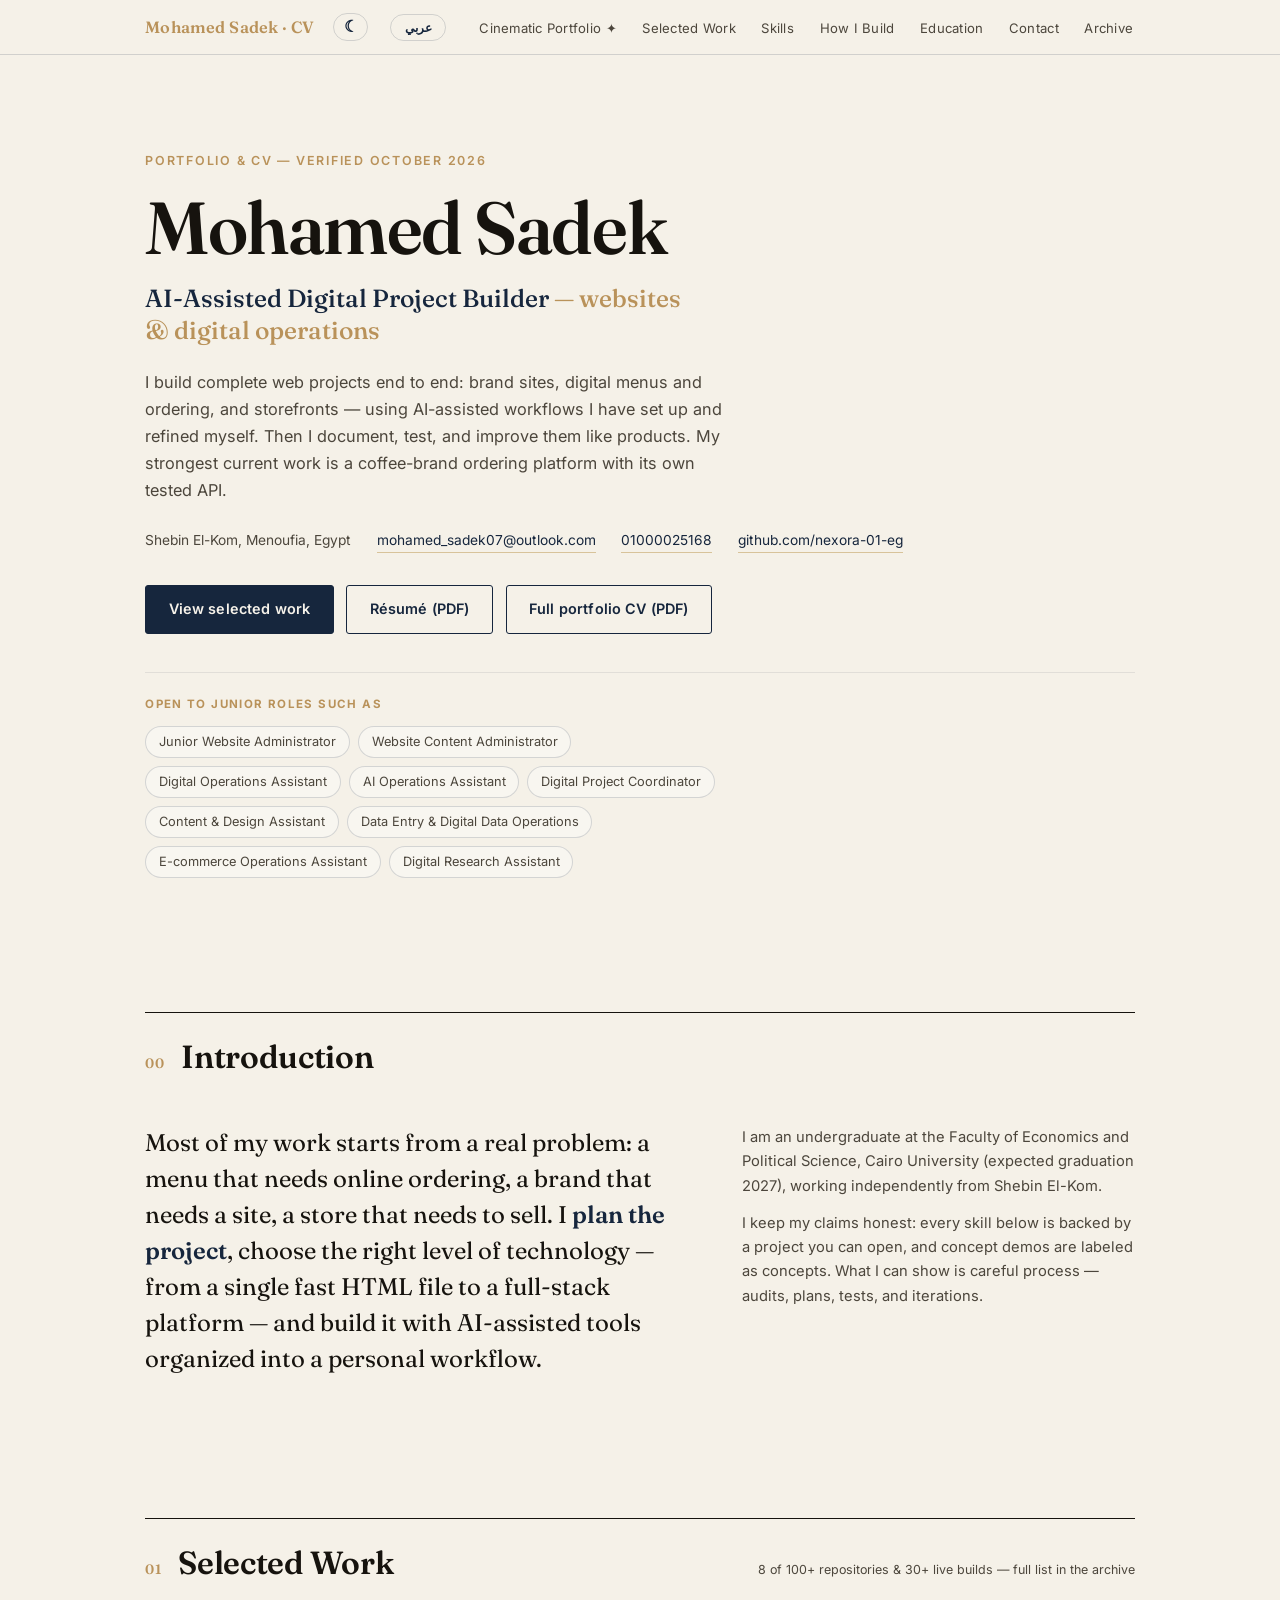
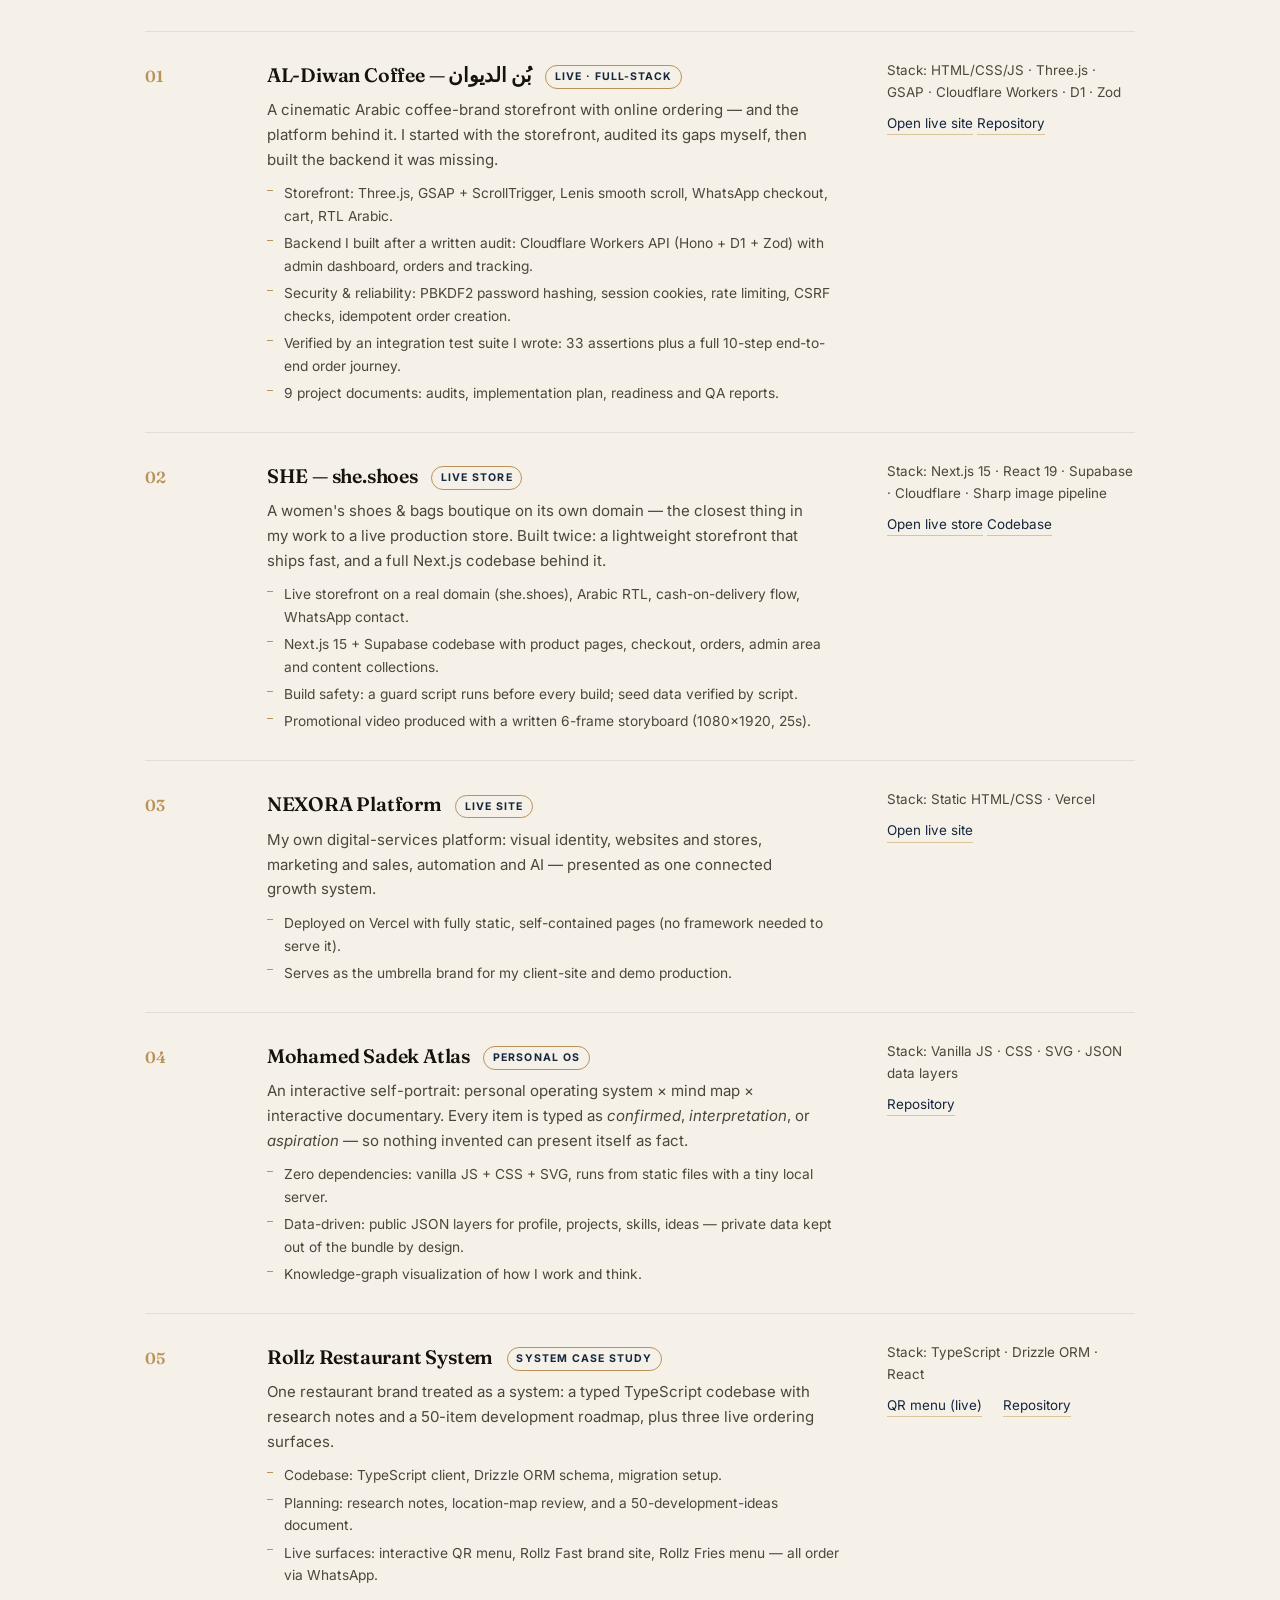
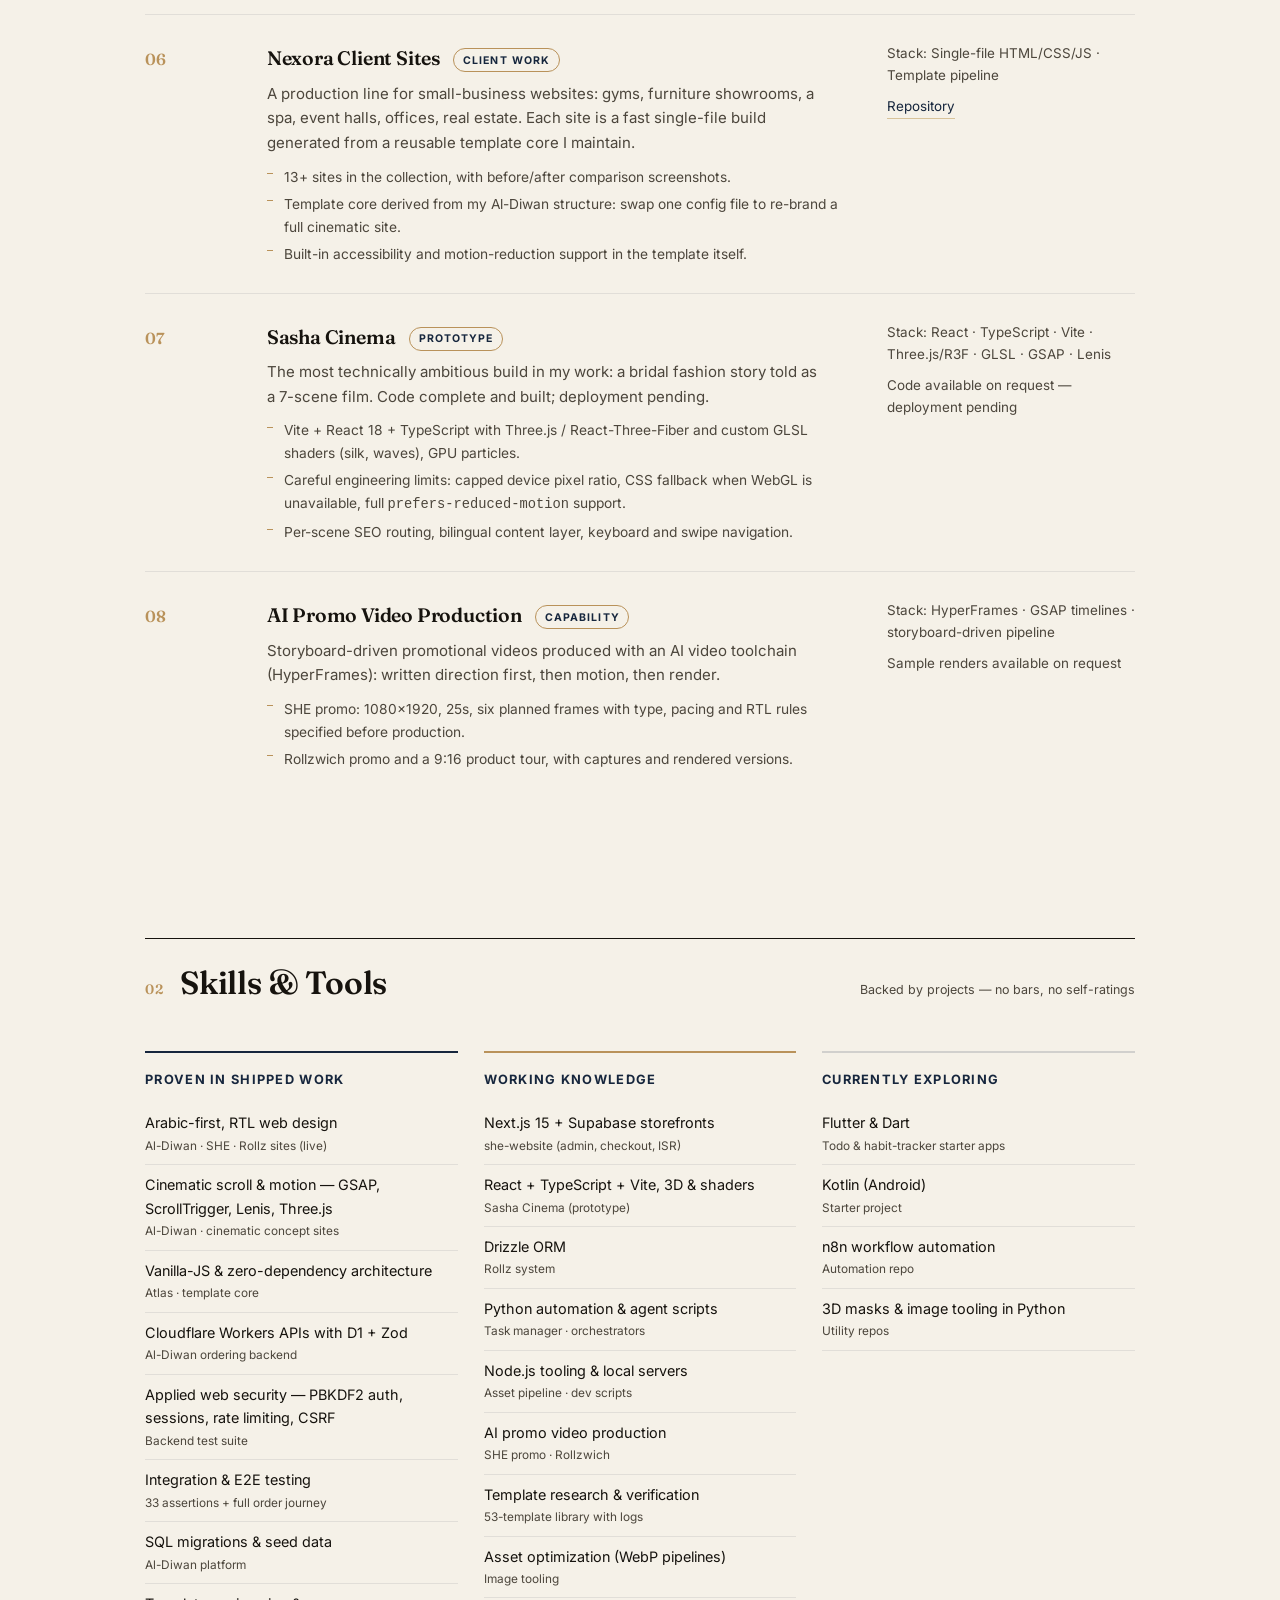
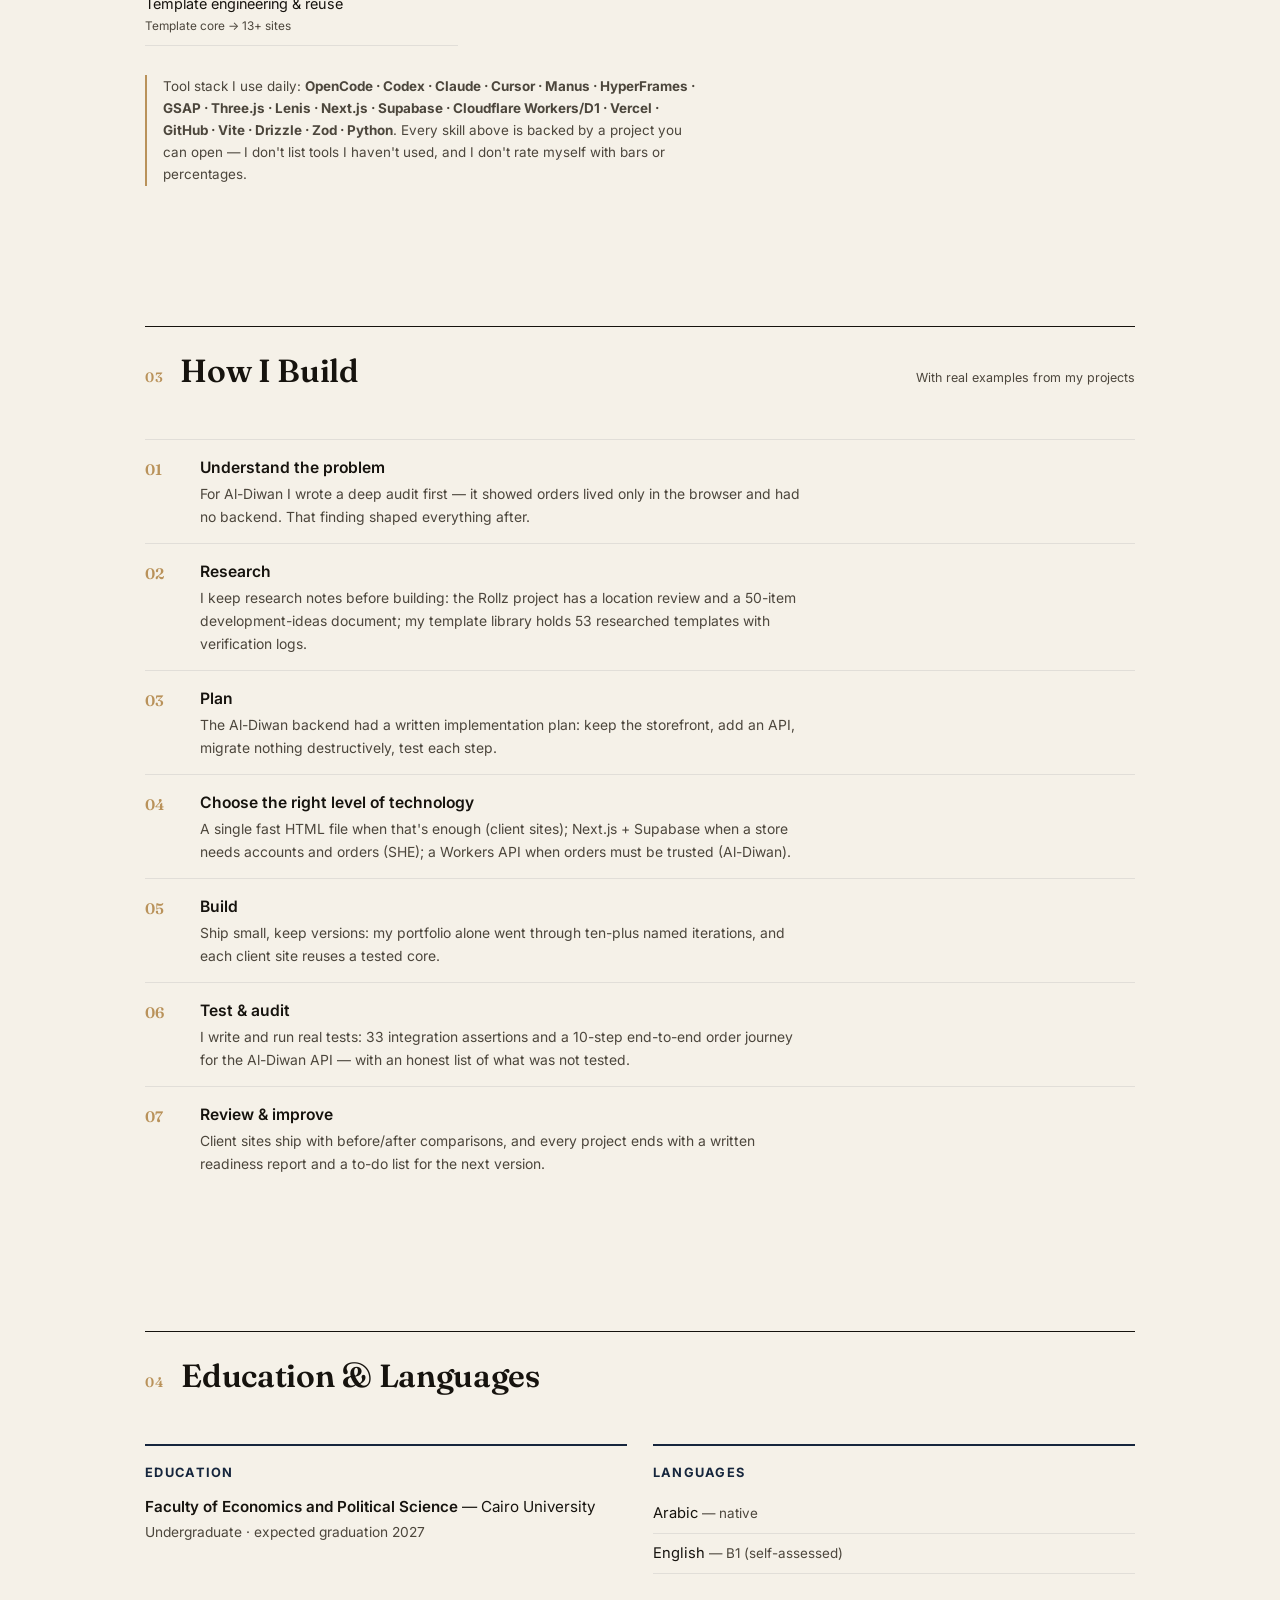
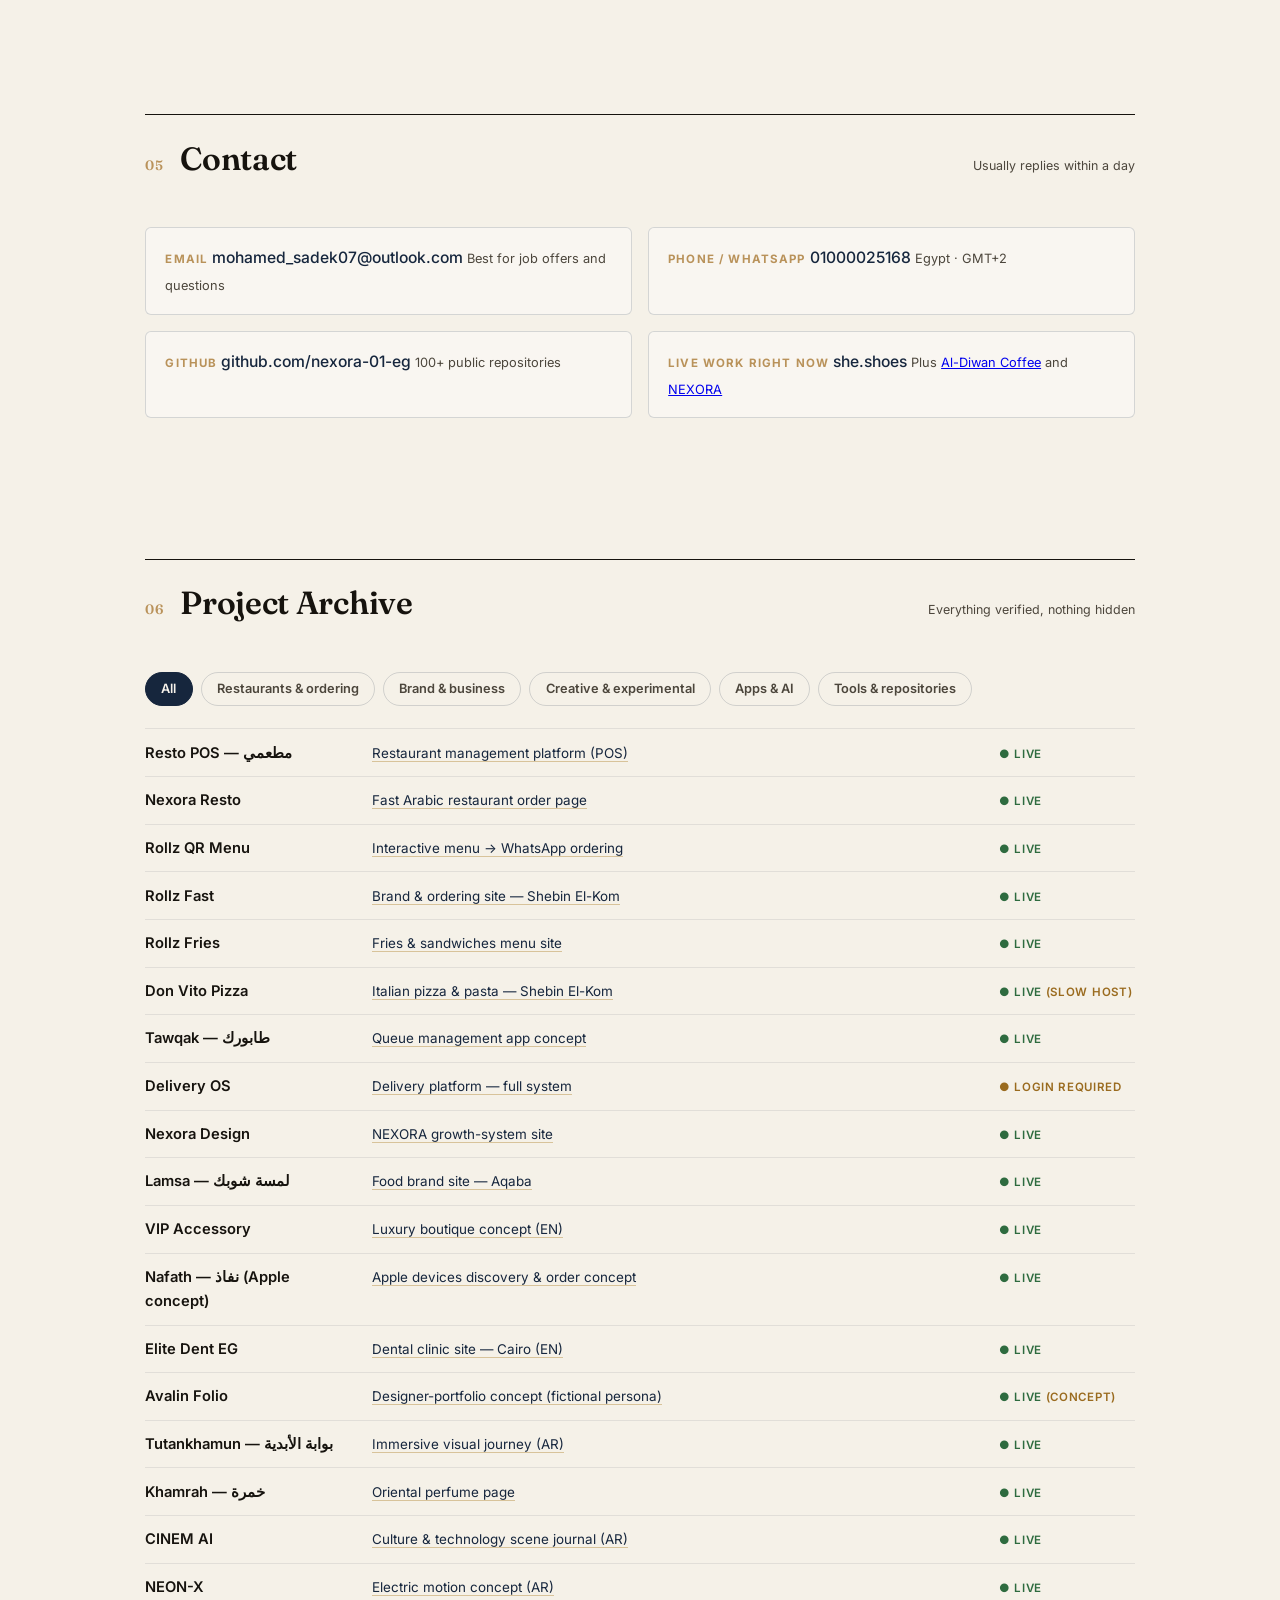
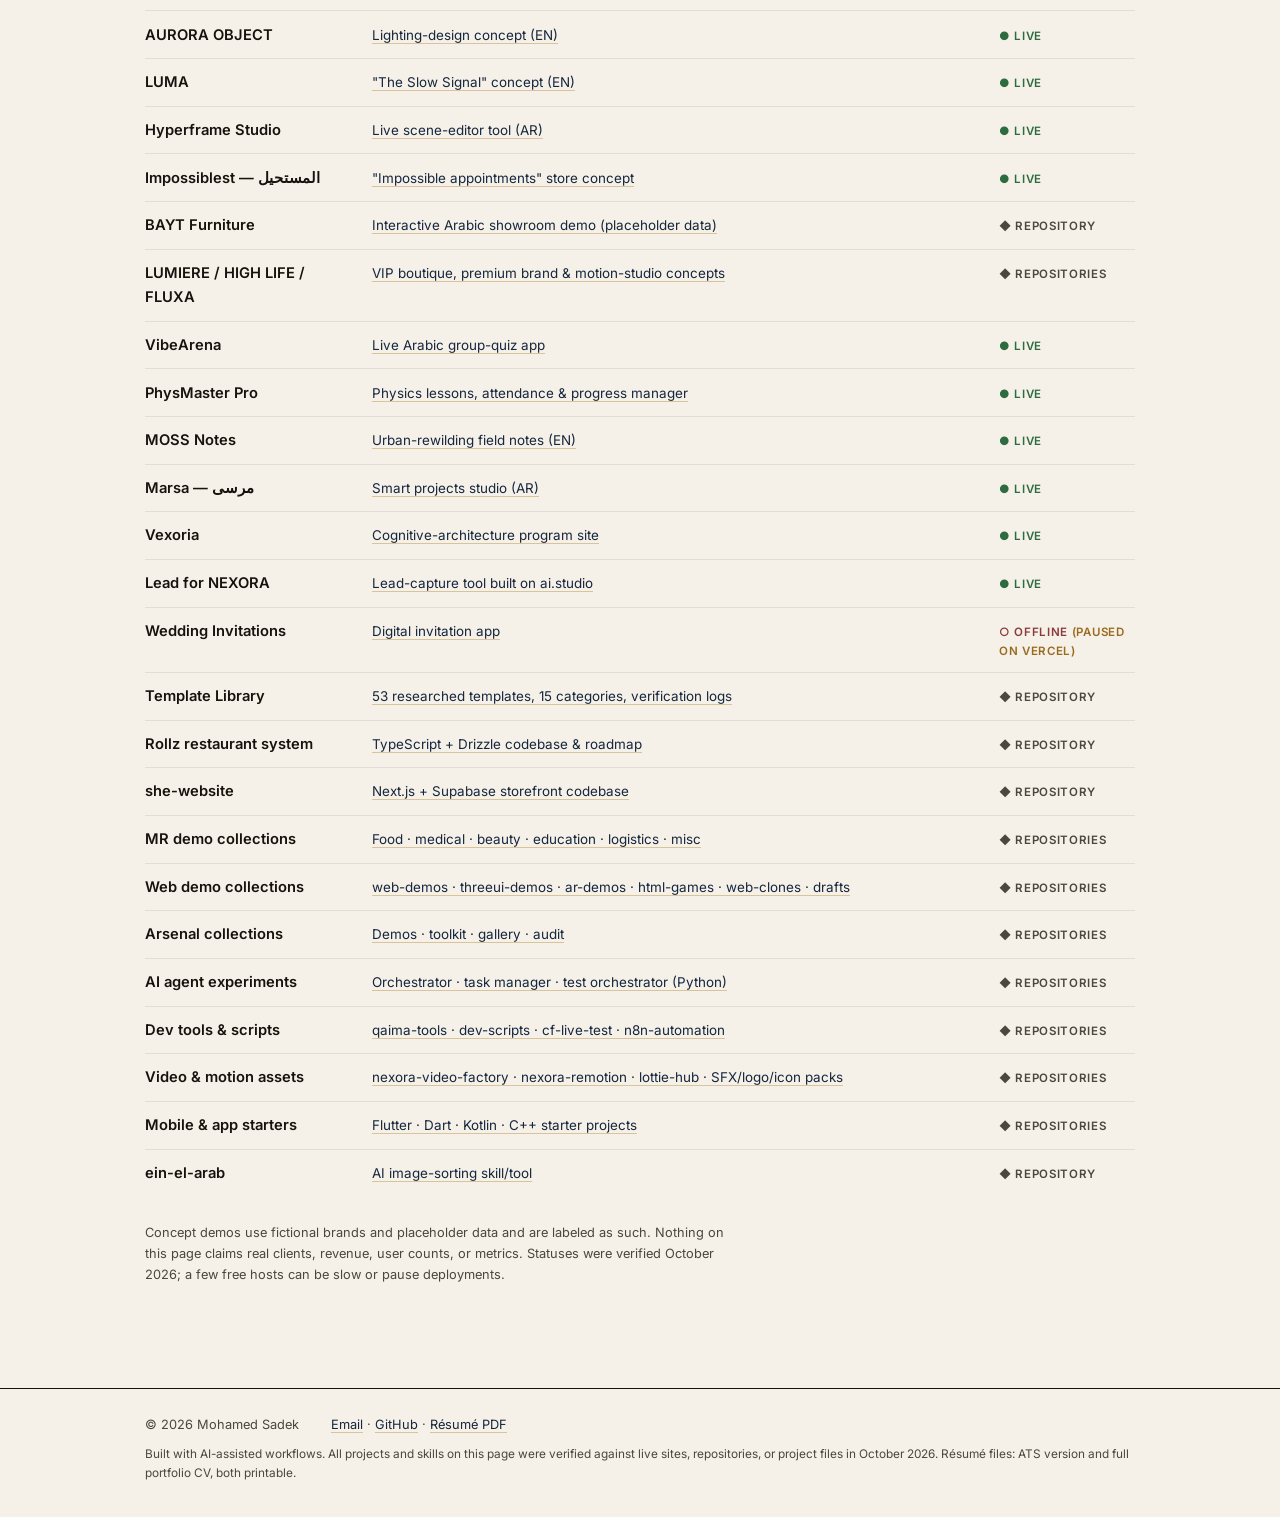
==== commit 4dd2ce38: "Add cinematic portfolio at /portfolio (NEXORA identity, 13-work gallery, zero horizontal overflow) +" ====
--- a/index.html
+++ b/index.html
@@ -39,6 +39,7 @@
     <button id="lang-toggle" class="lang-btn" type="button" title="Switch language · تغيير اللغة"><span class="t-en" lang="ar" dir="rtl">عربي</span><span class="t-ar">English</span></button>
     <nav aria-label="Main">
       <ul>
+        <li><a href="portfolio/"><span class="t-en">Cinematic Portfolio ✦</span><span class="t-ar">البرتفوليو السينمائي ✦</span></a></li>
         <li><a href="#work"><span class="t-en">Selected Work</span><span class="t-ar">الأعمال المختارة</span></a></li>
         <li><a href="#skills"><span class="t-en">Skills</span><span class="t-ar">المهارات</span></a></li>
         <li><a href="#process"><span class="t-en">How I Build</span><span class="t-ar">كيف أعمل</span></a></li>
